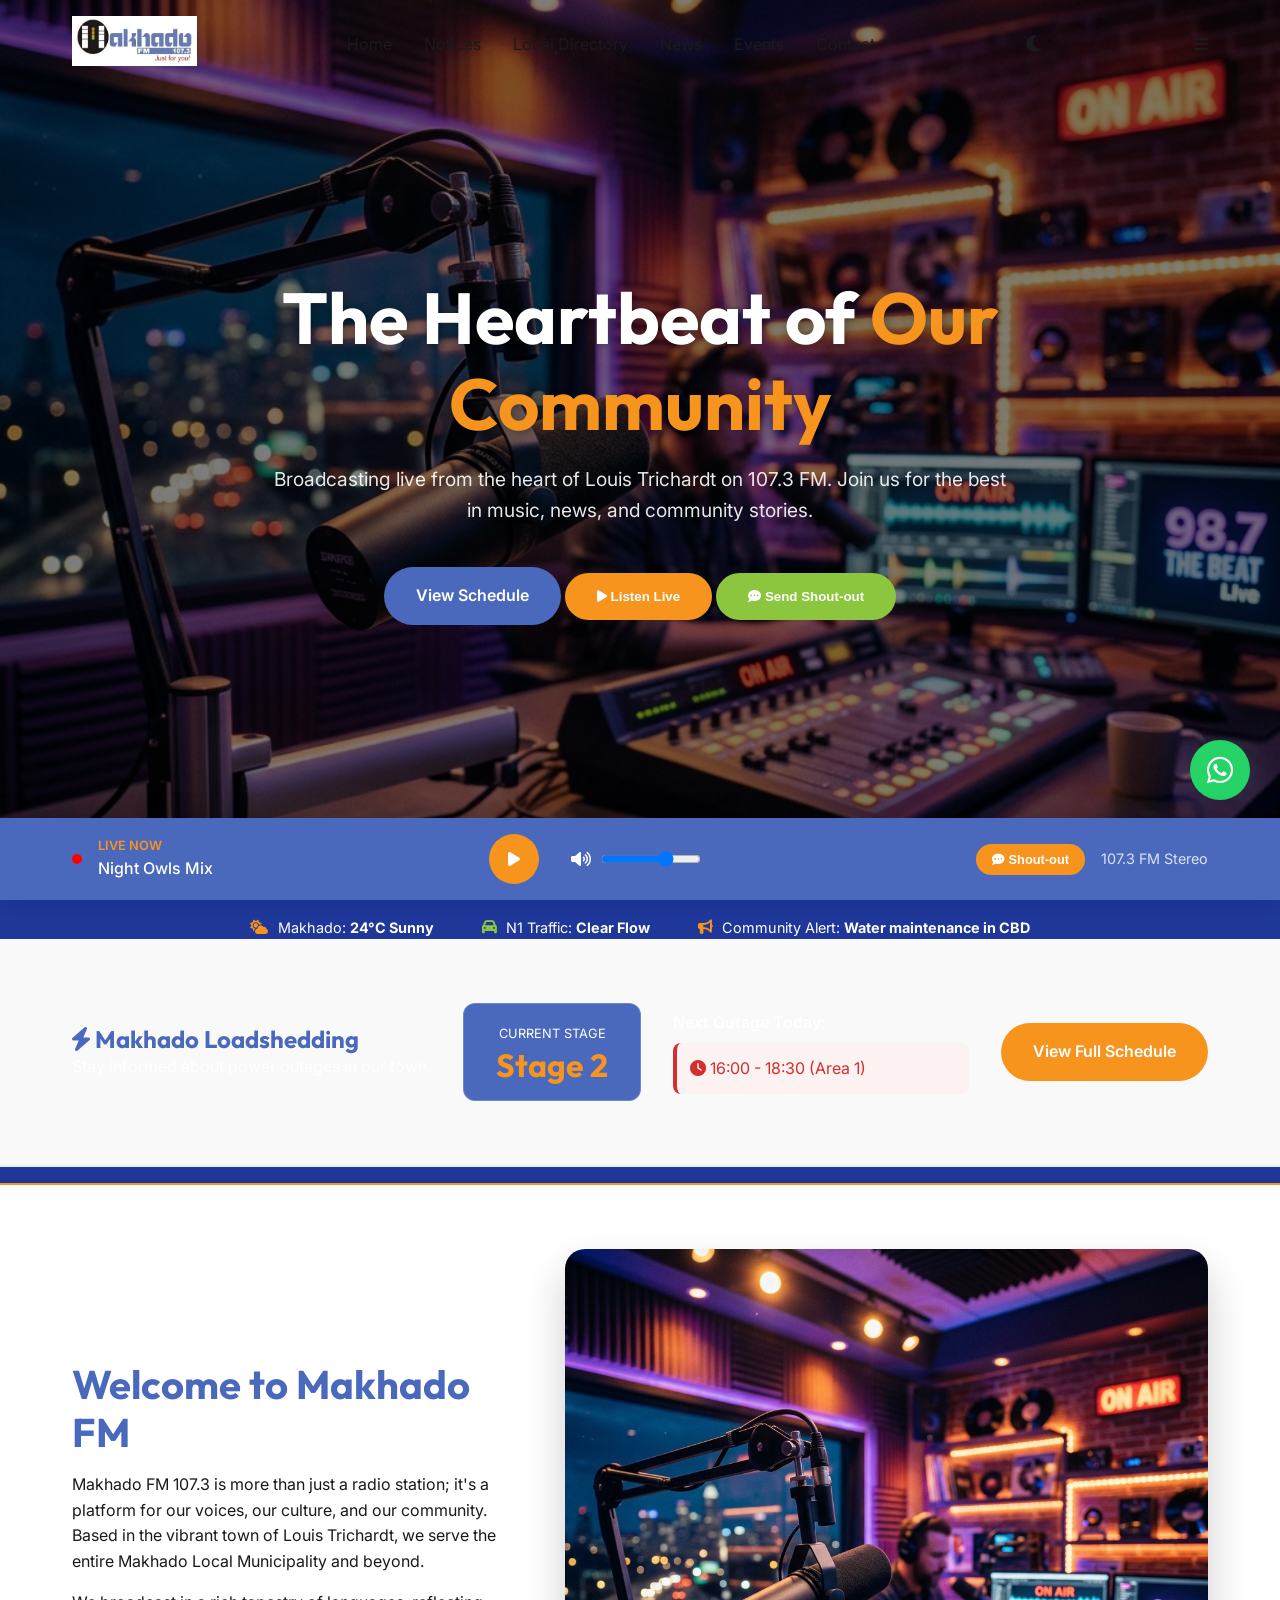
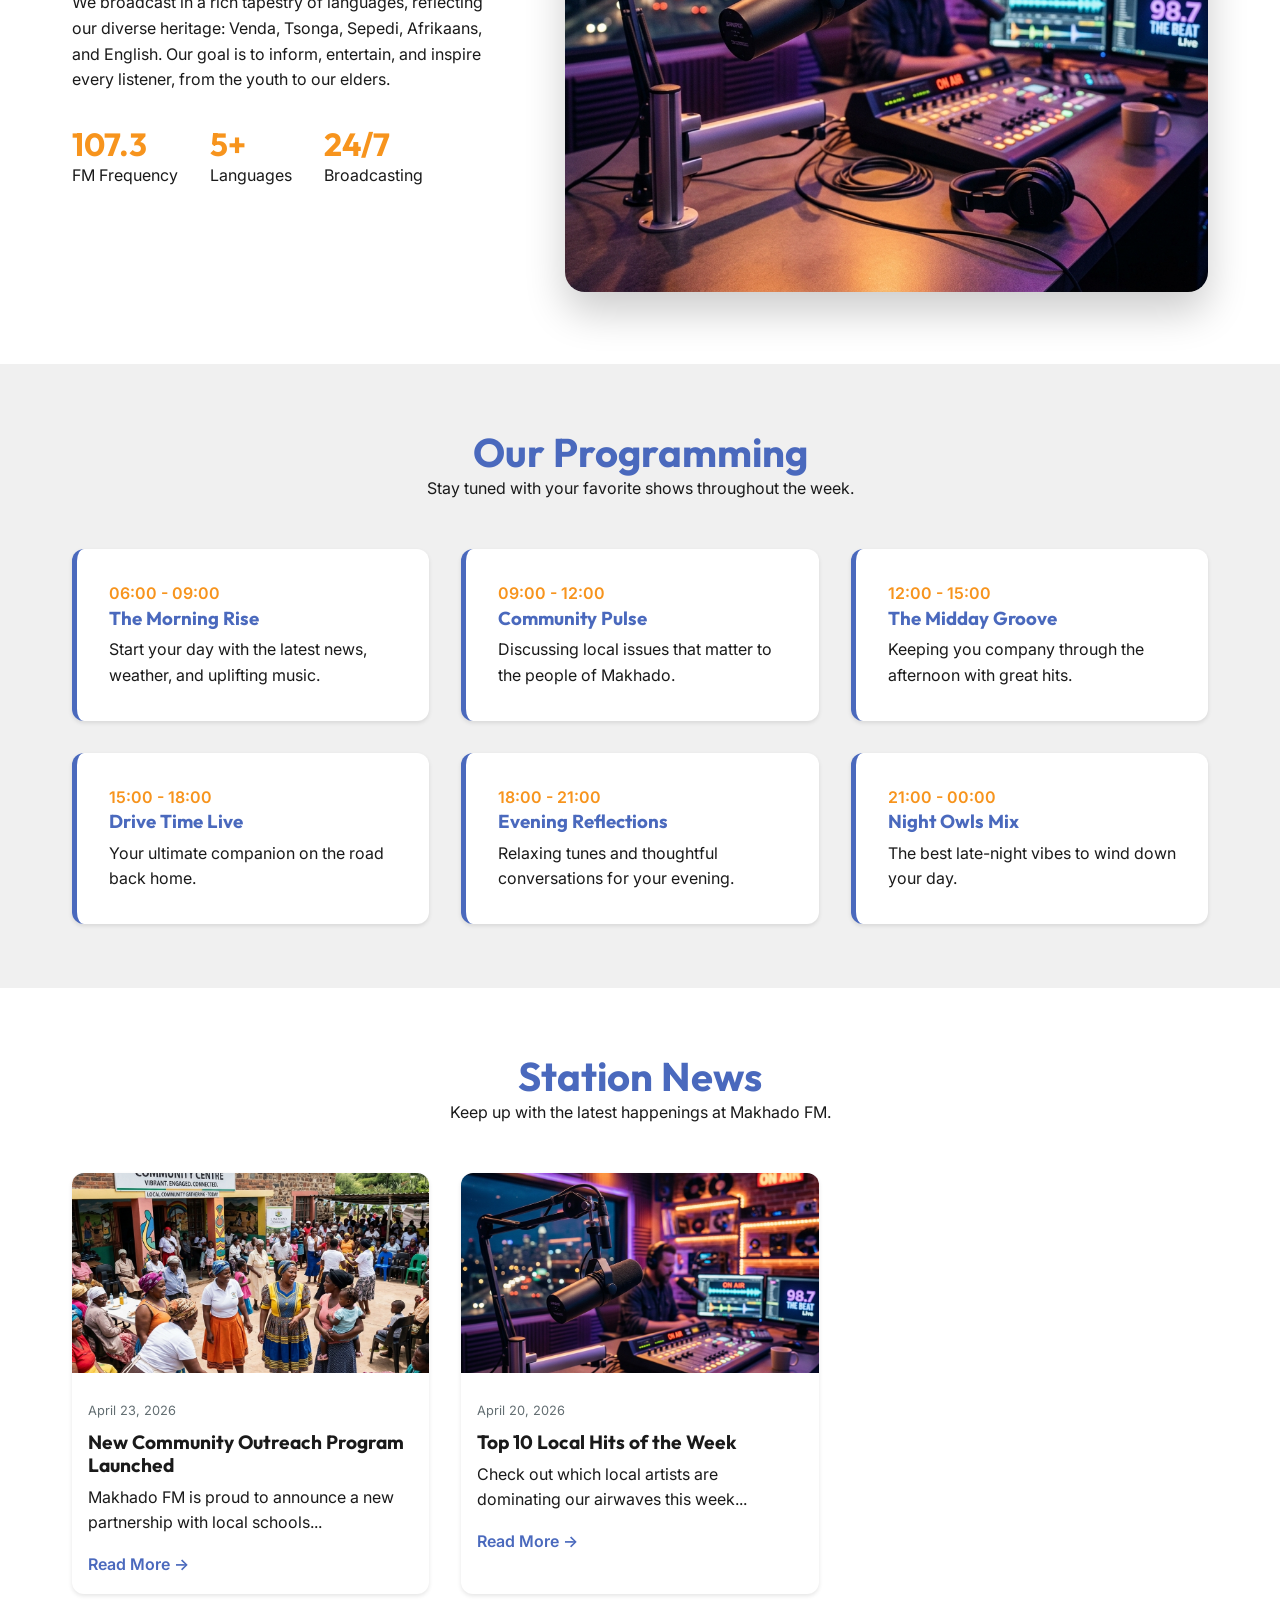
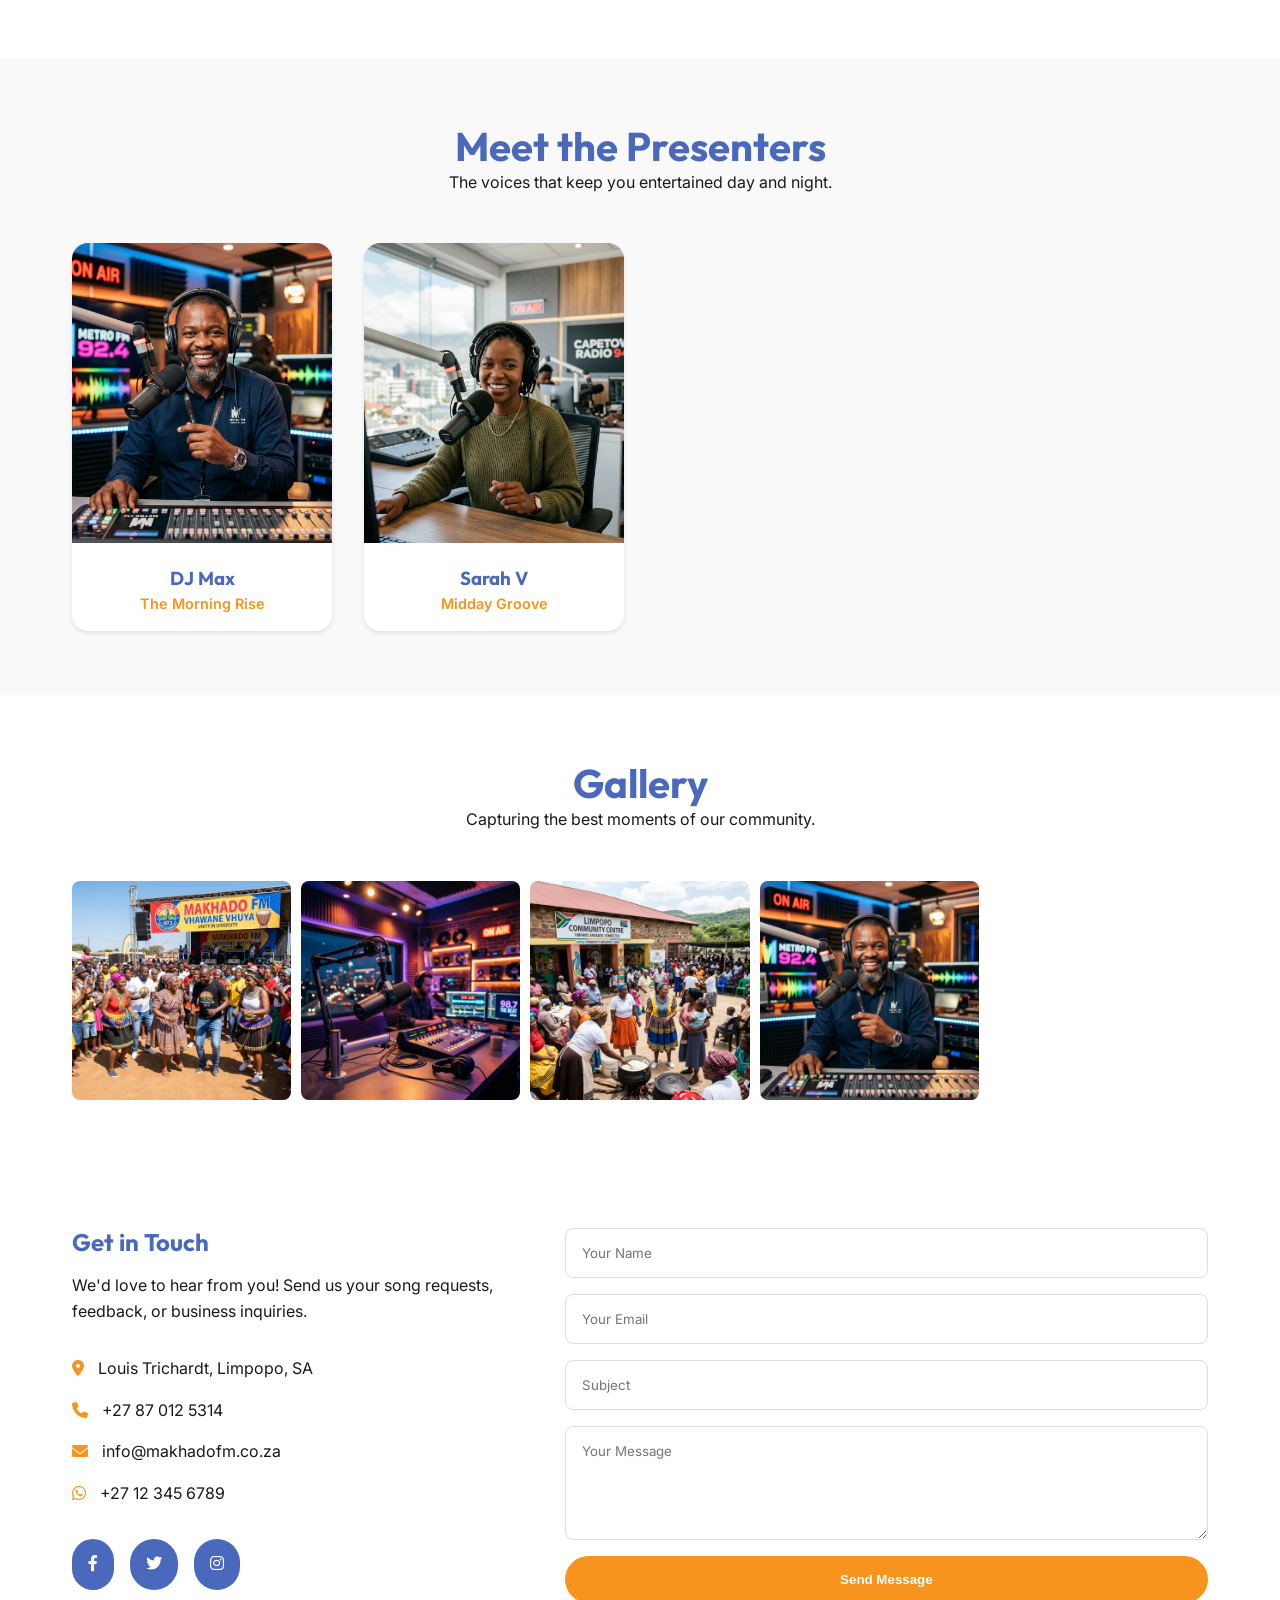
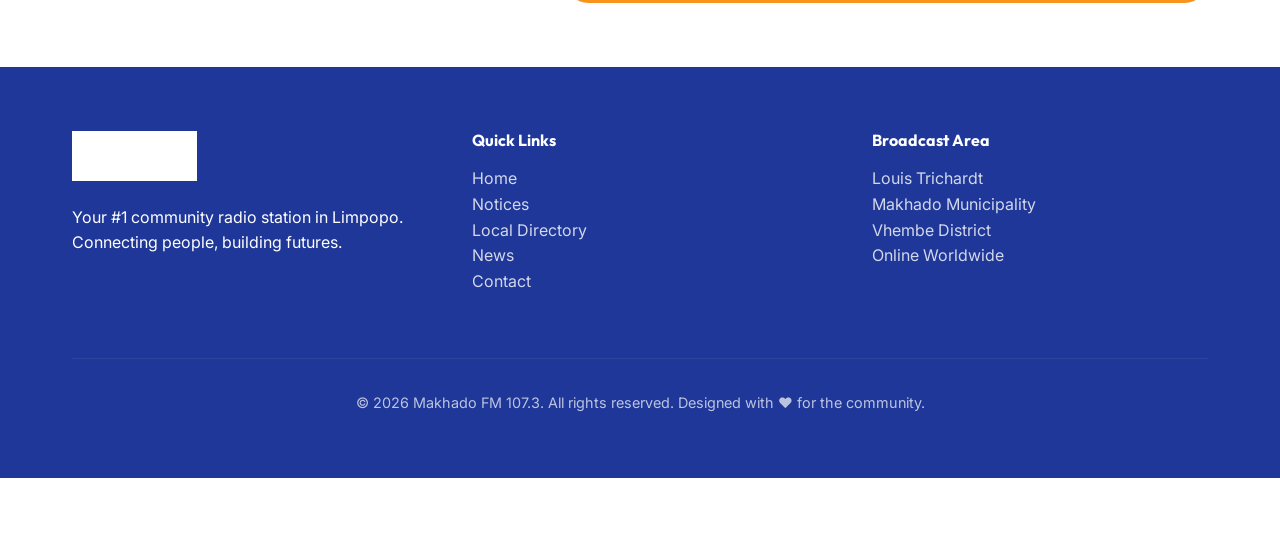
==== index.html @ f2c8e2b4 "Community First Update: Added Loadshedding Tracker, Digital Kgotla (Notices), and Local Business Dir" ====
<!DOCTYPE html>
<html lang="en">
<head>
    <meta charset="UTF-8">
    <meta name="viewport" content="width=device-width, initial-scale=1.0">
    <title>Makhado FM 107.3 | The Heartbeat of our Community</title>
    <meta name="description" content="Makhado FM 107.3 is a community radio station in Louis Trichardt, Limpopo, broadcasting in Venda, Tsonga, Sepedi, Afrikaans, and English.">
    
    <!-- Social Media Meta Tags -->
    <meta property="og:title" content="Makhado FM 107.3 | The Heartbeat of our Community">
    <meta property="og:description" content="Listen live to the best music, news, and community stories from Louis Trichardt, Limpopo.">
    <meta property="og:image" content="assets/logo.jpg">
    <meta property="og:url" content="https://makhadofm.co.za">
    <meta name="twitter:card" content="summary_large_image">

    <link rel="icon" type="image/jpeg" href="assets/favicon.jpg">
    <link rel="stylesheet" href="style.css">
    <!-- Font Awesome for icons -->
    <link rel="stylesheet" href="https://cdnjs.cloudflare.com/ajax/libs/font-awesome/6.0.0/css/all.min.css">
</head>
<body>

    <header id="header">
        <div class="container nav-container">
            <nav>
                <div class="logo">
                    <a href="#"><img src="assets/logo.jpg" alt="Makhado FM Logo"></a>
                </div>
                <ul class="nav-links">
                    <li><a href="index.html">Home</a></li>
                    <li><a href="notices.html">Notices</a></li>
                    <li><a href="directory.html">Local Directory</a></li>
                    <li><a href="news.html">News</a></li>
                    <li><a href="events.html">Events</a></li>
                    <li><a href="contact.html">Contact</a></li>
                </ul>
                <div class="theme-toggle" id="theme-toggle">
                    <i class="fas fa-moon"></i>
                </div>
                <div class="mobile-menu-btn">
                    <i class="fas fa-bars"></i>
                </div>
            </nav>
        </div>
    </header>

    <main>
        <!-- Hero Section -->
        <section id="home" class="hero">
            <div class="container hero-content">
                <h1>The Heartbeat of <span style="color: var(--secondary);">Our Community</span></h1>
                <p>Broadcasting live from the heart of Louis Trichardt on 107.3 FM. Join us for the best in music, news, and community stories.</p>
                <div class="hero-btns">
                    <a href="#schedule" class="btn btn-primary">View Schedule</a>
                    <button class="btn btn-secondary" onclick="togglePlayer()"><i class="fas fa-play"></i> Listen Live</button>
                    <button class="btn btn-primary" onclick="sendShoutout()" style="background: var(--accent); margin-top: 1rem;"><i class="fas fa-comment-dots"></i> Send Shout-out</button>
                </div>
            </div>
        </section>

        <!-- Local Updates Bar -->
        <div style="background: var(--primary-dark); color: white; padding: 1rem 0; border-bottom: 2px solid var(--secondary);">
            <div class="container" style="display: flex; justify-content: center; gap: 3rem; flex-wrap: wrap; font-size: 0.9rem;">
                <div style="display: flex; align-items: center; gap: 10px;">
                    <i class="fas fa-cloud-sun" style="color: var(--secondary);"></i>
                    <span>Makhado: <strong>24°C Sunny</strong></span>
                </div>
                <div style="display: flex; align-items: center; gap: 10px;">
                    <i class="fas fa-car" style="color: var(--accent);"></i>
                    <span>N1 Traffic: <strong>Clear Flow</strong></span>
                </div>
                <div style="display: flex; align-items: center; gap: 10px;">
                    <i class="fas fa-bullhorn" style="color: var(--secondary);"></i>
                    <span>Community Alert: <strong>Water maintenance in CBD</strong></span>
                </div>
            </div>

        <!-- Loadshedding Tracker -->
        <section class="section" style="background: var(--bg-card); border-bottom: 2px solid #eee;">
            <div class="container">
                <div style="display: flex; align-items: center; justify-content: space-between; flex-wrap: wrap; gap: var(--space-md);">
                    <div>
                        <h2 style="color: var(--primary);"><i class="fas fa-bolt"></i> Makhado Loadshedding</h2>
                        <p>Stay informed about power outages in our town.</p>
                    </div>
                    <div class="glass-card" style="padding: 1rem 2rem; background: var(--primary); color: white; text-align: center; border-radius: 12px;">
                        <span style="font-size: 0.8rem; text-transform: uppercase;">Current Stage</span>
                        <h3 style="font-size: 2rem; color: var(--secondary);">Stage 2</h3>
                    </div>
                    <div style="flex: 1; min-width: 250px;">
                        <p style="font-weight: 600; margin-bottom: 0.5rem;">Next Outage Today:</p>
                        <div style="background: #fdf2f2; color: #d32f2f; padding: 0.8rem; border-radius: 8px; border-left: 4px solid #d32f2f;">
                            <i class="fas fa-clock"></i> 16:00 - 18:30 (Area 1)
                        </div>
                    </div>
                    <a href="#" class="btn btn-primary" style="background: var(--secondary);">View Full Schedule</a>
                </div>
            </div>
        </section>
        </div>

        <!-- About Section -->
        <section id="about" class="section">
            <div class="container">
                <div class="contact-container" style="align-items: center;">
                    <div class="about-text">
                        <h2 style="color: var(--primary); font-size: 2.5rem; margin-bottom: 1rem;">Welcome to Makhado FM</h2>
                        <p>Makhado FM 107.3 is more than just a radio station; it's a platform for our voices, our culture, and our community. Based in the vibrant town of Louis Trichardt, we serve the entire Makhado Local Municipality and beyond.</p>
                        <p style="margin-top: 1rem;">We broadcast in a rich tapestry of languages, reflecting our diverse heritage: Venda, Tsonga, Sepedi, Afrikaans, and English. Our goal is to inform, entertain, and inspire every listener, from the youth to our elders.</p>
                        <div style="margin-top: 2rem; display: flex; gap: 2rem;">
                            <div class="stat">
                                <h3 style="color: var(--secondary); font-size: 2rem;">107.3</h3>
                                <p>FM Frequency</p>
                            </div>
                            <div class="stat">
                                <h3 style="color: var(--secondary); font-size: 2rem;">5+</h3>
                                <p>Languages</p>
                            </div>
                            <div class="stat">
                                <h3 style="color: var(--secondary); font-size: 2rem;">24/7</h3>
                                <p>Broadcasting</p>
                            </div>
                        </div>
                    </div>
                    <div class="about-img">
                        <img src="assets/hero-bg.png" alt="Radio Studio" style="width: 100%; border-radius: 20px; box-shadow: var(--shadow-lg);">
                    </div>
                </div>
            </div>
        </section>

        <!-- Programming Schedule -->
        <section id="schedule" class="section" style="background: #f0f0f0;">
            <div class="container">
                <div style="text-align: center; margin-bottom: 3rem;">
                    <h2 style="color: var(--primary); font-size: 2.5rem;">Our Programming</h2>
                    <p>Stay tuned with your favorite shows throughout the week.</p>
                </div>
                <div class="schedule-grid">
                    <div class="schedule-card">
                        <span class="time">06:00 - 09:00</span>
                        <h3>The Morning Rise</h3>
                        <p>Start your day with the latest news, weather, and uplifting music.</p>
                    </div>
                    <div class="schedule-card">
                        <span class="time">09:00 - 12:00</span>
                        <h3>Community Pulse</h3>
                        <p>Discussing local issues that matter to the people of Makhado.</p>
                    </div>
                    <div class="schedule-card">
                        <span class="time">12:00 - 15:00</span>
                        <h3>The Midday Groove</h3>
                        <p>Keeping you company through the afternoon with great hits.</p>
                    </div>
                    <div class="schedule-card">
                        <span class="time">15:00 - 18:00</span>
                        <h3>Drive Time Live</h3>
                        <p>Your ultimate companion on the road back home.</p>
                    </div>
                    <div class="schedule-card">
                        <span class="time">18:00 - 21:00</span>
                        <h3>Evening Reflections</h3>
                        <p>Relaxing tunes and thoughtful conversations for your evening.</p>
                    </div>
                    <div class="schedule-card">
                        <span class="time">21:00 - 00:00</span>
                        <h3>Night Owls Mix</h3>
                        <p>The best late-night vibes to wind down your day.</p>
                    </div>
                </div>
            </div>
        </section>

        <!-- News Section -->
        <section id="news" class="section">
            <div class="container">
                <div style="text-align: center; margin-bottom: 3rem;">
                    <h2 style="color: var(--primary); font-size: 2.5rem;">Station News</h2>
                    <p>Keep up with the latest happenings at Makhado FM.</p>
                </div>
                <div class="news-grid">
                    <div class="news-card">
                        <img src="assets/news1.png" alt="News" class="news-img">
                        <div class="news-content">
                            <span class="date">April 23, 2026</span>
                            <h3>New Community Outreach Program Launched</h3>
                            <p>Makhado FM is proud to announce a new partnership with local schools...</p>
                            <a href="#" style="color: var(--primary); font-weight: 600; margin-top: 1rem; display: block;">Read More →</a>
                        </div>
                    </div>
                    <div class="news-card">
                        <img src="assets/hero-bg.png" alt="News" class="news-img">
                        <div class="news-content">
                            <span class="date">April 20, 2026</span>
                            <h3>Top 10 Local Hits of the Week</h3>
                            <p>Check out which local artists are dominating our airwaves this week...</p>
                            <a href="#" style="color: var(--primary); font-weight: 600; margin-top: 1rem; display: block;">Read More →</a>
                        </div>
                    </div>
                </div>
            </div>
        </section>

        <!-- Presenters Section -->
        <section id="djs" class="section" style="background: var(--bg-card);">
            <div class="container">
                <div style="text-align: center; margin-bottom: 3rem;">
                    <h2 style="color: var(--primary); font-size: 2.5rem;">Meet the Presenters</h2>
                    <p>The voices that keep you entertained day and night.</p>
                </div>
                <div class="dj-grid">
                    <div class="dj-card">
                        <img src="assets/dj1.png" alt="DJ" class="dj-img">
                        <div class="dj-info">
                            <h3>DJ Max</h3>
                            <p>The Morning Rise</p>
                        </div>
                    </div>
                    <div class="dj-card">
                        <img src="assets/dj2.png" alt="DJ" class="dj-img">
                        <div class="dj-info">
                            <h3>Sarah V</h3>
                            <p>Midday Groove</p>
                        </div>
                    </div>
                </div>
            </div>
        </section>

        <!-- Gallery Section -->
        <section id="gallery" class="section">
            <div class="container">
                <div style="text-align: center; margin-bottom: 3rem;">
                    <h2 style="color: var(--primary); font-size: 2.5rem;">Gallery</h2>
                    <p>Capturing the best moments of our community.</p>
                </div>
                <div class="gallery-grid">
                    <div class="gallery-item"><img src="assets/gallery1.png" alt="Event"></div>
                    <div class="gallery-item"><img src="assets/hero-bg.png" alt="Studio"></div>
                    <div class="gallery-item"><img src="assets/news1.png" alt="News"></div>
                    <div class="gallery-item"><img src="assets/dj1.png" alt="Presenter"></div>
                </div>
            </div>
        </section>

        <!-- Contact Section -->
        <section id="contact" class="section">
            <div class="container">
                <div class="contact-container">
                    <div class="contact-info">
                        <h2 style="color: var(--primary);">Get in Touch</h2>
                        <p>We'd love to hear from you! Send us your song requests, feedback, or business inquiries.</p>
                        <ul style="margin-top: 2rem; display: flex; flex-direction: column; gap: 1rem;">
                            <li><i class="fas fa-map-marker-alt" style="color: var(--secondary); margin-right: 10px;"></i> Louis Trichardt, Limpopo, SA</li>
                            <li><i class="fas fa-phone" style="color: var(--secondary); margin-right: 10px;"></i> +27 87 012 5314</li>
                            <li><i class="fas fa-envelope" style="color: var(--secondary); margin-right: 10px;"></i> info@makhadofm.co.za</li>
                            <li><i class="fab fa-whatsapp" style="color: var(--secondary); margin-right: 10px;"></i> +27 12 345 6789</li>
                        </ul>
                        <div style="margin-top: 2rem; display: flex; gap: 1rem;">
                            <a href="#" class="btn btn-primary" style="padding: 0.8rem 1rem;"><i class="fab fa-facebook-f"></i></a>
                            <a href="#" class="btn btn-primary" style="padding: 0.8rem 1rem;"><i class="fab fa-twitter"></i></a>
                            <a href="#" class="btn btn-primary" style="padding: 0.8rem 1rem;"><i class="fab fa-instagram"></i></a>
                        </div>
                    </div>
                    <div class="contact-form">
                        <form id="contactForm">
                            <input type="text" placeholder="Your Name" required>
                            <input type="email" placeholder="Your Email" required>
                            <input type="text" placeholder="Subject">
                            <textarea rows="5" placeholder="Your Message" required></textarea>
                            <button type="submit" class="btn btn-secondary">Send Message</button>
                        </form>
                    </div>
                </div>
            </div>
        </section>
    </main>

    <footer>
        <div class="container">
            <div class="footer-grid">
                <div>
                    <img src="assets/logo.jpg" alt="Makhado FM" style="height: 50px; margin-bottom: 1rem; filter: brightness(0) invert(1);">
                    <p>Your #1 community radio station in Limpopo. Connecting people, building futures.</p>
                </div>
                <div>
                    <h4>Quick Links</h4>
                    <ul style="margin-top: 1rem; opacity: 0.8;">
                        <li><a href="index.html">Home</a></li>
                        <li><a href="notices.html">Notices</a></li>
                        <li><a href="directory.html">Local Directory</a></li>
                        <li><a href="news.html">News</a></li>
                        <li><a href="contact.html">Contact</a></li>
                    </ul>
                </div>
                <div>
                    <h4>Broadcast Area</h4>
                    <ul style="margin-top: 1rem; opacity: 0.8;">
                        <li>Louis Trichardt</li>
                        <li>Makhado Municipality</li>
                        <li>Vhembe District</li>
                        <li>Online Worldwide</li>
                    </ul>
                </div>
            </div>
            <div class="footer-bottom">
                <p>&copy; 2026 Makhado FM 107.3. All rights reserved. Designed with ❤️ for the community.</p>
            </div>
        </div>
    </footer>

    <!-- Sticky Player -->
    <div class="sticky-player">
        <div class="container player-container">
            <div class="now-playing">
                <div class="live-indicator"></div>
                <div>
                    <p style="font-size: 0.8rem; font-weight: 600; text-transform: uppercase; color: var(--secondary);">Live Now</p>
                    <p id="current-show" style="font-weight: 500;">Community Pulse</p>
                </div>
            </div>
            <div class="controls">
                <div class="play-btn" id="master-play" onclick="togglePlayer()">
                    <i class="fas fa-play" id="play-icon"></i>
                </div>
                <div class="volume-control" style="display: flex; align-items: center; gap: 10px;">
                    <i class="fas fa-volume-up"></i>
                    <input type="range" min="0" max="100" value="80" style="width: 100px; cursor: pointer;">
                </div>
            </div>
            <div class="listen-options" style="display: flex; align-items: center; gap: 1rem;">
                <button class="btn btn-secondary" onclick="sendShoutout()" style="padding: 0.5rem 1rem; font-size: 0.8rem;"><i class="fas fa-comment-dots"></i> Shout-out</button>
                <span style="font-size: 0.9rem; opacity: 0.8;">107.3 FM Stereo</span>
            </div>
        </div>
    </div>

    <!-- Audio Element (Placeholder Stream) -->
    <audio id="radio-stream" src="https://stream.zeno.fm/f97b6v4b4n0uv"></audio>

    <a href="https://wa.me/27123456789" class="whatsapp-float" target="_blank">
        <i class="fab fa-whatsapp"></i>
    </a>

    <script src="script.js"></script>
</body>
</html>
---- style.css ----
/* Makhado FM Design System */
@import url('https://fonts.googleapis.com/css2?family=Inter:wght@400;500;600&family=Outfit:wght@600;700;800&display=swap');

:root {
    /* Colors - Brand Aligned */
    --primary: #4a69bd; /* Logo Blue */
    --primary-light: #6a89cc;
    --primary-dark: #1e3799;
    --secondary: #f7941d; /* Logo Orange Accent */
    --secondary-light: #ffb142;
    --secondary-dark: #e67e22;
    --accent: #8cc63f; /* Logo Green Accent */
    --text-main: #1a1a1a;
    --text-muted: #636e72;
    --text-light: #ffffff;
    --bg-main: #ffffff;
    --bg-card: #f9f9f9;
    --glass: rgba(255, 255, 255, 0.1);
    --glass-border: rgba(255, 255, 255, 0.2);

    /* Spacing */
    --space-xs: 0.5rem;
    --space-sm: 1rem;
    --space-md: 2rem;
    --space-lg: 4rem;
    --space-xl: 8rem;

    /* Shadows */
    --shadow-sm: 0 2px 4px rgba(0,0,0,0.1);
    --shadow-md: 0 10px 20px rgba(0,0,0,0.1);
    --shadow-lg: 0 20px 40px rgba(0,0,0,0.2);

    /* Transitions */
    --transition-fast: 0.2s ease;
    --transition-slow: 0.5s cubic-bezier(0.4, 0, 0.2, 1);
}

body.dark-mode {
    --bg-main: #121212;
    --bg-card: #1e1e1e;
    --text-main: #f5f5f5;
    --text-muted: #b0b0b0;
    --glass: rgba(0, 0, 0, 0.3);
    --glass-border: rgba(255, 255, 255, 0.1);
}

* {
    margin: 0;
    padding: 0;
    box-sizing: border-box;
}

body {
    font-family: 'Inter', sans-serif;
    color: var(--text-main);
    background-color: var(--bg-main);
    line-height: 1.6;
    overflow-x: hidden;
}

h1, h2, h3, h4 {
    font-family: 'Outfit', sans-serif;
    font-weight: 700;
    line-height: 1.2;
}

a {
    text-decoration: none;
    color: inherit;
    transition: var(--transition-fast);
}

ul {
    list-style: none;
}

/* Layout Utilities */
.container {
    max-width: 1200px;
    margin: 0 auto;
    padding: 0 var(--space-md);
}

.section {
    padding: var(--space-lg) 0;
}

/* Glassmorphism */
.glass-card {
    background: var(--glass);
    backdrop-filter: blur(10px);
    -webkit-backdrop-filter: blur(10px);
    border: 1px solid var(--glass-border);
    border-radius: 16px;
}

/* Buttons */
.btn {
    display: inline-block;
    padding: 1rem 2rem;
    border-radius: 50px;
    font-weight: 600;
    cursor: pointer;
    border: none;
    transition: var(--transition-slow);
    text-align: center;
}

.btn-primary {
    background: var(--primary);
    color: white;
}

.btn-primary:hover {
    background: var(--primary-light);
    transform: translateY(-3px);
    box-shadow: var(--shadow-md);
}

.btn-secondary {
    background: var(--secondary);
    color: white;
}

.btn-secondary:hover {
    background: var(--secondary-light);
    transform: translateY(-3px);
    box-shadow: var(--shadow-md);
}

/* Header & Nav */
header {
    position: fixed;
    top: 0;
    left: 0;
    right: 0;
    z-index: 1000;
    padding: var(--space-sm) 0;
    transition: var(--transition-slow);
}

header.scrolled {
    background: rgba(255, 255, 255, 0.9);
    backdrop-filter: blur(10px);
    box-shadow: var(--shadow-sm);
    padding: 0.5rem 0;
}

nav {
    display: flex;
    justify-content: space-between;
    align-items: center;
}

.logo img {
    height: 50px;
}

.nav-links {
    display: flex;
    gap: var(--space-md);
}

.nav-links a:hover {
    color: var(--primary);
}

.theme-toggle {
    cursor: pointer;
    font-size: 1.2rem;
    color: var(--text-main);
    transition: var(--transition-fast);
}

.theme-toggle:hover {
    color: var(--primary);
}

body.dark-mode header.scrolled {
    background: rgba(18, 18, 18, 0.9);
}

body.dark-mode .schedule-card, 
body.dark-mode .news-card, 
body.dark-mode .dj-card {
    background: var(--bg-card);
    border-color: var(--primary);
}
.hero {
    height: 100vh;
    background: linear-gradient(rgba(0,0,0,0.5), rgba(0,0,0,0.5)), url('assets/hero-bg.png');
    background-size: cover;
    background-position: center;
    display: flex;
    align-items: center;
    color: white;
    text-align: center;
}

.hero-content {
    max-width: 800px;
    margin: 0 auto;
}

.hero h1 {
    font-size: clamp(2.5rem, 8vw, 4.5rem);
    margin-bottom: var(--space-sm);
    text-shadow: 2px 2px 10px rgba(0,0,0,0.3);
}

.hero p {
    font-size: 1.2rem;
    margin-bottom: var(--space-md);
    opacity: 0.9;
}

/* Player */
.sticky-player {
    position: fixed;
    bottom: 0;
    left: 0;
    right: 0;
    background: var(--primary);
    color: white;
    padding: 1rem 0;
    z-index: 1000;
    box-shadow: 0 -5px 20px rgba(0,0,0,0.2);
}

.player-container {
    display: flex;
    align-items: center;
    justify-content: space-between;
}

.now-playing {
    display: flex;
    align-items: center;
    gap: var(--space-sm);
}

.now-playing .live-indicator {
    width: 10px;
    height: 10px;
    background: #ff0000;
    border-radius: 50%;
    animation: blink 1s infinite;
}

@keyframes blink {
    0% { opacity: 1; }
    50% { opacity: 0.3; }
    100% { opacity: 1; }
}

.controls {
    display: flex;
    align-items: center;
    gap: var(--space-md);
}

.play-btn {
    width: 50px;
    height: 50px;
    background: var(--secondary);
    border-radius: 50%;
    display: flex;
    align-items: center;
    justify-content: center;
    cursor: pointer;
    transition: var(--transition-fast);
}

.play-btn:hover {
    transform: scale(1.1);
}

/* Schedule Section */
.schedule-grid {
    display: grid;
    grid-template-columns: repeat(auto-fill, minmax(280px, 1fr));
    gap: var(--space-md);
    margin-top: var(--space-md);
}

.schedule-card {
    background: white;
    padding: var(--space-md);
    border-radius: 12px;
    box-shadow: var(--shadow-sm);
    transition: var(--transition-slow);
    border-left: 5px solid var(--primary);
}

.schedule-card:hover {
    transform: translateY(-10px);
    box-shadow: var(--shadow-md);
}

.schedule-card h3 {
    color: var(--primary);
    margin-bottom: 0.5rem;
}

.schedule-card .time {
    font-weight: 600;
    color: var(--secondary);
}

/* Contact Form */
.contact-container {
    display: grid;
    grid-template-columns: 1fr 1.5fr;
    gap: var(--space-lg);
}

.contact-info h2 {
    margin-bottom: var(--space-sm);
}

form {
    display: flex;
    flex-direction: column;
    gap: var(--space-sm);
}

input, textarea {
    padding: 1rem;
    border: 1px solid #ddd;
    border-radius: 8px;
    font-family: inherit;
}

input:focus, textarea:focus {
    outline: none;
    border-color: var(--primary);
}

/* Footer */
footer {
    background: var(--primary-dark);
    color: white;
    padding: var(--space-lg) 0;
    margin-bottom: 80px; /* Space for sticky player */
}

.footer-grid {
    display: grid;
    grid-template-columns: repeat(auto-fit, minmax(200px, 1fr));
    gap: var(--space-lg);
}

.footer-bottom {
    margin-top: var(--space-lg);
    padding-top: var(--space-md);
    border-top: 1px solid rgba(255,255,255,0.1);
    text-align: center;
    font-size: 0.9rem;
    opacity: 0.7;
}

/* DJ / Presenters Section */
.dj-grid {
    display: grid;
    grid-template-columns: repeat(auto-fill, minmax(250px, 1fr));
    gap: var(--space-md);
    margin-top: var(--space-md);
}

.dj-card {
    background: white;
    border-radius: 16px;
    overflow: hidden;
    box-shadow: var(--shadow-sm);
    transition: var(--transition-slow);
    text-align: center;
}

.dj-card:hover {
    transform: translateY(-10px);
    box-shadow: var(--shadow-lg);
}

.dj-img {
    height: 300px;
    width: 100%;
    object-fit: cover;
}

.dj-info {
    padding: var(--space-sm);
}

.dj-info h3 {
    color: var(--primary);
    margin-bottom: 0.2rem;
}

.dj-info p {
    color: var(--secondary);
    font-weight: 600;
    font-size: 0.9rem;
}

/* News Section */
.news-grid {
    display: grid;
    grid-template-columns: repeat(auto-fill, minmax(300px, 1fr));
    gap: var(--space-md);
}

.news-card {
    background: white;
    border-radius: 12px;
    overflow: hidden;
    box-shadow: var(--shadow-sm);
}

.news-img {
    height: 200px;
    width: 100%;
    object-fit: cover;
}

.news-content {
    padding: var(--space-sm);
}

.news-content .date {
    font-size: 0.8rem;
    color: var(--text-muted);
}

.news-content h3 {
    margin: 0.5rem 0;
    font-size: 1.2rem;
}

/* Gallery */
.gallery-grid {
    display: grid;
    grid-template-columns: repeat(auto-fill, minmax(200px, 1fr));
    gap: 10px;
}

.gallery-item {
    aspect-ratio: 1;
    overflow: hidden;
    border-radius: 8px;
}

.gallery-item img {
    width: 100%;
    height: 100%;
    object-fit: cover;
    transition: var(--transition-slow);
}

.gallery-item:hover img {
    transform: scale(1.1);
}

/* WhatsApp Button */
.whatsapp-float {
    position: fixed;
    bottom: 100px;
    right: 30px;
    width: 60px;
    height: 60px;
    background: #25d366;
    color: white;
    border-radius: 50%;
    display: flex;
    align-items: center;
    justify-content: center;
    font-size: 30px;
    box-shadow: var(--shadow-lg);
    z-index: 999;
    transition: var(--transition-fast);
}

.whatsapp-float:hover {
    transform: scale(1.1) rotate(10deg);
}

/* Responsive */
@media (max-width: 768px) {
    .nav-links {
        display: none;
    }
    
    .contact-container {
        grid-template-columns: 1fr;
    }
    
    .hero h1 {
        font-size: 3rem;
    }
}
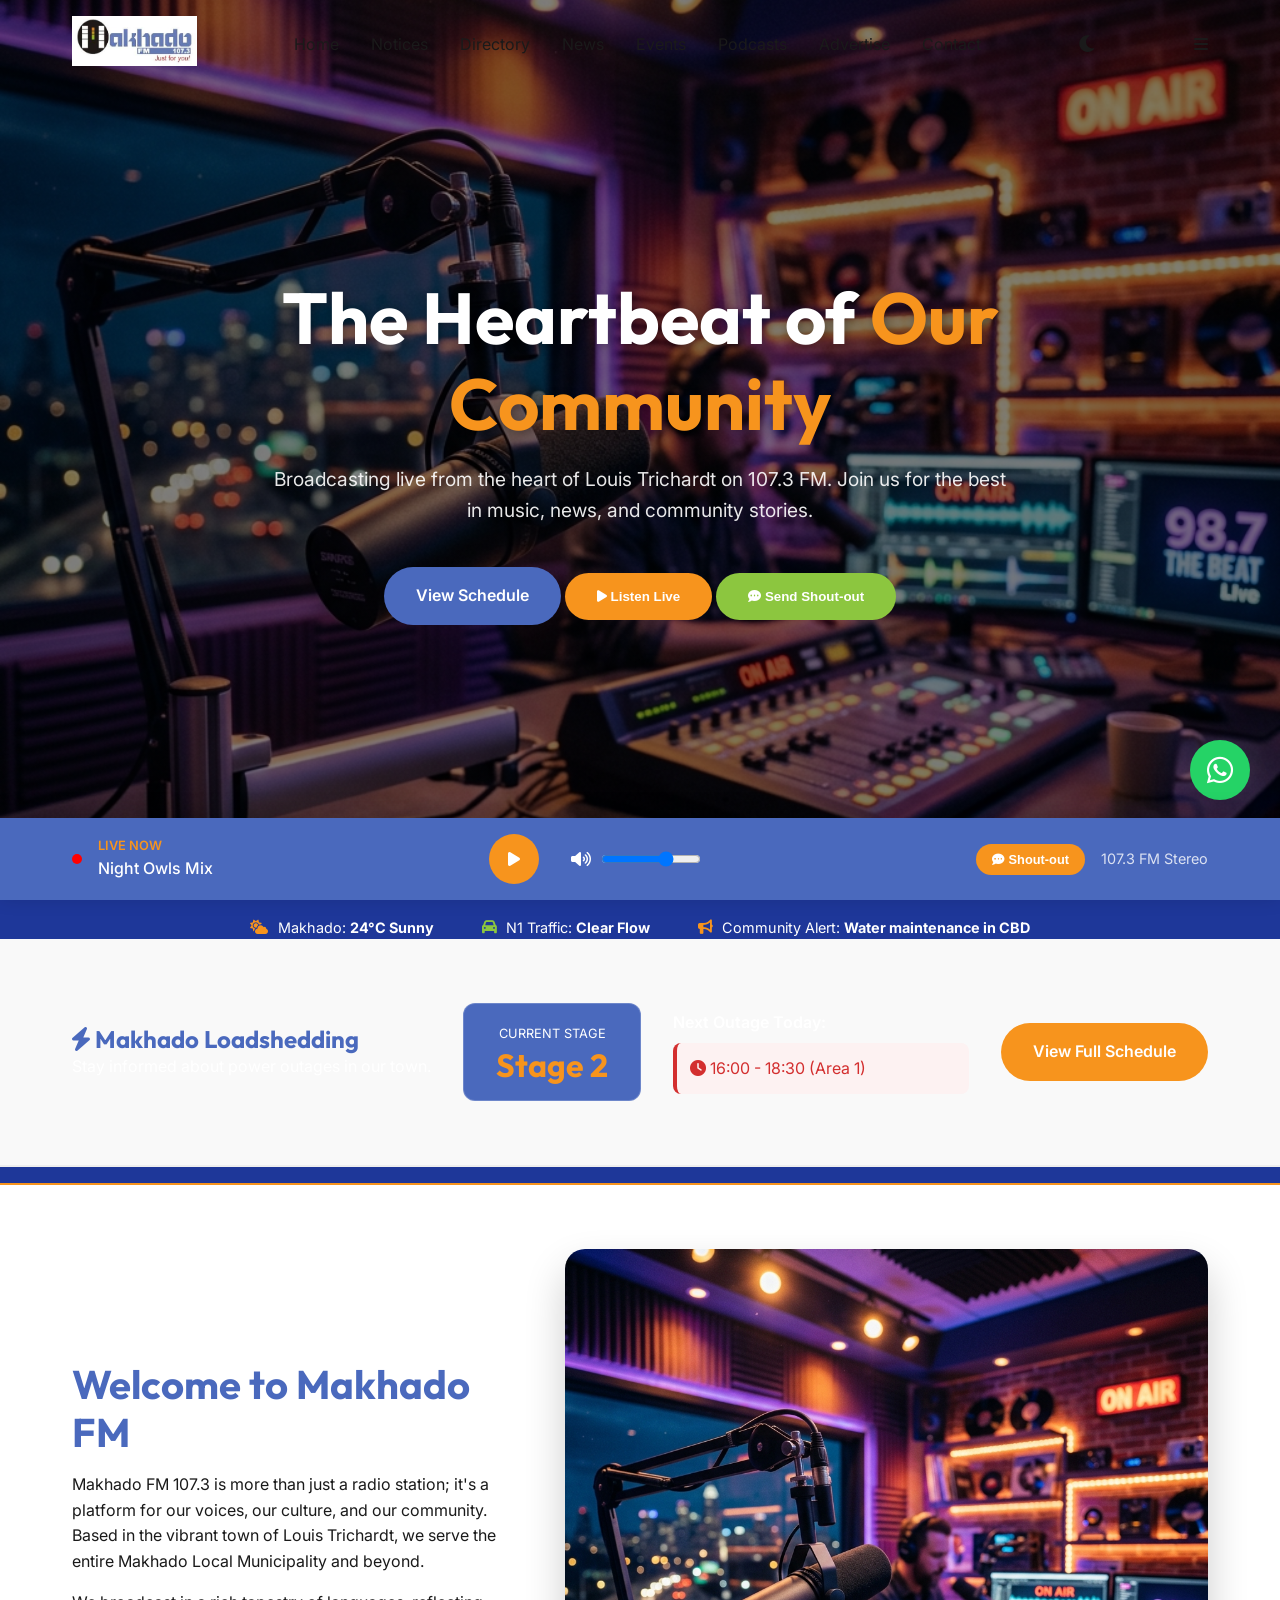
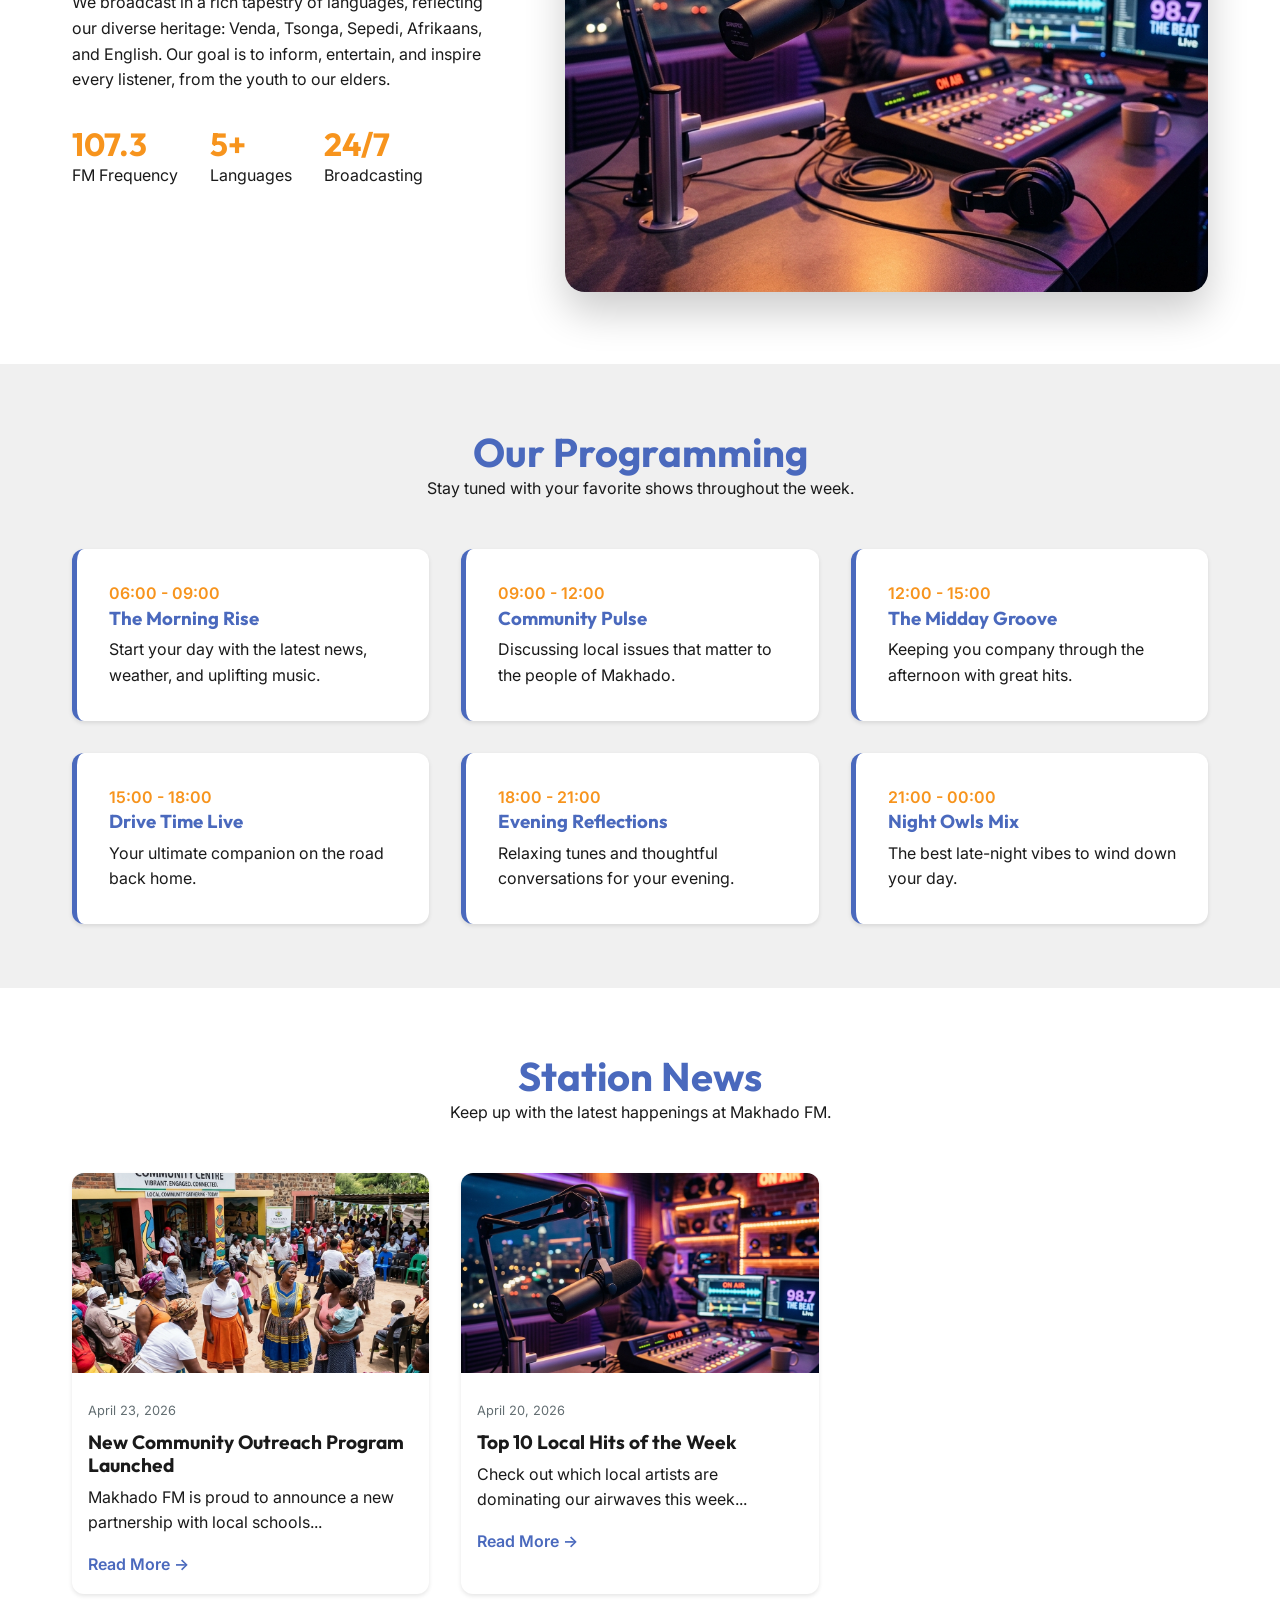
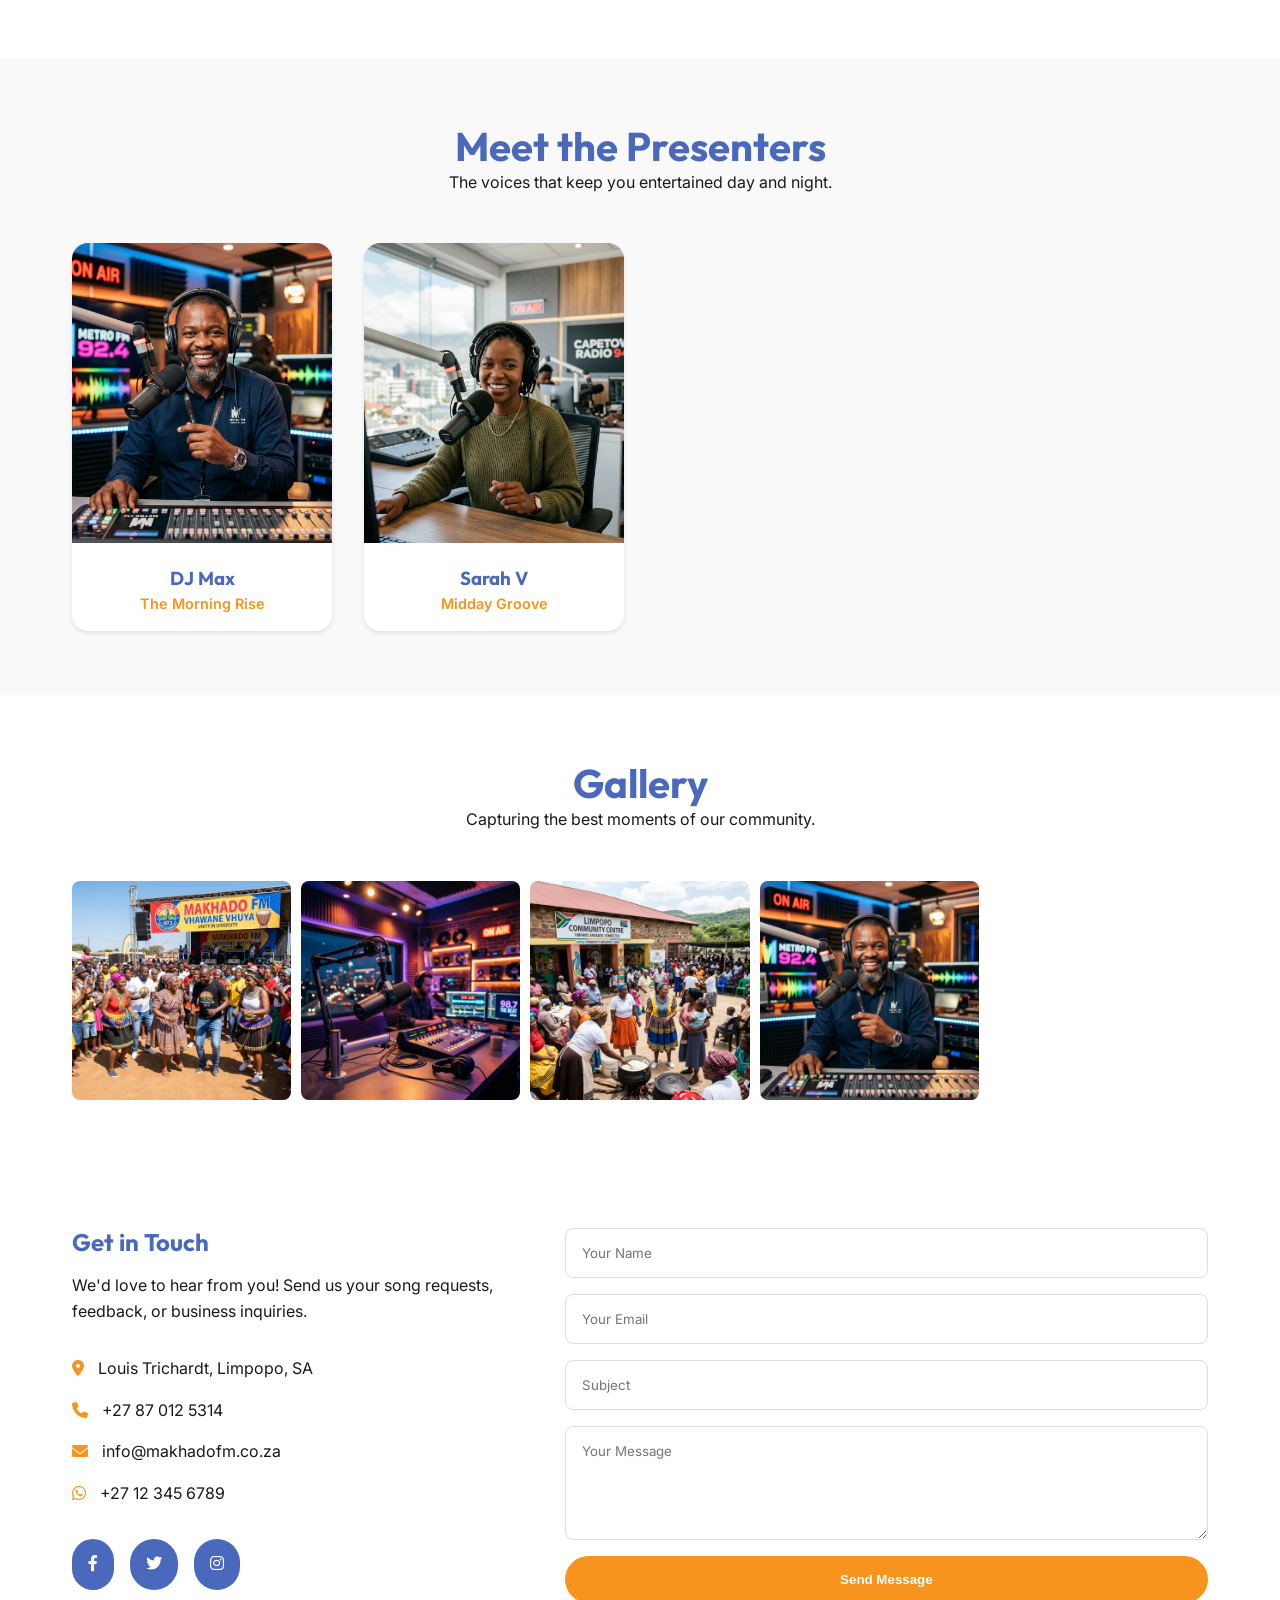
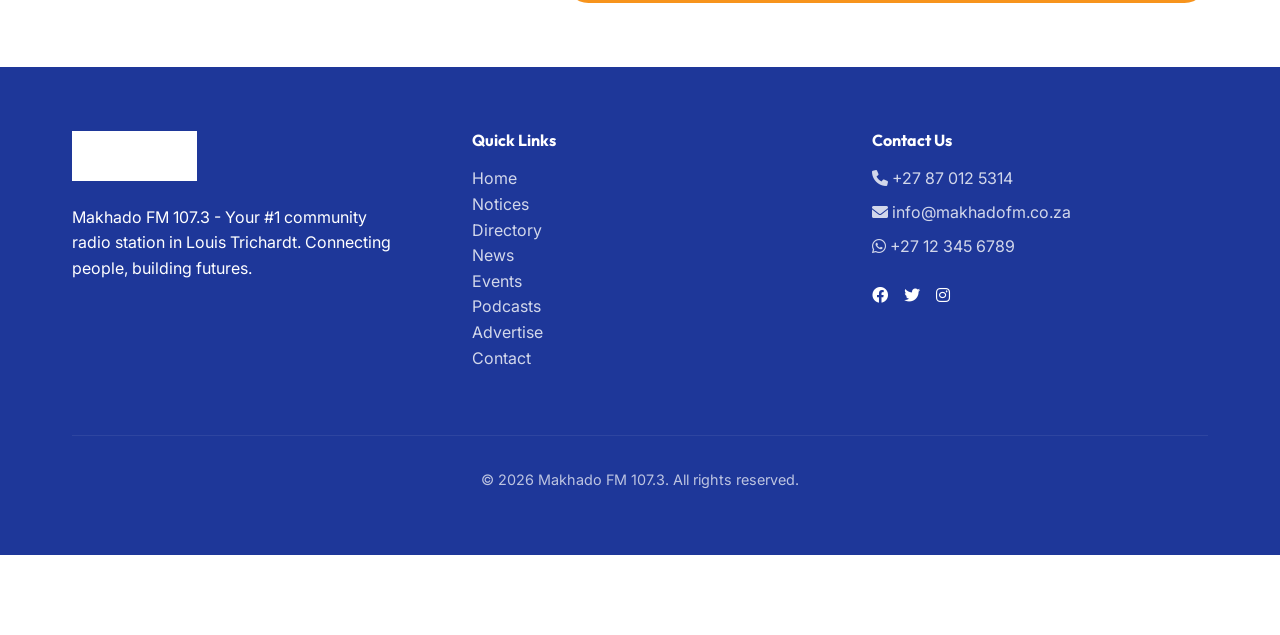
==== commit 2f641b3f: "Stability Update: Standardized navigation header and footer across all pages" ====
--- a/index.html
+++ b/index.html
@@ -29,9 +29,11 @@
                 <ul class="nav-links">
                     <li><a href="index.html">Home</a></li>
                     <li><a href="notices.html">Notices</a></li>
-                    <li><a href="directory.html">Local Directory</a></li>
+                    <li><a href="directory.html">Directory</a></li>
                     <li><a href="news.html">News</a></li>
                     <li><a href="events.html">Events</a></li>
+                    <li><a href="podcasts.html">Podcasts</a></li>
+                    <li><a href="advertise.html">Advertise</a></li>
                     <li><a href="contact.html">Contact</a></li>
                 </ul>
                 <div class="theme-toggle" id="theme-toggle">
@@ -281,30 +283,37 @@
             <div class="footer-grid">
                 <div>
                     <img src="assets/logo.jpg" alt="Makhado FM" style="height: 50px; margin-bottom: 1rem; filter: brightness(0) invert(1);">
-                    <p>Your #1 community radio station in Limpopo. Connecting people, building futures.</p>
+                    <p>Makhado FM 107.3 - Your #1 community radio station in Louis Trichardt. Connecting people, building futures.</p>
                 </div>
                 <div>
                     <h4>Quick Links</h4>
                     <ul style="margin-top: 1rem; opacity: 0.8;">
                         <li><a href="index.html">Home</a></li>
                         <li><a href="notices.html">Notices</a></li>
-                        <li><a href="directory.html">Local Directory</a></li>
+                        <li><a href="directory.html">Directory</a></li>
                         <li><a href="news.html">News</a></li>
+                        <li><a href="events.html">Events</a></li>
+                        <li><a href="podcasts.html">Podcasts</a></li>
+                        <li><a href="advertise.html">Advertise</a></li>
                         <li><a href="contact.html">Contact</a></li>
                     </ul>
                 </div>
                 <div>
-                    <h4>Broadcast Area</h4>
-                    <ul style="margin-top: 1rem; opacity: 0.8;">
-                        <li>Louis Trichardt</li>
-                        <li>Makhado Municipality</li>
-                        <li>Vhembe District</li>
-                        <li>Online Worldwide</li>
+                    <h4>Contact Us</h4>
+                    <ul style="margin-top: 1rem; opacity: 0.8; display: flex; flex-direction: column; gap: 0.5rem;">
+                        <li><i class="fas fa-phone"></i> +27 87 012 5314</li>
+                        <li><i class="fas fa-envelope"></i> info@makhadofm.co.za</li>
+                        <li><i class="fab fa-whatsapp"></i> +27 12 345 6789</li>
                     </ul>
+                    <div style="margin-top: 1.5rem; display: flex; gap: 1rem;">
+                        <a href="#"><i class="fab fa-facebook"></i></a>
+                        <a href="#"><i class="fab fa-twitter"></i></a>
+                        <a href="#"><i class="fab fa-instagram"></i></a>
+                    </div>
                 </div>
             </div>
             <div class="footer-bottom">
-                <p>&copy; 2026 Makhado FM 107.3. All rights reserved. Designed with ❤️ for the community.</p>
+                <p>&copy; 2026 Makhado FM 107.3. All rights reserved.</p>
             </div>
         </div>
     </footer>
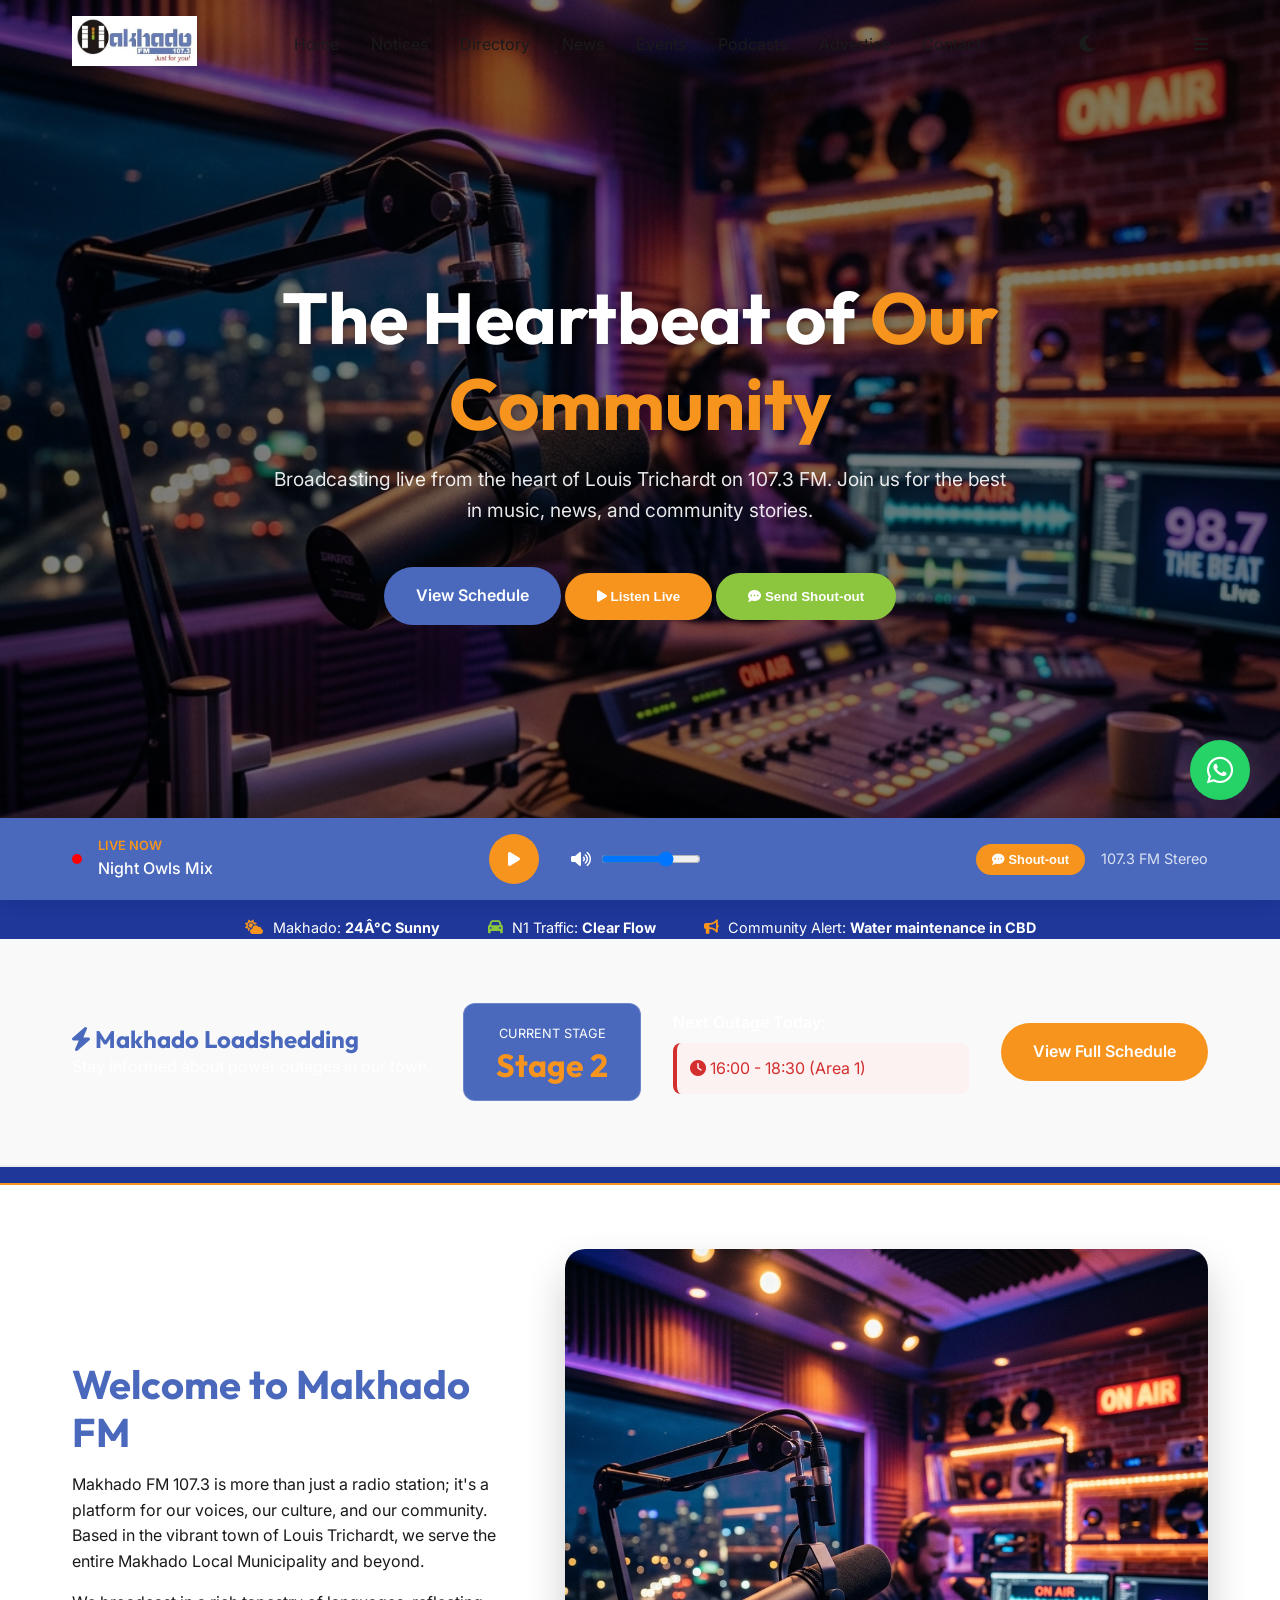
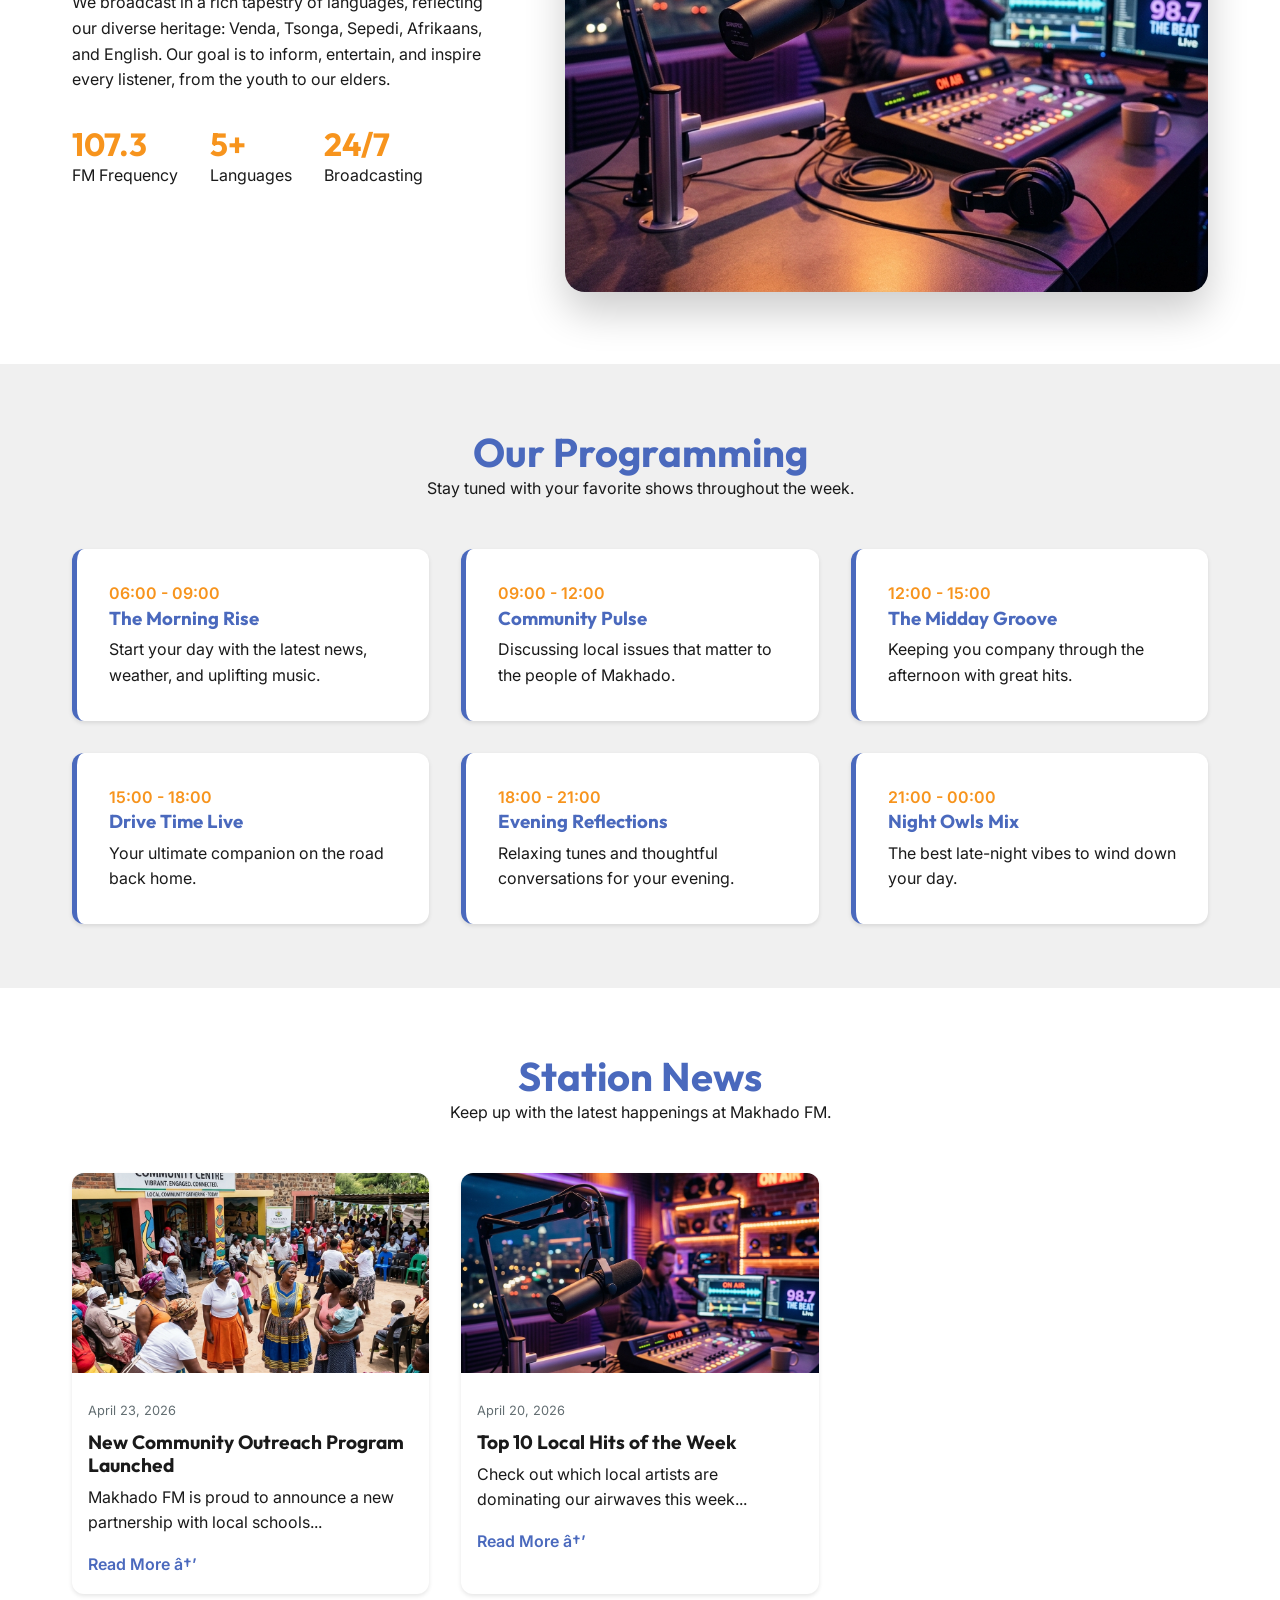
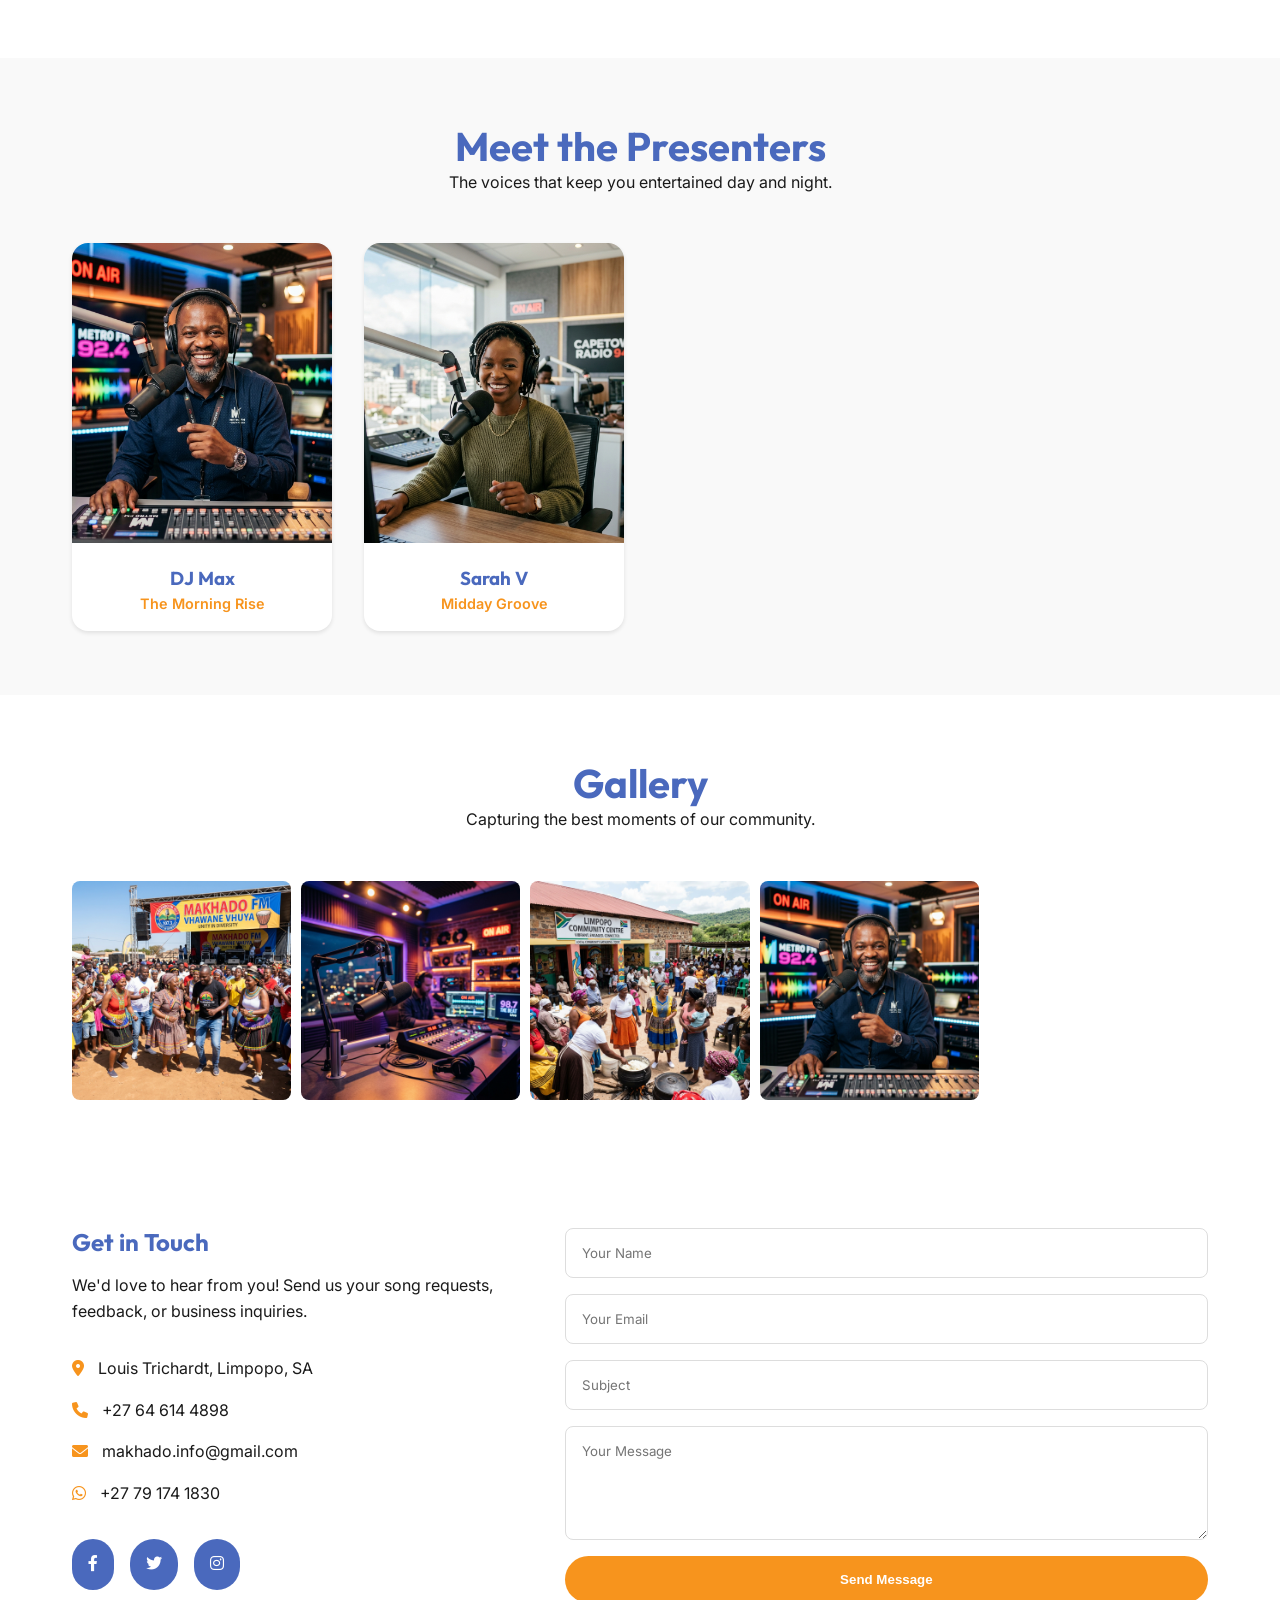
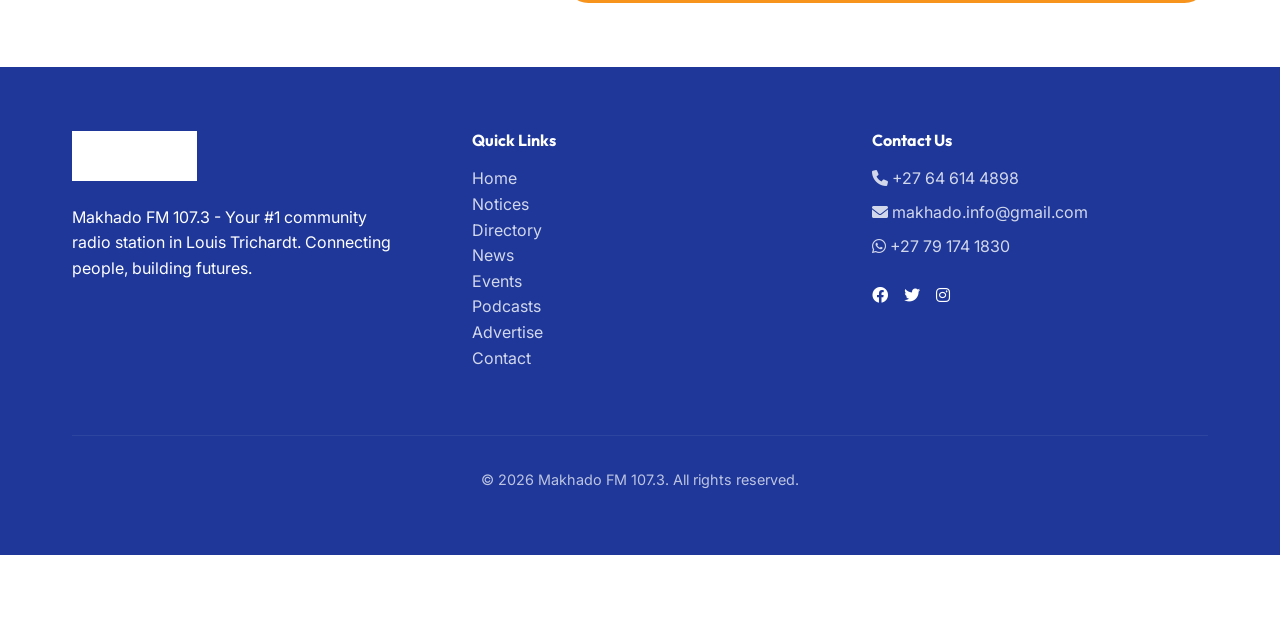
==== commit aacde3ff: "Update live stream URL and contact information from Famcast" ====
--- a/index.html
+++ b/index.html
@@ -1,4 +1,4 @@
-<!DOCTYPE html>
+﻿<!DOCTYPE html>
 <html lang="en">
 <head>
     <meta charset="UTF-8">
@@ -65,7 +65,7 @@
             <div class="container" style="display: flex; justify-content: center; gap: 3rem; flex-wrap: wrap; font-size: 0.9rem;">
                 <div style="display: flex; align-items: center; gap: 10px;">
                     <i class="fas fa-cloud-sun" style="color: var(--secondary);"></i>
-                    <span>Makhado: <strong>24°C Sunny</strong></span>
+                    <span>Makhado: <strong>24Â°C Sunny</strong></span>
                 </div>
                 <div style="display: flex; align-items: center; gap: 10px;">
                     <i class="fas fa-car" style="color: var(--accent);"></i>
@@ -187,7 +187,7 @@
                             <span class="date">April 23, 2026</span>
                             <h3>New Community Outreach Program Launched</h3>
                             <p>Makhado FM is proud to announce a new partnership with local schools...</p>
-                            <a href="#" style="color: var(--primary); font-weight: 600; margin-top: 1rem; display: block;">Read More →</a>
+                            <a href="#" style="color: var(--primary); font-weight: 600; margin-top: 1rem; display: block;">Read More â†’</a>
                         </div>
                     </div>
                     <div class="news-card">
@@ -196,7 +196,7 @@
                             <span class="date">April 20, 2026</span>
                             <h3>Top 10 Local Hits of the Week</h3>
                             <p>Check out which local artists are dominating our airwaves this week...</p>
-                            <a href="#" style="color: var(--primary); font-weight: 600; margin-top: 1rem; display: block;">Read More →</a>
+                            <a href="#" style="color: var(--primary); font-weight: 600; margin-top: 1rem; display: block;">Read More â†’</a>
                         </div>
                     </div>
                 </div>
@@ -254,12 +254,12 @@
                         <p>We'd love to hear from you! Send us your song requests, feedback, or business inquiries.</p>
                         <ul style="margin-top: 2rem; display: flex; flex-direction: column; gap: 1rem;">
                             <li><i class="fas fa-map-marker-alt" style="color: var(--secondary); margin-right: 10px;"></i> Louis Trichardt, Limpopo, SA</li>
-                            <li><i class="fas fa-phone" style="color: var(--secondary); margin-right: 10px;"></i> +27 87 012 5314</li>
-                            <li><i class="fas fa-envelope" style="color: var(--secondary); margin-right: 10px;"></i> info@makhadofm.co.za</li>
-                            <li><i class="fab fa-whatsapp" style="color: var(--secondary); margin-right: 10px;"></i> +27 12 345 6789</li>
+                            <li><i class="fas fa-phone" style="color: var(--secondary); margin-right: 10px;"></i> +27 64 614 4898</li>
+                            <li><i class="fas fa-envelope" style="color: var(--secondary); margin-right: 10px;"></i> makhado.info@gmail.com</li>
+                            <li><i class="fab fa-whatsapp" style="color: var(--secondary); margin-right: 10px;"></i> +27 79 174 1830</li>
                         </ul>
                         <div style="margin-top: 2rem; display: flex; gap: 1rem;">
-                            <a href="#" class="btn btn-primary" style="padding: 0.8rem 1rem;"><i class="fab fa-facebook-f"></i></a>
+                            <a href="https://www.facebook.com/MakhadofmRadio?mibextid=ZbWKwL" class="btn btn-primary" style="padding: 0.8rem 1rem;" target="_blank"><i class="fab fa-facebook-f"></i></a>
                             <a href="#" class="btn btn-primary" style="padding: 0.8rem 1rem;"><i class="fab fa-twitter"></i></a>
                             <a href="#" class="btn btn-primary" style="padding: 0.8rem 1rem;"><i class="fab fa-instagram"></i></a>
                         </div>
@@ -301,9 +301,9 @@
                 <div>
                     <h4>Contact Us</h4>
                     <ul style="margin-top: 1rem; opacity: 0.8; display: flex; flex-direction: column; gap: 0.5rem;">
-                        <li><i class="fas fa-phone"></i> +27 87 012 5314</li>
-                        <li><i class="fas fa-envelope"></i> info@makhadofm.co.za</li>
-                        <li><i class="fab fa-whatsapp"></i> +27 12 345 6789</li>
+                        <li><i class="fas fa-phone"></i> +27 64 614 4898</li>
+                        <li><i class="fas fa-envelope"></i> makhado.info@gmail.com</li>
+                        <li><i class="fab fa-whatsapp"></i> +27 79 174 1830</li>
                     </ul>
                     <div style="margin-top: 1.5rem; display: flex; gap: 1rem;">
                         <a href="#"><i class="fab fa-facebook"></i></a>
@@ -344,10 +344,10 @@
         </div>
     </div>
 
-    <!-- Audio Element (Placeholder Stream) -->
-    <audio id="radio-stream" src="https://stream.zeno.fm/f97b6v4b4n0uv"></audio>
-
-    <a href="https://wa.me/27123456789" class="whatsapp-float" target="_blank">
+    <!-- Audio Element (Live Stream) -->
+    <audio id="radio-stream" src="https://sv2.famcast.co.za/stream/makhado_fm"></audio>
+
+    <a href="https://wa.me/27791741830" class="whatsapp-float" target="_blank">
         <i class="fab fa-whatsapp"></i>
     </a>
 
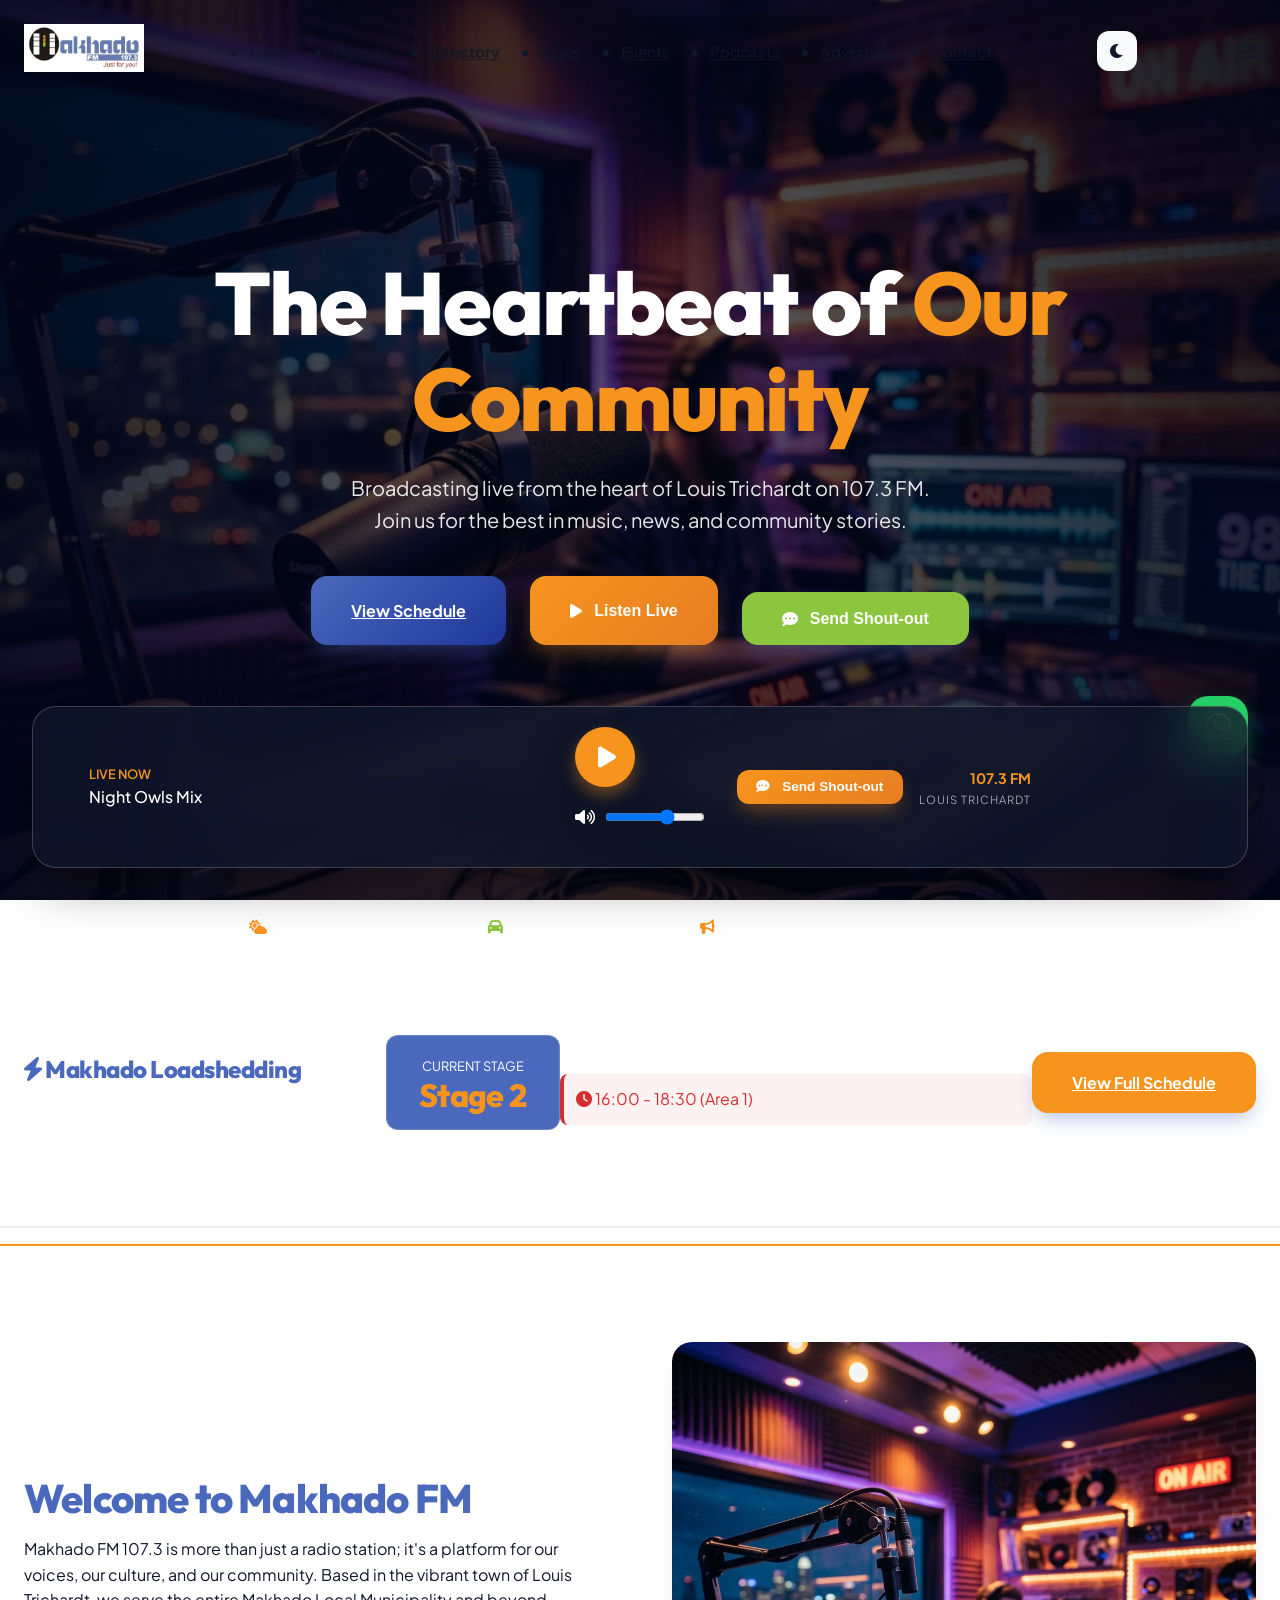
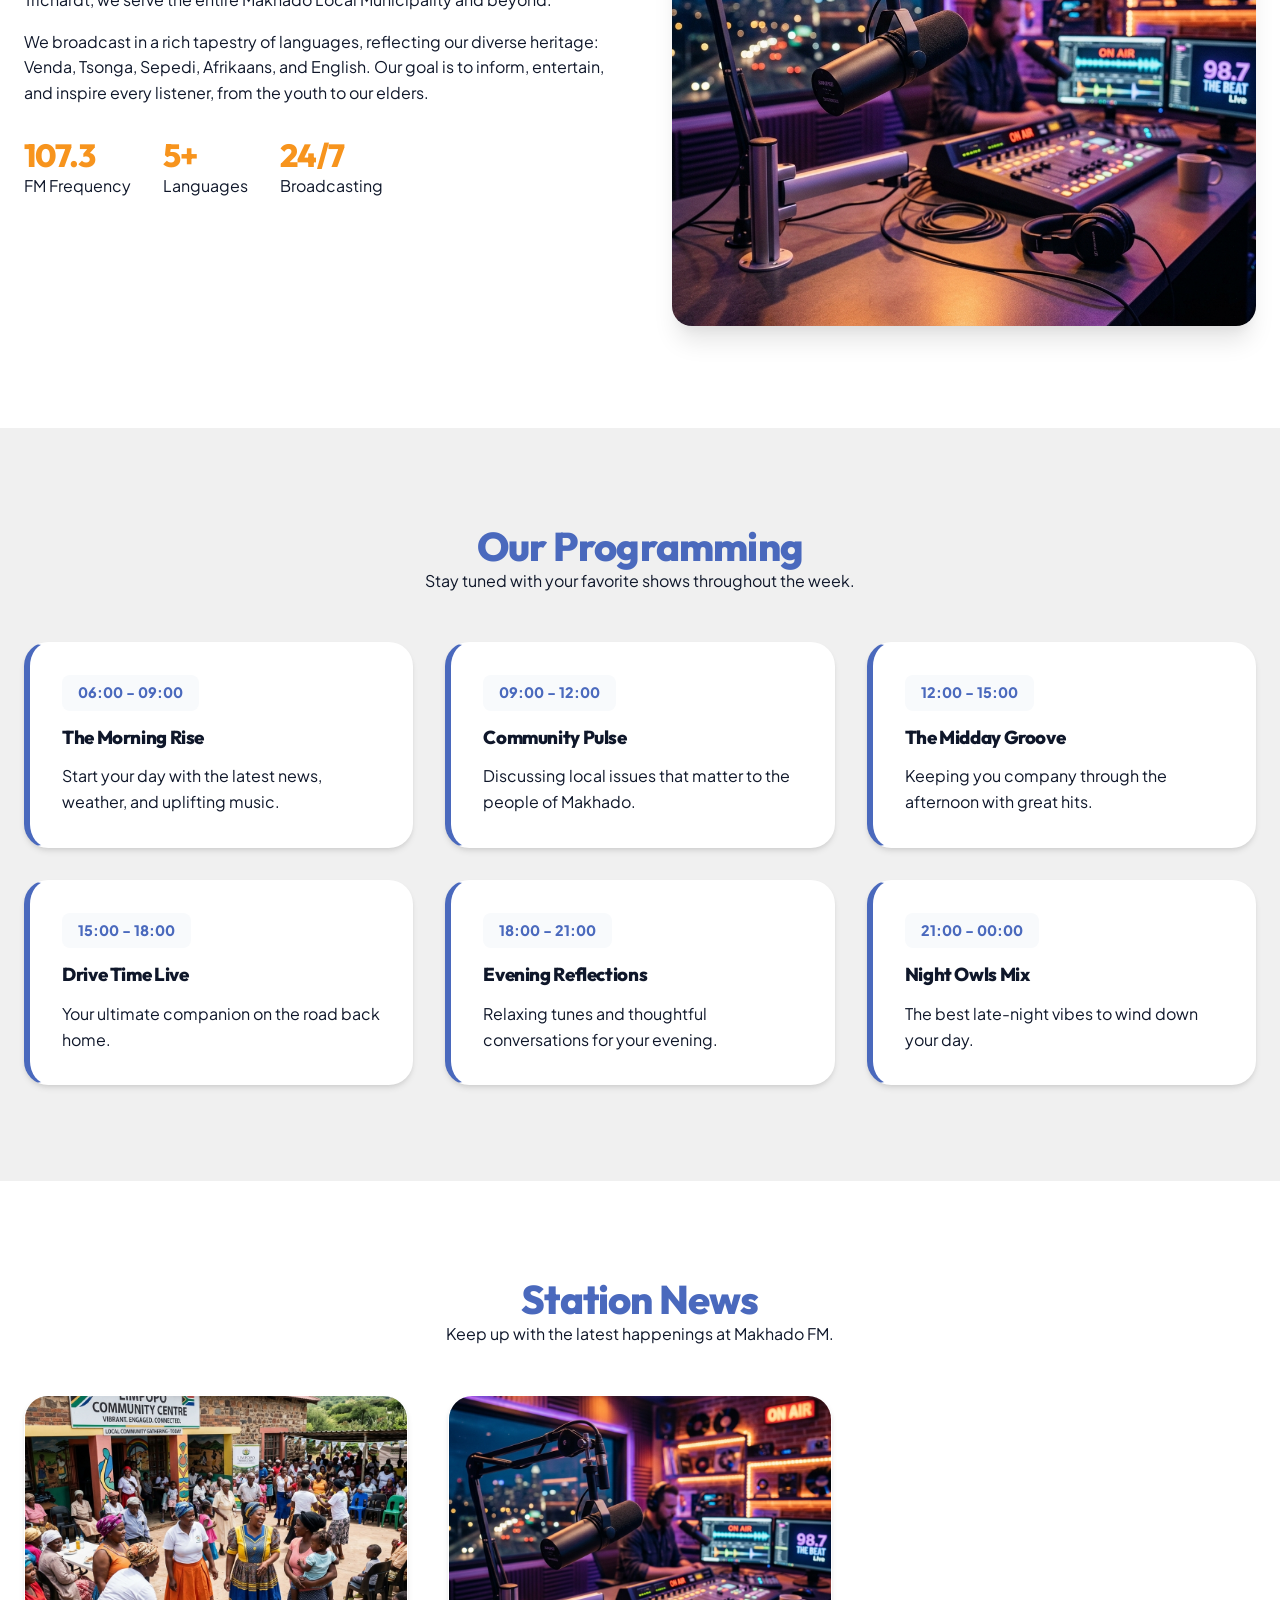
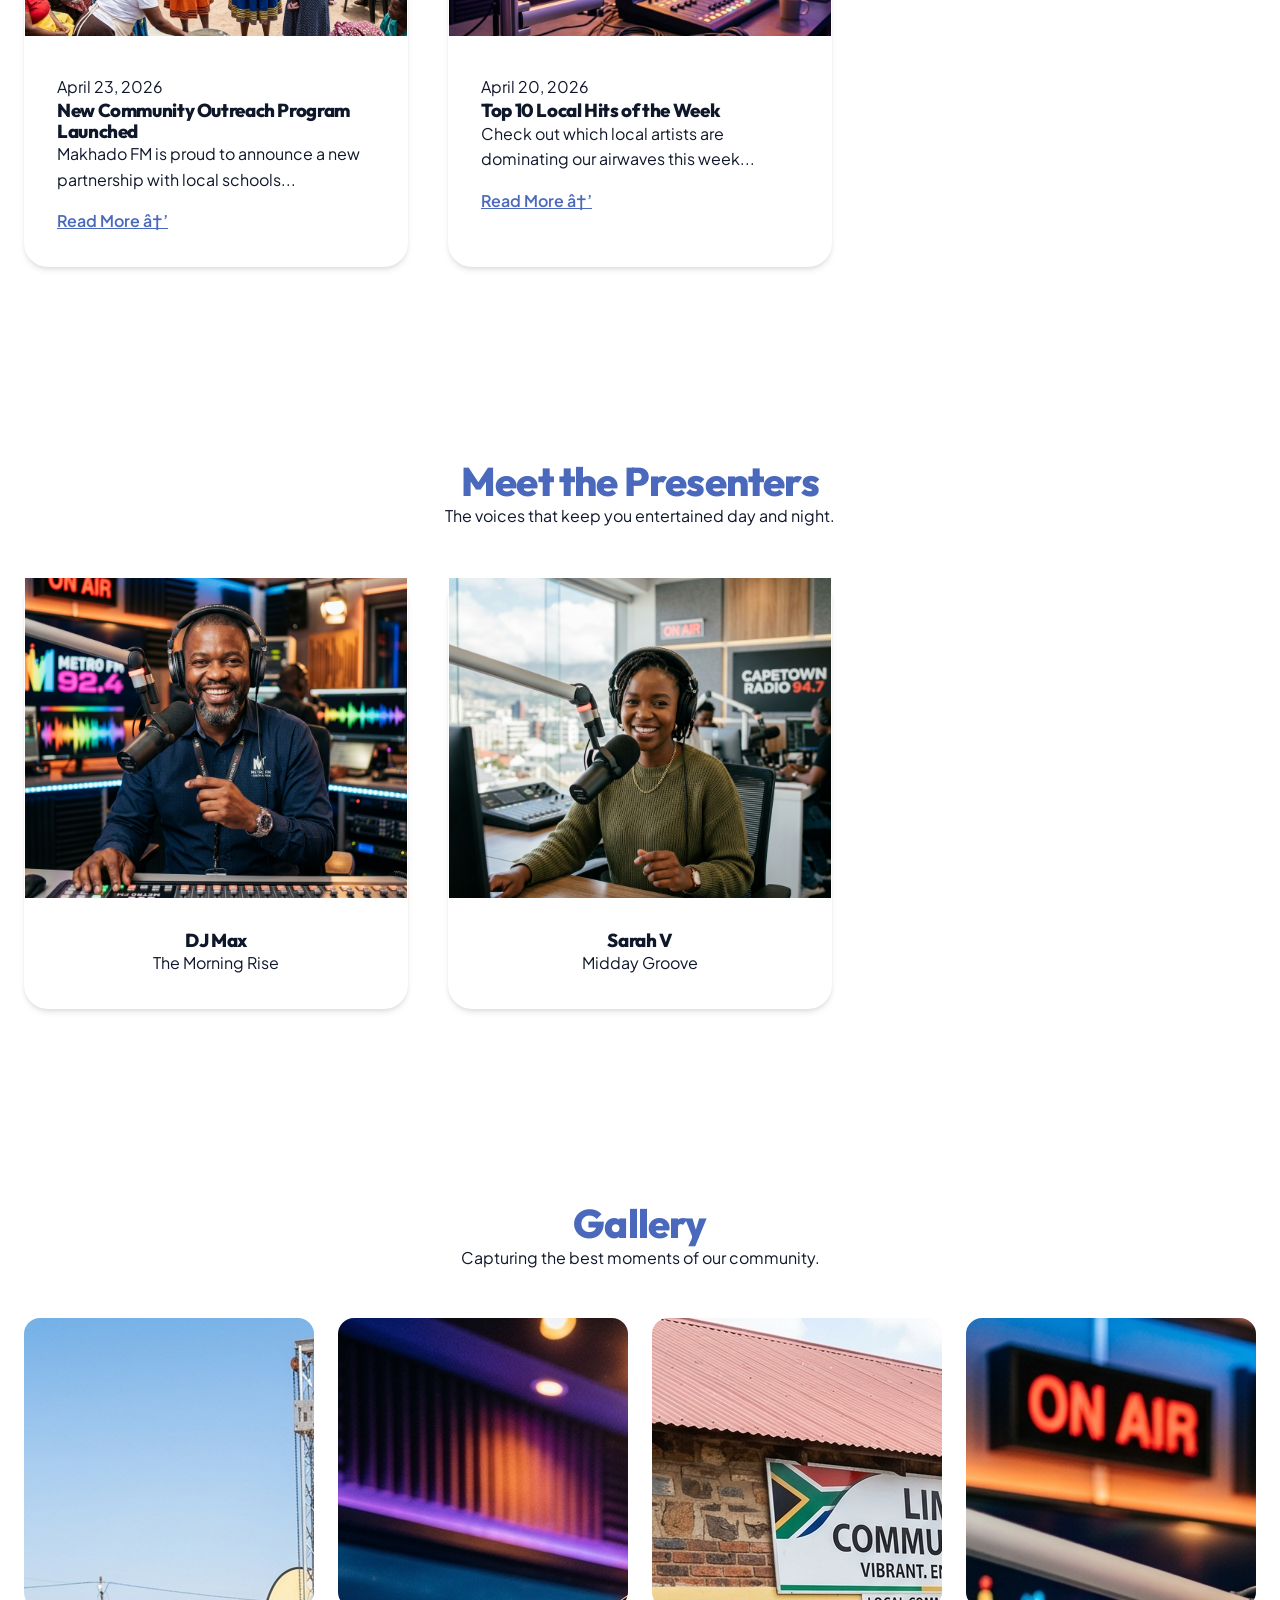
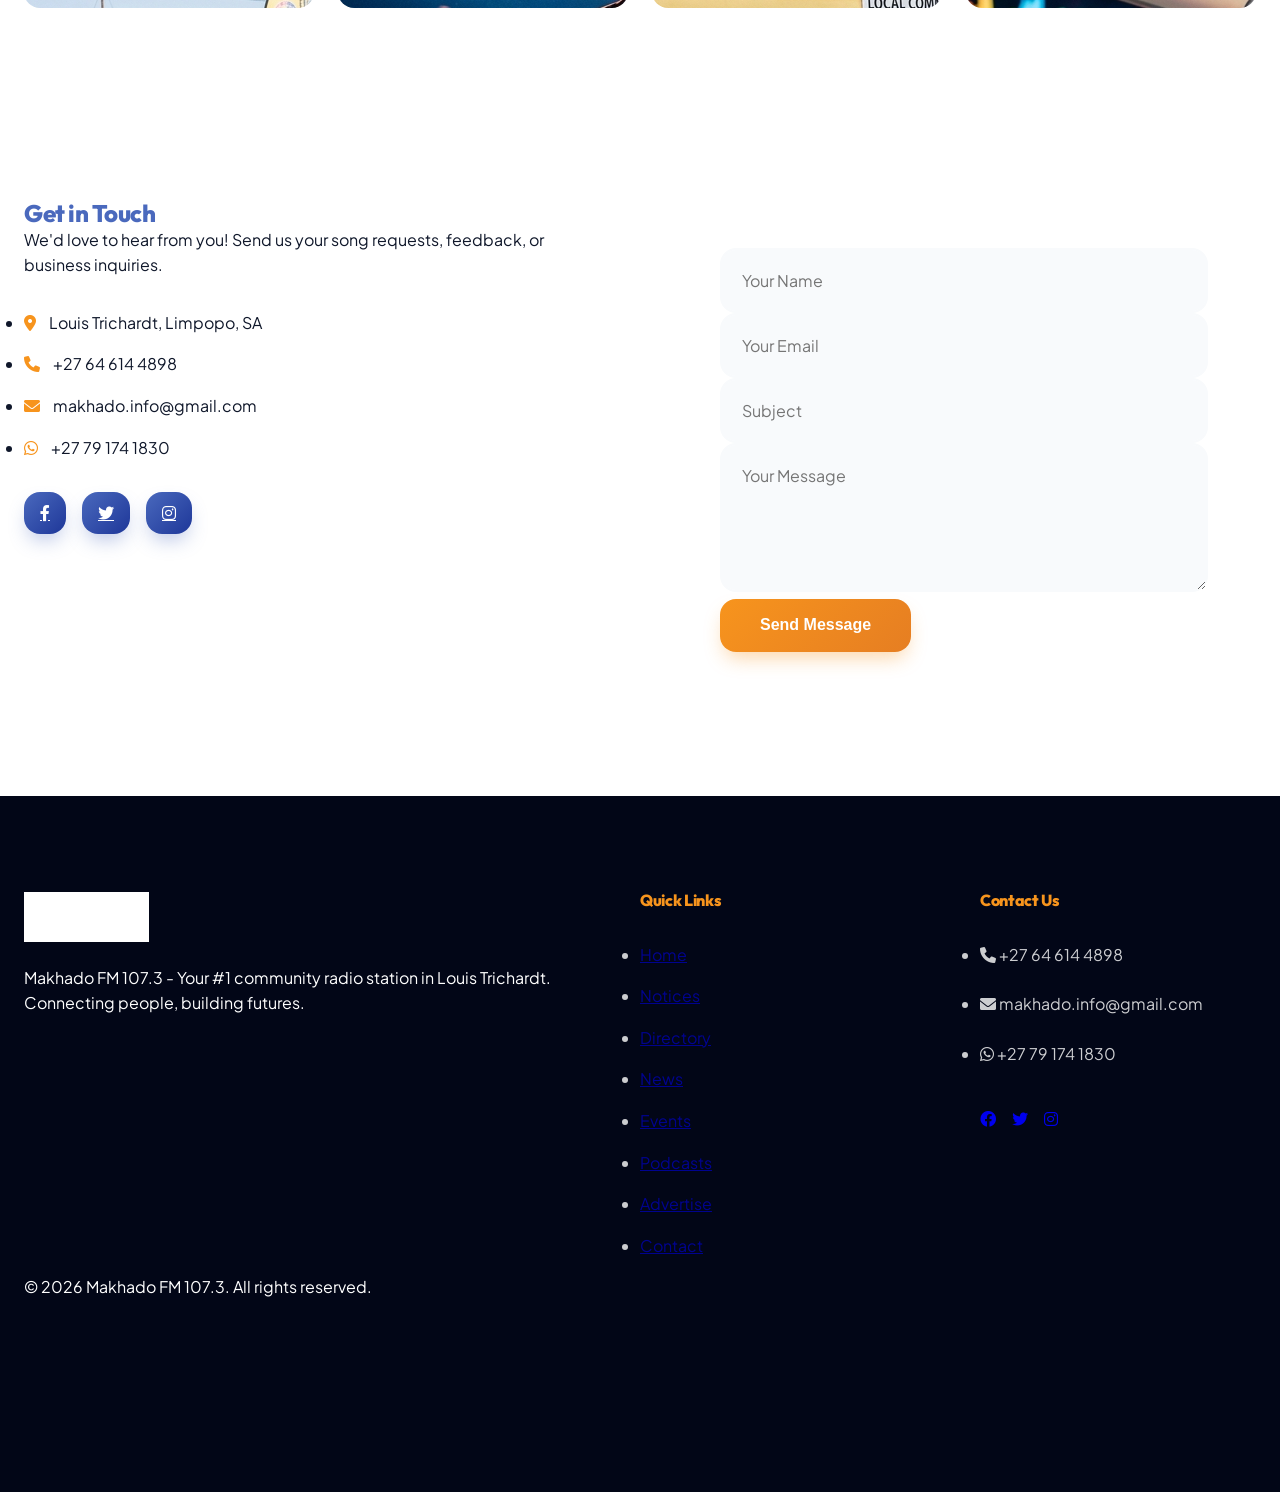
==== commit 8b330f04: "Implement Premium Edition design system with scroll animations and glassmorphism" ====
--- a/index.html
+++ b/index.html
@@ -1,4 +1,4 @@
-﻿<!DOCTYPE html>
+<!DOCTYPE html>
 <html lang="en">
 <head>
     <meta charset="UTF-8">
@@ -212,14 +212,18 @@
                 </div>
                 <div class="dj-grid">
                     <div class="dj-card">
-                        <img src="assets/dj1.png" alt="DJ" class="dj-img">
+                        <div class="dj-img-container">
+                            <img src="assets/dj1.png" alt="DJ" class="dj-img">
+                        </div>
                         <div class="dj-info">
                             <h3>DJ Max</h3>
                             <p>The Morning Rise</p>
                         </div>
                     </div>
                     <div class="dj-card">
-                        <img src="assets/dj2.png" alt="DJ" class="dj-img">
+                        <div class="dj-img-container">
+                            <img src="assets/dj2.png" alt="DJ" class="dj-img">
+                        </div>
                         <div class="dj-info">
                             <h3>Sarah V</h3>
                             <p>Midday Groove</p>
@@ -338,8 +342,11 @@
                 </div>
             </div>
             <div class="listen-options" style="display: flex; align-items: center; gap: 1rem;">
-                <button class="btn btn-secondary" onclick="sendShoutout()" style="padding: 0.5rem 1rem; font-size: 0.8rem;"><i class="fas fa-comment-dots"></i> Shout-out</button>
-                <span style="font-size: 0.9rem; opacity: 0.8;">107.3 FM Stereo</span>
+                <button class="btn btn-secondary" onclick="sendShoutout()" style="padding: 0.6rem 1.2rem; font-size: 0.85rem; border-radius: 12px;"><i class="fas fa-comment-dots"></i> Send Shout-out</button>
+                <div style="text-align: right;">
+                    <span style="font-size: 0.9rem; font-weight: 700; color: var(--secondary);">107.3 FM</span>
+                    <p style="font-size: 0.7rem; opacity: 0.6; text-transform: uppercase; letter-spacing: 1px;">Louis Trichardt</p>
+                </div>
             </div>
         </div>
     </div>
--- a/style.css
+++ b/style.css
@@ -1,499 +1,597 @@
-/* Makhado FM Design System */
-@import url('https://fonts.googleapis.com/css2?family=Inter:wght@400;500;600&family=Outfit:wght@600;700;800&display=swap');
+/* Makhado FM Design System - Premium Edition */
+@import url('https://fonts.googleapis.com/css2?family=Plus+Jakarta+Sans:wght@300;400;500;600;700;800&family=Outfit:wght@600;700;800;900&display=swap');
 
 :root {
-    /* Colors - Brand Aligned */
-    --primary: #4a69bd; /* Logo Blue */
-    --primary-light: #6a89cc;
-    --primary-dark: #1e3799;
-    --secondary: #f7941d; /* Logo Orange Accent */
-    --secondary-light: #ffb142;
-    --secondary-dark: #e67e22;
-    --accent: #8cc63f; /* Logo Green Accent */
-    --text-main: #1a1a1a;
-    --text-muted: #636e72;
+    /* Colors - Brand Aligned & Vibrant */
+    --primary: #4a69bd;
+    --primary-glow: rgba(74, 105, 189, 0.4);
+    --secondary: #f7941d;
+    --secondary-glow: rgba(247, 148, 29, 0.4);
+    --accent: #8cc63f;
+    --accent-glow: rgba(140, 198, 63, 0.4);
+    
+    --text-main: #0f172a;
+    --text-muted: #64748b;
     --text-light: #ffffff;
+    
     --bg-main: #ffffff;
-    --bg-card: #f9f9f9;
-    --glass: rgba(255, 255, 255, 0.1);
+    --bg-alt: #f8fafc;
+    --bg-card: #ffffff;
+    
+    --glass: rgba(255, 255, 255, 0.7);
+    --glass-dark: rgba(15, 23, 42, 0.8);
     --glass-border: rgba(255, 255, 255, 0.2);
-
-    /* Spacing */
-    --space-xs: 0.5rem;
-    --space-sm: 1rem;
-    --space-md: 2rem;
-    --space-lg: 4rem;
-    --space-xl: 8rem;
-
-    /* Shadows */
-    --shadow-sm: 0 2px 4px rgba(0,0,0,0.1);
-    --shadow-md: 0 10px 20px rgba(0,0,0,0.1);
-    --shadow-lg: 0 20px 40px rgba(0,0,0,0.2);
-
-    /* Transitions */
-    --transition-fast: 0.2s ease;
-    --transition-slow: 0.5s cubic-bezier(0.4, 0, 0.2, 1);
+    
+    --gradient-primary: linear-gradient(135deg, #4a69bd 0%, #1e3799 100%);
+    --gradient-secondary: linear-gradient(135deg, #f7941d 0%, #e67e22 100%);
+    --gradient-surface: linear-gradient(180deg, rgba(255,255,255,1) 0%, rgba(248,250,252,1) 100%);
+
+    /* System Tokens */
+    --radius-sm: 8px;
+    --radius-md: 16px;
+    --radius-lg: 24px;
+    --radius-full: 9999px;
+    
+    --shadow-sm: 0 1px 2px rgba(0,0,0,0.05);
+    --shadow-md: 0 4px 6px -1px rgba(0,0,0,0.1), 0 2px 4px -1px rgba(0,0,0,0.06);
+    --shadow-lg: 0 20px 25px -5px rgba(0,0,0,0.1), 0 10px 10px -5px rgba(0,0,0,0.04);
+    --shadow-premium: 0 25px 50px -12px rgba(0,0,0,0.15);
+    
+    --transition-base: 0.3s cubic-bezier(0.4, 0, 0.2, 1);
+    --transition-smooth: 0.5s cubic-bezier(0.4, 0, 0.2, 1);
 }
 
 body.dark-mode {
-    --bg-main: #121212;
-    --bg-card: #1e1e1e;
-    --text-main: #f5f5f5;
-    --text-muted: #b0b0b0;
-    --glass: rgba(0, 0, 0, 0.3);
-    --glass-border: rgba(255, 255, 255, 0.1);
+    --bg-main: #020617;
+    --bg-alt: #0f172a;
+    --bg-card: #1e293b;
+    --text-main: #f8fafc;
+    --text-muted: #94a3b8;
+    --glass: rgba(15, 23, 42, 0.7);
+    --glass-border: rgba(255, 255, 255, 0.05);
+    --gradient-surface: linear-gradient(180deg, #1e293b 0%, #0f172a 100%);
 }
 
 * {
     margin: 0;
     padding: 0;
     box-sizing: border-box;
+    -webkit-font-smoothing: antialiased;
+}
+
+html {
+    scroll-behavior: smooth;
 }
 
 body {
-    font-family: 'Inter', sans-serif;
+    font-family: 'Plus Jakarta Sans', sans-serif;
     color: var(--text-main);
     background-color: var(--bg-main);
     line-height: 1.6;
     overflow-x: hidden;
+    transition: background-color var(--transition-base);
 }
 
 h1, h2, h3, h4 {
     font-family: 'Outfit', sans-serif;
-    font-weight: 700;
-    line-height: 1.2;
-}
-
-a {
-    text-decoration: none;
-    color: inherit;
-    transition: var(--transition-fast);
-}
-
-ul {
-    list-style: none;
-}
-
-/* Layout Utilities */
+    font-weight: 800;
+    line-height: 1.1;
+    letter-spacing: -0.02em;
+}
+
+/* Custom Scrollbar */
+::-webkit-scrollbar {
+    width: 8px;
+}
+::-webkit-scrollbar-track {
+    background: var(--bg-alt);
+}
+::-webkit-scrollbar-thumb {
+    background: var(--primary);
+    border-radius: var(--radius-full);
+}
+
+/* Layout */
 .container {
-    max-width: 1200px;
+    max-width: 1280px;
     margin: 0 auto;
-    padding: 0 var(--space-md);
+    padding: 0 1.5rem;
 }
 
 .section {
-    padding: var(--space-lg) 0;
-}
-
-/* Glassmorphism */
-.glass-card {
-    background: var(--glass);
-    backdrop-filter: blur(10px);
-    -webkit-backdrop-filter: blur(10px);
-    border: 1px solid var(--glass-border);
-    border-radius: 16px;
-}
-
-/* Buttons */
-.btn {
-    display: inline-block;
-    padding: 1rem 2rem;
-    border-radius: 50px;
-    font-weight: 600;
-    cursor: pointer;
-    border: none;
-    transition: var(--transition-slow);
-    text-align: center;
-}
-
-.btn-primary {
-    background: var(--primary);
-    color: white;
-}
-
-.btn-primary:hover {
-    background: var(--primary-light);
-    transform: translateY(-3px);
-    box-shadow: var(--shadow-md);
-}
-
-.btn-secondary {
-    background: var(--secondary);
-    color: white;
-}
-
-.btn-secondary:hover {
-    background: var(--secondary-light);
-    transform: translateY(-3px);
-    box-shadow: var(--shadow-md);
-}
-
-/* Header & Nav */
+    padding: 6rem 0;
+}
+
+/* Header */
 header {
     position: fixed;
     top: 0;
     left: 0;
     right: 0;
     z-index: 1000;
-    padding: var(--space-sm) 0;
-    transition: var(--transition-slow);
+    padding: 1.5rem 0;
+    transition: all var(--transition-smooth);
 }
 
 header.scrolled {
-    background: rgba(255, 255, 255, 0.9);
-    backdrop-filter: blur(10px);
-    box-shadow: var(--shadow-sm);
-    padding: 0.5rem 0;
-}
-
-nav {
+    padding: 0.75rem 0;
+    background: var(--glass);
+    backdrop-filter: blur(16px);
+    -webkit-backdrop-filter: blur(16px);
+    border-bottom: 1px solid var(--glass-border);
+    box-shadow: var(--shadow-lg);
+}
+
+.nav-container nav {
     display: flex;
     justify-content: space-between;
     align-items: center;
 }
 
 .logo img {
-    height: 50px;
+    height: 48px;
+    transition: transform var(--transition-base);
+}
+
+.logo:hover img {
+    transform: scale(1.05);
 }
 
 .nav-links {
     display: flex;
-    gap: var(--space-md);
+    gap: 2.5rem;
+    align-items: center;
+}
+
+.nav-links a {
+    font-weight: 600;
+    font-size: 0.95rem;
+    color: var(--text-main);
+    opacity: 0.8;
+    position: relative;
+}
+
+.nav-links a::after {
+    content: '';
+    position: absolute;
+    bottom: -4px;
+    left: 0;
+    width: 0;
+    height: 2px;
+    background: var(--secondary);
+    transition: width var(--transition-base);
 }
 
 .nav-links a:hover {
+    opacity: 1;
     color: var(--primary);
 }
 
+.nav-links a:hover::after {
+    width: 100%;
+}
+
 .theme-toggle {
+    width: 40px;
+    height: 40px;
+    display: flex;
+    align-items: center;
+    justify-content: center;
+    border-radius: 12px;
+    background: var(--bg-alt);
     cursor: pointer;
-    font-size: 1.2rem;
-    color: var(--text-main);
-    transition: var(--transition-fast);
+    transition: all var(--transition-base);
+    border: 1px solid var(--glass-border);
 }
 
 .theme-toggle:hover {
+    background: var(--primary);
+    color: white;
+    transform: rotate(15deg);
+}
+
+/* Hero Section */
+.hero {
+    position: relative;
+    height: 100vh;
+    min-height: 700px;
+    display: flex;
+    align-items: center;
+    justify-content: center;
+    color: white;
+    overflow: hidden;
+    background: #020617;
+}
+
+.hero::before {
+    content: '';
+    position: absolute;
+    inset: 0;
+    background: url('assets/hero-bg.png') center/cover no-repeat;
+    opacity: 0.4;
+    transform: scale(1.1);
+    animation: slowZoom 20s infinite alternate;
+}
+
+@keyframes slowZoom {
+    from { transform: scale(1); }
+    to { transform: scale(1.1); }
+}
+
+.hero::after {
+    content: '';
+    position: absolute;
+    inset: 0;
+    background: radial-gradient(circle at center, transparent 0%, rgba(2,6,23,0.8) 100%);
+}
+
+.hero-content {
+    position: relative;
+    z-index: 10;
+    text-align: center;
+    max-width: 900px;
+}
+
+.hero h1 {
+    font-size: clamp(3rem, 10vw, 5.5rem);
+    margin-bottom: 1.5rem;
+    animation: fadeInUp 1s cubic-bezier(0.2, 0.8, 0.2, 1);
+}
+
+.hero p {
+    font-size: 1.25rem;
+    margin-bottom: 2.5rem;
+    opacity: 0.9;
+    max-width: 600px;
+    margin-inline: auto;
+    animation: fadeInUp 1s cubic-bezier(0.2, 0.8, 0.2, 1) 0.2s backwards;
+}
+
+.hero-btns {
+    display: flex;
+    gap: 1.5rem;
+    justify-content: center;
+    flex-wrap: wrap;
+    animation: fadeInUp 1s cubic-bezier(0.2, 0.8, 0.2, 1) 0.4s backwards;
+}
+
+@keyframes fadeInUp {
+    from { opacity: 0; transform: translateY(30px); }
+    to { opacity: 1; transform: translateY(0); }
+}
+
+/* Buttons */
+.btn {
+    padding: 1.1rem 2.5rem;
+    border-radius: var(--radius-md);
+    font-weight: 700;
+    font-size: 1rem;
+    transition: all var(--transition-base);
+    display: inline-flex;
+    align-items: center;
+    gap: 0.75rem;
+    border: none;
+    cursor: pointer;
+}
+
+.btn-primary {
+    background: var(--gradient-primary);
+    color: white;
+    box-shadow: 0 10px 20px -5px var(--primary-glow);
+}
+
+.btn-primary:hover {
+    transform: translateY(-4px);
+    box-shadow: 0 15px 30px -5px var(--primary-glow);
+}
+
+.btn-secondary {
+    background: var(--gradient-secondary);
+    color: white;
+    box-shadow: 0 10px 20px -5px var(--secondary-glow);
+}
+
+.btn-secondary:hover {
+    transform: translateY(-4px);
+    box-shadow: 0 15px 30px -5px var(--secondary-glow);
+}
+
+/* Cards & Sections */
+.glass-card {
+    background: var(--glass);
+    backdrop-filter: blur(20px);
+    -webkit-backdrop-filter: blur(20px);
+    border: 1px solid var(--glass-border);
+    border-radius: var(--radius-lg);
+    transition: all var(--transition-base);
+}
+
+.schedule-card, .news-card, .dj-card {
+    background: var(--bg-card);
+    border-radius: var(--radius-lg);
+    padding: 2rem;
+    border: 1px solid var(--glass-border);
+    box-shadow: var(--shadow-md);
+    transition: all var(--transition-smooth);
+}
+
+.schedule-card:hover, .news-card:hover, .dj-card:hover {
+    transform: translateY(-12px);
+    box-shadow: var(--shadow-premium);
+    border-color: var(--primary);
+}
+
+/* Programming Schedule */
+.schedule-grid {
+    display: grid;
+    grid-template-columns: repeat(auto-fill, minmax(320px, 1fr));
+    gap: 2rem;
+}
+
+.schedule-card {
+    display: flex;
+    flex-direction: column;
+    gap: 1rem;
+    border-left: 6px solid var(--primary);
+}
+
+.schedule-card .time {
+    display: inline-block;
+    padding: 0.4rem 1rem;
+    background: var(--bg-alt);
+    border-radius: var(--radius-sm);
     color: var(--primary);
-}
-
-body.dark-mode header.scrolled {
-    background: rgba(18, 18, 18, 0.9);
-}
-
-body.dark-mode .schedule-card, 
-body.dark-mode .news-card, 
-body.dark-mode .dj-card {
-    background: var(--bg-card);
-    border-color: var(--primary);
-}
-.hero {
-    height: 100vh;
-    background: linear-gradient(rgba(0,0,0,0.5), rgba(0,0,0,0.5)), url('assets/hero-bg.png');
-    background-size: cover;
-    background-position: center;
-    display: flex;
-    align-items: center;
-    color: white;
+    font-weight: 800;
+    font-size: 0.9rem;
+    align-self: flex-start;
+}
+
+/* News Cards */
+.news-grid {
+    display: grid;
+    grid-template-columns: repeat(auto-fill, minmax(350px, 1fr));
+    gap: 2.5rem;
+}
+
+.news-card {
+    padding: 0;
+    overflow: hidden;
+}
+
+.news-img {
+    width: 100%;
+    height: 240px;
+    object-fit: cover;
+    transition: transform 0.8s cubic-bezier(0.2, 0.8, 0.2, 1);
+}
+
+.news-card:hover .news-img {
+    transform: scale(1.1);
+}
+
+.news-content {
+    padding: 2rem;
+}
+
+/* DJ Cards */
+.dj-grid {
+    display: grid;
+    grid-template-columns: repeat(auto-fill, minmax(280px, 1fr));
+    gap: 2.5rem;
+}
+
+.dj-card {
+    padding: 0;
     text-align: center;
 }
 
-.hero-content {
-    max-width: 800px;
-    margin: 0 auto;
-}
-
-.hero h1 {
-    font-size: clamp(2.5rem, 8vw, 4.5rem);
-    margin-bottom: var(--space-sm);
-    text-shadow: 2px 2px 10px rgba(0,0,0,0.3);
-}
-
-.hero p {
-    font-size: 1.2rem;
-    margin-bottom: var(--space-md);
-    opacity: 0.9;
-}
-
-/* Player */
+.dj-img-container {
+    width: 100%;
+    height: 320px;
+    overflow: hidden;
+}
+
+.dj-img {
+    width: 100%;
+    height: 100%;
+    object-fit: cover;
+    transition: transform 0.8s cubic-bezier(0.2, 0.8, 0.2, 1);
+}
+
+.dj-card:hover .dj-img {
+    transform: scale(1.15) translateY(-10px);
+}
+
+.dj-info {
+    padding: 2rem;
+}
+
+/* Sticky Player - Premium Overhaul */
 .sticky-player {
     position: fixed;
-    bottom: 0;
-    left: 0;
-    right: 0;
-    background: var(--primary);
-    color: white;
-    padding: 1rem 0;
+    bottom: 2rem;
+    left: 2rem;
+    right: 2rem;
+    background: var(--glass-dark);
+    backdrop-filter: blur(24px);
+    -webkit-backdrop-filter: blur(24px);
+    border: 1px solid var(--glass-border);
+    padding: 1.25rem 2rem;
+    border-radius: var(--radius-lg);
+    color: white;
     z-index: 1000;
-    box-shadow: 0 -5px 20px rgba(0,0,0,0.2);
+    box-shadow: 0 25px 50px -12px rgba(0,0,0,0.5);
+    transition: all var(--transition-smooth);
 }
 
 .player-container {
-    display: flex;
-    align-items: center;
-    justify-content: space-between;
-}
-
-.now-playing {
-    display: flex;
-    align-items: center;
-    gap: var(--space-sm);
-}
-
-.now-playing .live-indicator {
-    width: 10px;
-    height: 10px;
-    background: #ff0000;
-    border-radius: 50%;
-    animation: blink 1s infinite;
-}
-
-@keyframes blink {
-    0% { opacity: 1; }
-    50% { opacity: 0.3; }
-    100% { opacity: 1; }
-}
-
-.controls {
-    display: flex;
-    align-items: center;
-    gap: var(--space-md);
+    display: grid;
+    grid-template-columns: 1fr auto 1fr;
+    align-items: center;
+    gap: 2rem;
 }
 
 .play-btn {
-    width: 50px;
-    height: 50px;
+    width: 60px;
+    height: 60px;
     background: var(--secondary);
     border-radius: 50%;
     display: flex;
     align-items: center;
     justify-content: center;
     cursor: pointer;
-    transition: var(--transition-fast);
+    box-shadow: 0 8px 16px var(--secondary-glow);
+    transition: all var(--transition-base);
 }
 
 .play-btn:hover {
-    transform: scale(1.1);
-}
-
-/* Schedule Section */
-.schedule-grid {
-    display: grid;
-    grid-template-columns: repeat(auto-fill, minmax(280px, 1fr));
-    gap: var(--space-md);
-    margin-top: var(--space-md);
-}
-
-.schedule-card {
-    background: white;
-    padding: var(--space-md);
-    border-radius: 12px;
-    box-shadow: var(--shadow-sm);
-    transition: var(--transition-slow);
-    border-left: 5px solid var(--primary);
-}
-
-.schedule-card:hover {
-    transform: translateY(-10px);
-    box-shadow: var(--shadow-md);
-}
-
-.schedule-card h3 {
-    color: var(--primary);
-    margin-bottom: 0.5rem;
-}
-
-.schedule-card .time {
-    font-weight: 600;
-    color: var(--secondary);
-}
-
-/* Contact Form */
+    transform: scale(1.1) rotate(5deg);
+    box-shadow: 0 12px 24px var(--secondary-glow);
+}
+
+.play-btn i {
+    font-size: 1.5rem;
+    margin-left: 4px;
+}
+
+/* Contact Section */
 .contact-container {
     display: grid;
-    grid-template-columns: 1fr 1.5fr;
-    gap: var(--space-lg);
-}
-
-.contact-info h2 {
-    margin-bottom: var(--space-sm);
-}
-
-form {
-    display: flex;
-    flex-direction: column;
-    gap: var(--space-sm);
+    grid-template-columns: 1fr 1fr;
+    gap: 4rem;
+}
+
+.contact-form {
+    padding: 3rem;
 }
 
 input, textarea {
-    padding: 1rem;
-    border: 1px solid #ddd;
-    border-radius: 8px;
+    width: 100%;
+    padding: 1.25rem;
+    border: 2px solid var(--bg-alt);
+    border-radius: var(--radius-md);
+    background: var(--bg-alt);
     font-family: inherit;
+    font-size: 1rem;
+    color: var(--text-main);
+    transition: all var(--transition-base);
 }
 
 input:focus, textarea:focus {
     outline: none;
     border-color: var(--primary);
-}
-
-/* Footer */
-footer {
-    background: var(--primary-dark);
-    color: white;
-    padding: var(--space-lg) 0;
-    margin-bottom: 80px; /* Space for sticky player */
-}
-
-.footer-grid {
-    display: grid;
-    grid-template-columns: repeat(auto-fit, minmax(200px, 1fr));
-    gap: var(--space-lg);
-}
-
-.footer-bottom {
-    margin-top: var(--space-lg);
-    padding-top: var(--space-md);
-    border-top: 1px solid rgba(255,255,255,0.1);
-    text-align: center;
-    font-size: 0.9rem;
-    opacity: 0.7;
-}
-
-/* DJ / Presenters Section */
-.dj-grid {
-    display: grid;
-    grid-template-columns: repeat(auto-fill, minmax(250px, 1fr));
-    gap: var(--space-md);
-    margin-top: var(--space-md);
-}
-
-.dj-card {
-    background: white;
-    border-radius: 16px;
-    overflow: hidden;
-    box-shadow: var(--shadow-sm);
-    transition: var(--transition-slow);
-    text-align: center;
-}
-
-.dj-card:hover {
-    transform: translateY(-10px);
-    box-shadow: var(--shadow-lg);
-}
-
-.dj-img {
-    height: 300px;
-    width: 100%;
-    object-fit: cover;
-}
-
-.dj-info {
-    padding: var(--space-sm);
-}
-
-.dj-info h3 {
-    color: var(--primary);
-    margin-bottom: 0.2rem;
-}
-
-.dj-info p {
-    color: var(--secondary);
-    font-weight: 600;
-    font-size: 0.9rem;
-}
-
-/* News Section */
-.news-grid {
-    display: grid;
-    grid-template-columns: repeat(auto-fill, minmax(300px, 1fr));
-    gap: var(--space-md);
-}
-
-.news-card {
-    background: white;
-    border-radius: 12px;
-    overflow: hidden;
-    box-shadow: var(--shadow-sm);
-}
-
-.news-img {
-    height: 200px;
-    width: 100%;
-    object-fit: cover;
-}
-
-.news-content {
-    padding: var(--space-sm);
-}
-
-.news-content .date {
-    font-size: 0.8rem;
-    color: var(--text-muted);
-}
-
-.news-content h3 {
-    margin: 0.5rem 0;
-    font-size: 1.2rem;
-}
-
-/* Gallery */
-.gallery-grid {
-    display: grid;
-    grid-template-columns: repeat(auto-fill, minmax(200px, 1fr));
-    gap: 10px;
-}
-
-.gallery-item {
-    aspect-ratio: 1;
-    overflow: hidden;
-    border-radius: 8px;
-}
-
-.gallery-item img {
-    width: 100%;
-    height: 100%;
-    object-fit: cover;
-    transition: var(--transition-slow);
-}
-
-.gallery-item:hover img {
-    transform: scale(1.1);
-}
-
-/* WhatsApp Button */
+    background: var(--bg-main);
+    box-shadow: 0 0 0 4px var(--primary-glow);
+}
+
+/* WhatsApp Float */
 .whatsapp-float {
     position: fixed;
-    bottom: 100px;
-    right: 30px;
+    bottom: 9rem;
+    right: 2rem;
     width: 60px;
     height: 60px;
     background: #25d366;
     color: white;
-    border-radius: 50%;
+    border-radius: 20px;
     display: flex;
     align-items: center;
     justify-content: center;
-    font-size: 30px;
-    box-shadow: var(--shadow-lg);
+    font-size: 1.8rem;
+    box-shadow: 0 10px 20px rgba(37, 211, 102, 0.4);
     z-index: 999;
-    transition: var(--transition-fast);
+    transition: all var(--transition-base);
 }
 
 .whatsapp-float:hover {
-    transform: scale(1.1) rotate(10deg);
-}
-
-/* Responsive */
+    transform: translateY(-8px) scale(1.1);
+    box-shadow: 0 15px 30px rgba(37, 211, 102, 0.6);
+}
+
+/* Footer */
+footer {
+    background: #020617;
+    color: white;
+    padding: 6rem 0 12rem 0; /* Extra padding for sticky player */
+}
+
+.footer-grid {
+    display: grid;
+    grid-template-columns: 2fr 1fr 1fr;
+    gap: 4rem;
+}
+
+.footer-grid h4 {
+    margin-bottom: 2rem;
+    color: var(--secondary);
+}
+
+.footer-grid ul li {
+    margin-bottom: 1rem;
+}
+
+.footer-grid ul li a {
+    opacity: 0.7;
+}
+
+.footer-grid ul li a:hover {
+    opacity: 1;
+    padding-left: 8px;
+}
+
+/* Gallery */
+.gallery-grid {
+    display: grid;
+    grid-template-columns: repeat(auto-fill, minmax(250px, 1fr));
+    gap: 1.5rem;
+}
+
+.gallery-item {
+    position: relative;
+    border-radius: var(--radius-md);
+    overflow: hidden;
+    aspect-ratio: 1;
+}
+
+.gallery-item::after {
+    content: '';
+    position: absolute;
+    inset: 0;
+    background: linear-gradient(to top, rgba(0,0,0,0.6), transparent);
+    opacity: 0;
+    transition: opacity var(--transition-base);
+}
+
+.gallery-item:hover::after {
+    opacity: 1;
+}
+
+/* Mobile Adjustments */
+@media (max-width: 1024px) {
+    .player-container {
+        grid-template-columns: 1fr auto;
+    }
+    .listen-options {
+        display: none !important;
+    }
+}
+
 @media (max-width: 768px) {
-    .nav-links {
-        display: none;
+    .section { padding: 4rem 0; }
+    .nav-links { display: none; }
+    .contact-container { grid-template-columns: 1fr; }
+    .footer-grid { grid-template-columns: 1fr; gap: 3rem; }
+    
+    .sticky-player {
+        bottom: 1rem;
+        left: 1rem;
+        right: 1rem;
+        padding: 1rem;
     }
     
-    .contact-container {
-        grid-template-columns: 1fr;
+    .player-container {
+        gap: 1rem;
     }
     
-    .hero h1 {
-        font-size: 3rem;
-    }
-}
+    .now-playing p { font-size: 0.8rem; }
+}
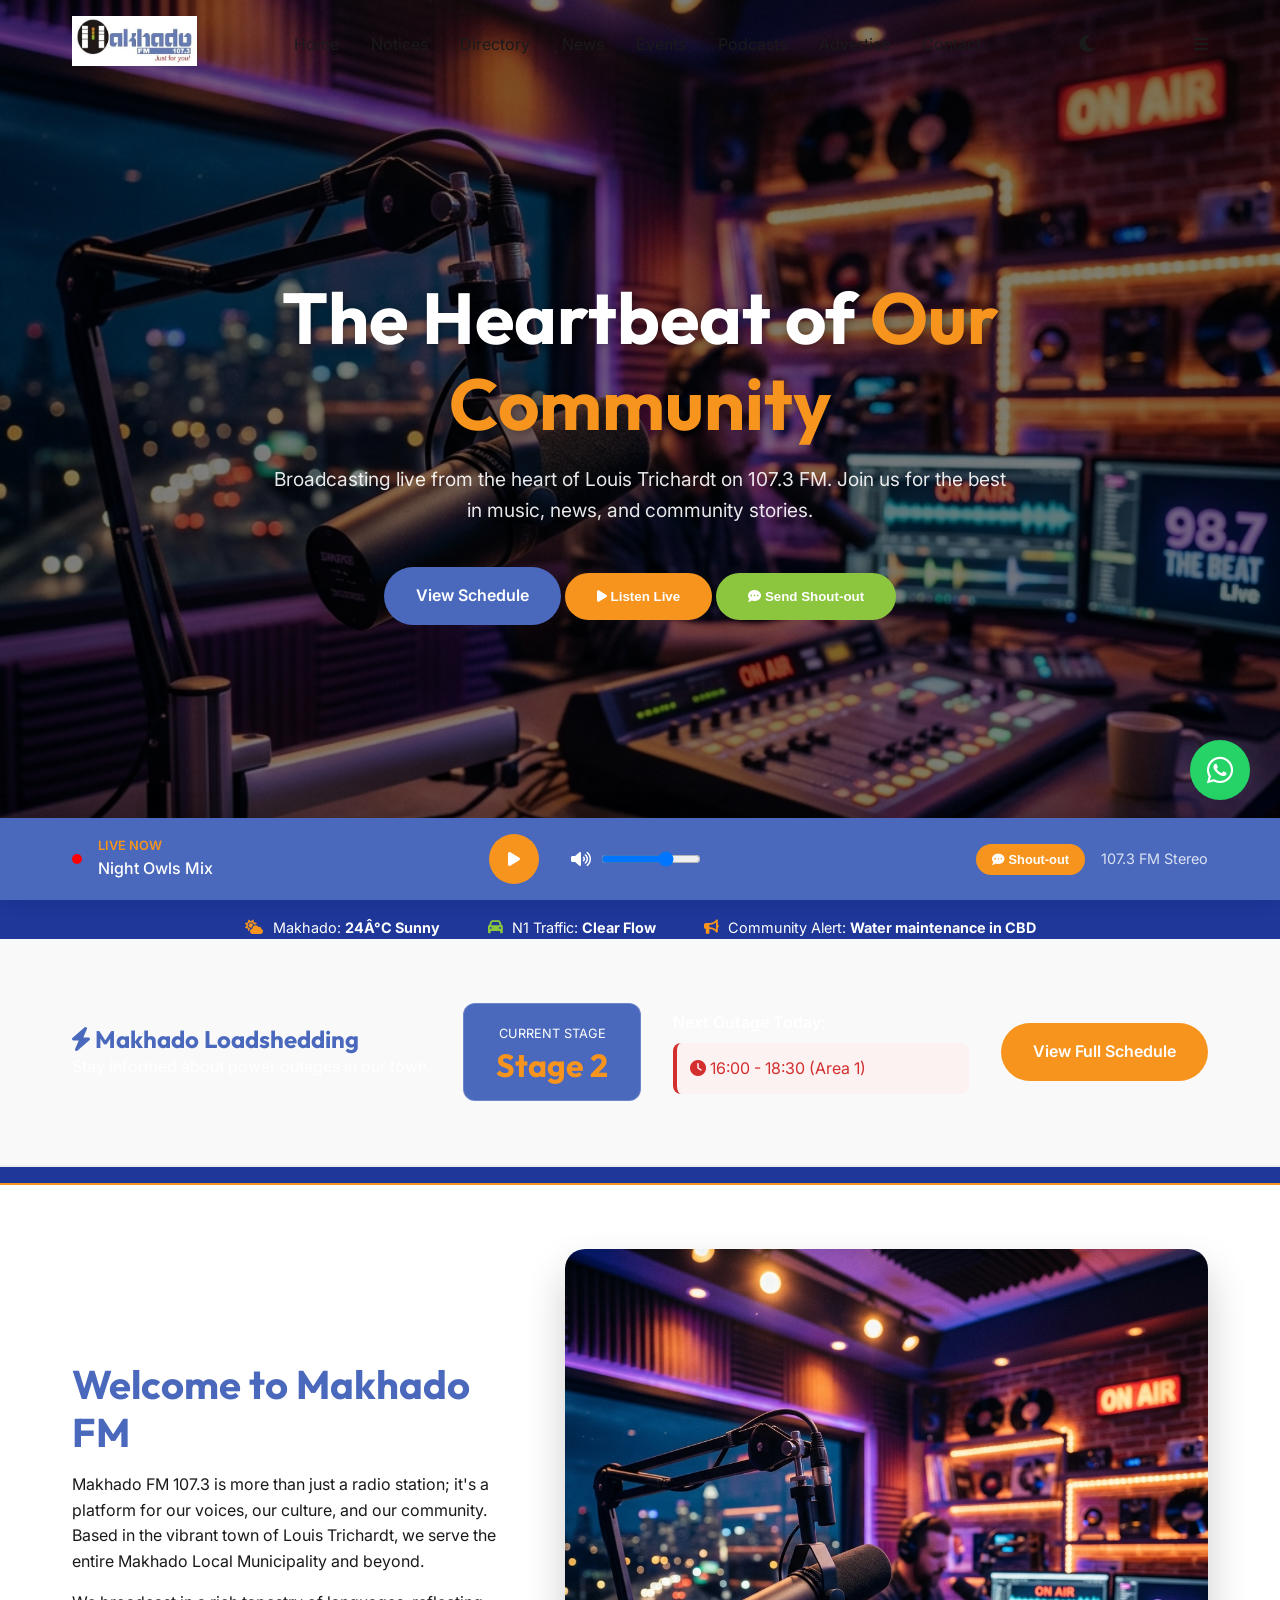
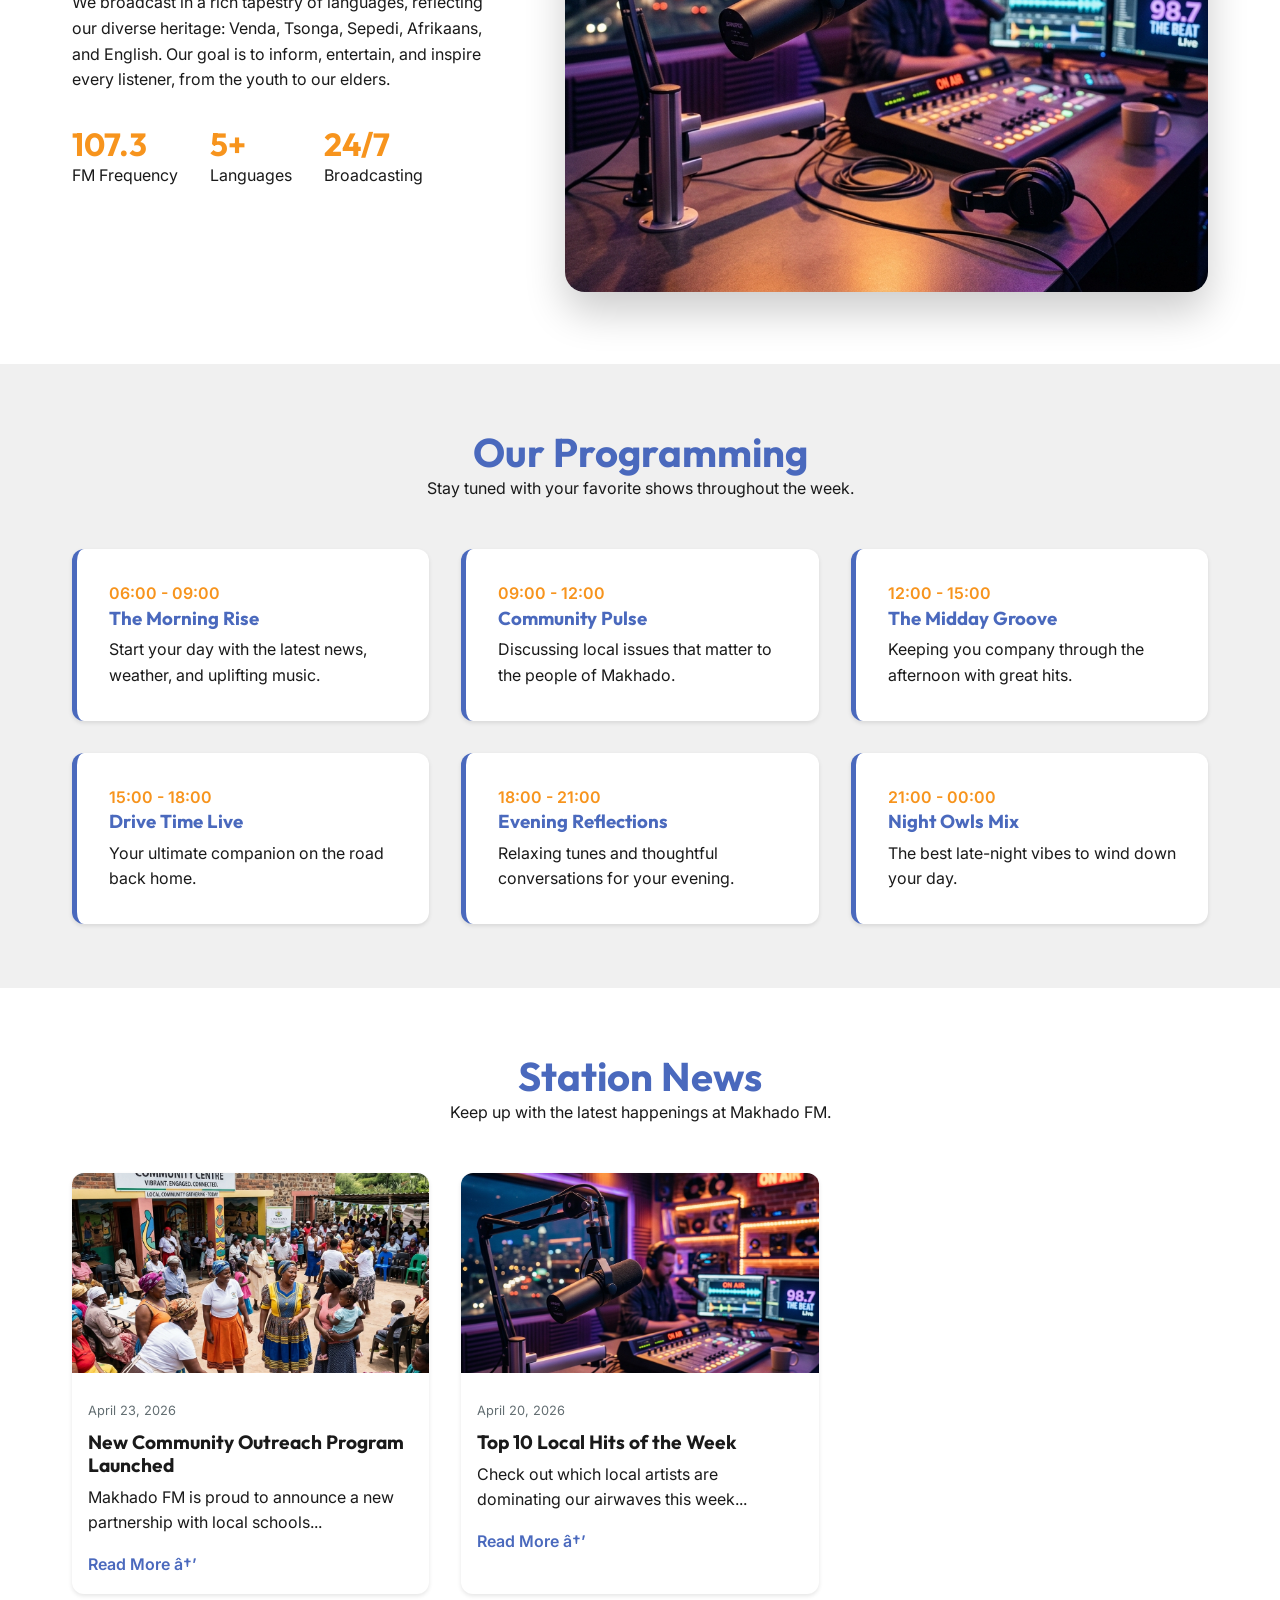
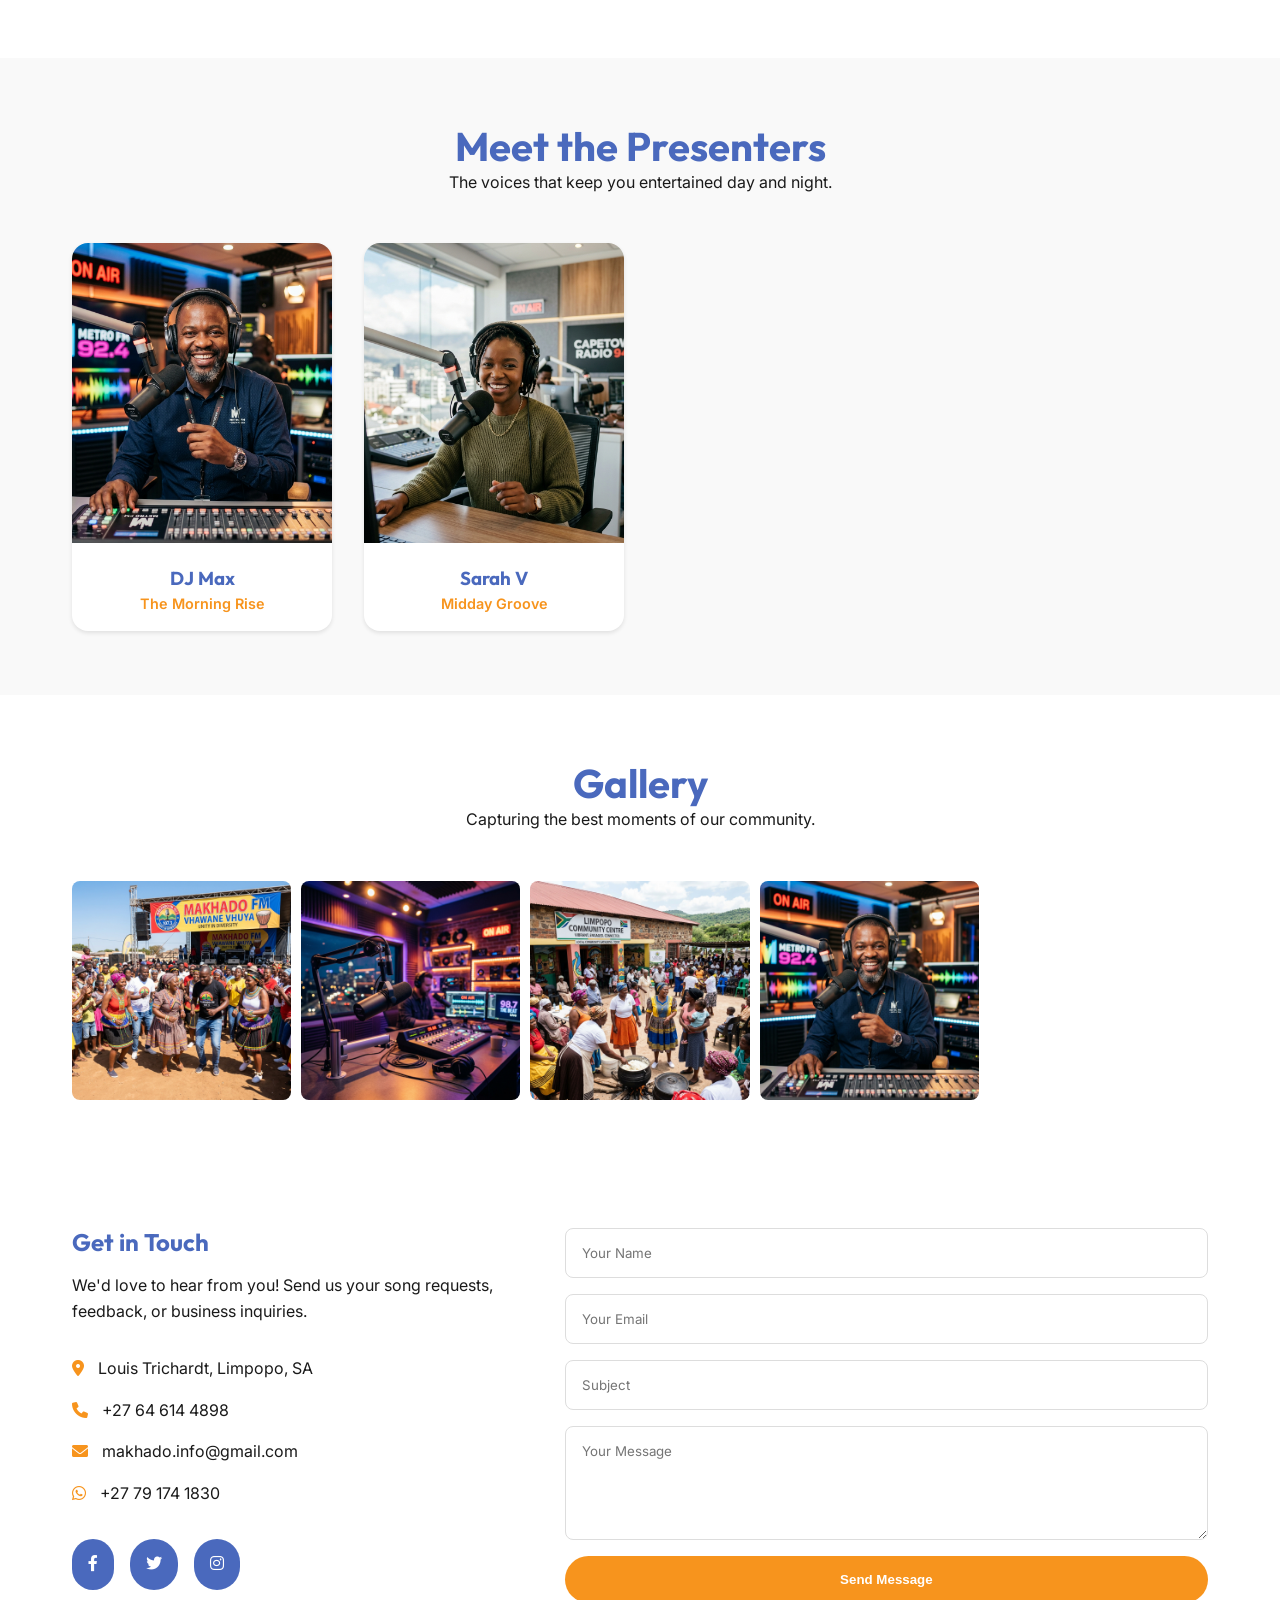
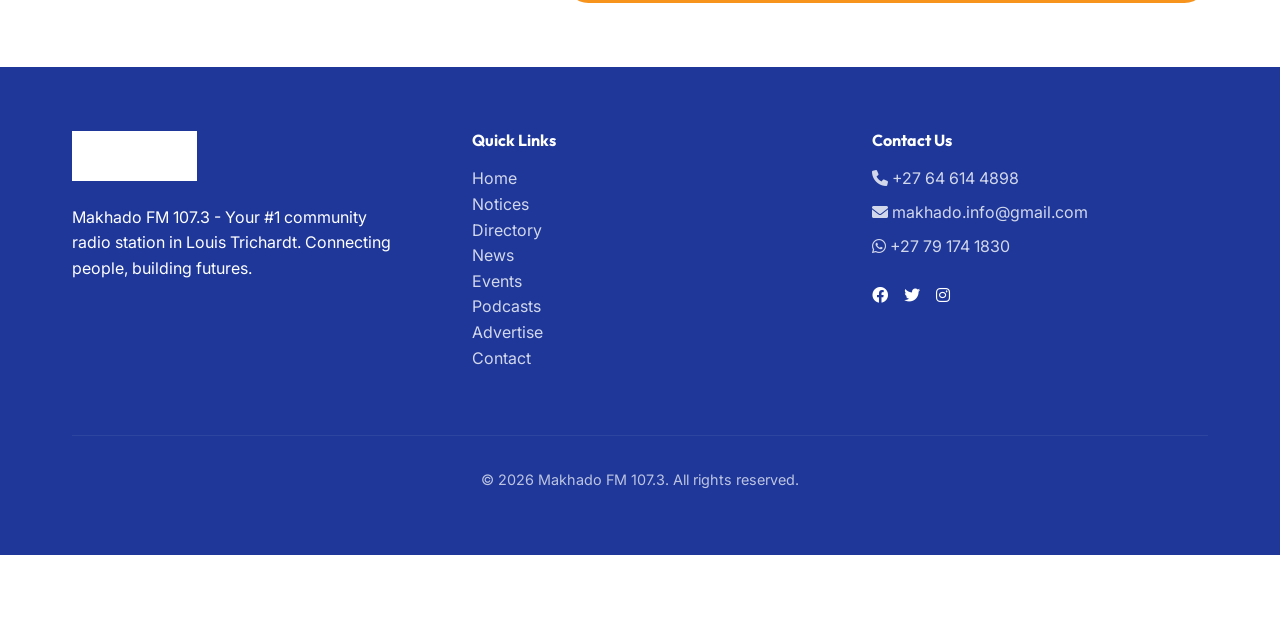
==== commit b2c7cfd8: "Revert "Implement Premium Edition design system with scroll animations and glassmorphism" This rever" ====
--- a/index.html
+++ b/index.html
@@ -1,4 +1,4 @@
-<!DOCTYPE html>
+﻿<!DOCTYPE html>
 <html lang="en">
 <head>
     <meta charset="UTF-8">
@@ -212,18 +212,14 @@
                 </div>
                 <div class="dj-grid">
                     <div class="dj-card">
-                        <div class="dj-img-container">
-                            <img src="assets/dj1.png" alt="DJ" class="dj-img">
-                        </div>
+                        <img src="assets/dj1.png" alt="DJ" class="dj-img">
                         <div class="dj-info">
                             <h3>DJ Max</h3>
                             <p>The Morning Rise</p>
                         </div>
                     </div>
                     <div class="dj-card">
-                        <div class="dj-img-container">
-                            <img src="assets/dj2.png" alt="DJ" class="dj-img">
-                        </div>
+                        <img src="assets/dj2.png" alt="DJ" class="dj-img">
                         <div class="dj-info">
                             <h3>Sarah V</h3>
                             <p>Midday Groove</p>
@@ -342,11 +338,8 @@
                 </div>
             </div>
             <div class="listen-options" style="display: flex; align-items: center; gap: 1rem;">
-                <button class="btn btn-secondary" onclick="sendShoutout()" style="padding: 0.6rem 1.2rem; font-size: 0.85rem; border-radius: 12px;"><i class="fas fa-comment-dots"></i> Send Shout-out</button>
-                <div style="text-align: right;">
-                    <span style="font-size: 0.9rem; font-weight: 700; color: var(--secondary);">107.3 FM</span>
-                    <p style="font-size: 0.7rem; opacity: 0.6; text-transform: uppercase; letter-spacing: 1px;">Louis Trichardt</p>
-                </div>
+                <button class="btn btn-secondary" onclick="sendShoutout()" style="padding: 0.5rem 1rem; font-size: 0.8rem;"><i class="fas fa-comment-dots"></i> Shout-out</button>
+                <span style="font-size: 0.9rem; opacity: 0.8;">107.3 FM Stereo</span>
             </div>
         </div>
     </div>
--- a/style.css
+++ b/style.css
@@ -1,597 +1,499 @@
-/* Makhado FM Design System - Premium Edition */
-@import url('https://fonts.googleapis.com/css2?family=Plus+Jakarta+Sans:wght@300;400;500;600;700;800&family=Outfit:wght@600;700;800;900&display=swap');
+/* Makhado FM Design System */
+@import url('https://fonts.googleapis.com/css2?family=Inter:wght@400;500;600&family=Outfit:wght@600;700;800&display=swap');
 
 :root {
-    /* Colors - Brand Aligned & Vibrant */
-    --primary: #4a69bd;
-    --primary-glow: rgba(74, 105, 189, 0.4);
-    --secondary: #f7941d;
-    --secondary-glow: rgba(247, 148, 29, 0.4);
-    --accent: #8cc63f;
-    --accent-glow: rgba(140, 198, 63, 0.4);
-    
-    --text-main: #0f172a;
-    --text-muted: #64748b;
+    /* Colors - Brand Aligned */
+    --primary: #4a69bd; /* Logo Blue */
+    --primary-light: #6a89cc;
+    --primary-dark: #1e3799;
+    --secondary: #f7941d; /* Logo Orange Accent */
+    --secondary-light: #ffb142;
+    --secondary-dark: #e67e22;
+    --accent: #8cc63f; /* Logo Green Accent */
+    --text-main: #1a1a1a;
+    --text-muted: #636e72;
     --text-light: #ffffff;
-    
     --bg-main: #ffffff;
-    --bg-alt: #f8fafc;
-    --bg-card: #ffffff;
-    
-    --glass: rgba(255, 255, 255, 0.7);
-    --glass-dark: rgba(15, 23, 42, 0.8);
+    --bg-card: #f9f9f9;
+    --glass: rgba(255, 255, 255, 0.1);
     --glass-border: rgba(255, 255, 255, 0.2);
-    
-    --gradient-primary: linear-gradient(135deg, #4a69bd 0%, #1e3799 100%);
-    --gradient-secondary: linear-gradient(135deg, #f7941d 0%, #e67e22 100%);
-    --gradient-surface: linear-gradient(180deg, rgba(255,255,255,1) 0%, rgba(248,250,252,1) 100%);
-
-    /* System Tokens */
-    --radius-sm: 8px;
-    --radius-md: 16px;
-    --radius-lg: 24px;
-    --radius-full: 9999px;
-    
-    --shadow-sm: 0 1px 2px rgba(0,0,0,0.05);
-    --shadow-md: 0 4px 6px -1px rgba(0,0,0,0.1), 0 2px 4px -1px rgba(0,0,0,0.06);
-    --shadow-lg: 0 20px 25px -5px rgba(0,0,0,0.1), 0 10px 10px -5px rgba(0,0,0,0.04);
-    --shadow-premium: 0 25px 50px -12px rgba(0,0,0,0.15);
-    
-    --transition-base: 0.3s cubic-bezier(0.4, 0, 0.2, 1);
-    --transition-smooth: 0.5s cubic-bezier(0.4, 0, 0.2, 1);
+
+    /* Spacing */
+    --space-xs: 0.5rem;
+    --space-sm: 1rem;
+    --space-md: 2rem;
+    --space-lg: 4rem;
+    --space-xl: 8rem;
+
+    /* Shadows */
+    --shadow-sm: 0 2px 4px rgba(0,0,0,0.1);
+    --shadow-md: 0 10px 20px rgba(0,0,0,0.1);
+    --shadow-lg: 0 20px 40px rgba(0,0,0,0.2);
+
+    /* Transitions */
+    --transition-fast: 0.2s ease;
+    --transition-slow: 0.5s cubic-bezier(0.4, 0, 0.2, 1);
 }
 
 body.dark-mode {
-    --bg-main: #020617;
-    --bg-alt: #0f172a;
-    --bg-card: #1e293b;
-    --text-main: #f8fafc;
-    --text-muted: #94a3b8;
-    --glass: rgba(15, 23, 42, 0.7);
-    --glass-border: rgba(255, 255, 255, 0.05);
-    --gradient-surface: linear-gradient(180deg, #1e293b 0%, #0f172a 100%);
+    --bg-main: #121212;
+    --bg-card: #1e1e1e;
+    --text-main: #f5f5f5;
+    --text-muted: #b0b0b0;
+    --glass: rgba(0, 0, 0, 0.3);
+    --glass-border: rgba(255, 255, 255, 0.1);
 }
 
 * {
     margin: 0;
     padding: 0;
     box-sizing: border-box;
-    -webkit-font-smoothing: antialiased;
-}
-
-html {
-    scroll-behavior: smooth;
 }
 
 body {
-    font-family: 'Plus Jakarta Sans', sans-serif;
+    font-family: 'Inter', sans-serif;
     color: var(--text-main);
     background-color: var(--bg-main);
     line-height: 1.6;
     overflow-x: hidden;
-    transition: background-color var(--transition-base);
 }
 
 h1, h2, h3, h4 {
     font-family: 'Outfit', sans-serif;
-    font-weight: 800;
-    line-height: 1.1;
-    letter-spacing: -0.02em;
-}
-
-/* Custom Scrollbar */
-::-webkit-scrollbar {
-    width: 8px;
-}
-::-webkit-scrollbar-track {
-    background: var(--bg-alt);
-}
-::-webkit-scrollbar-thumb {
+    font-weight: 700;
+    line-height: 1.2;
+}
+
+a {
+    text-decoration: none;
+    color: inherit;
+    transition: var(--transition-fast);
+}
+
+ul {
+    list-style: none;
+}
+
+/* Layout Utilities */
+.container {
+    max-width: 1200px;
+    margin: 0 auto;
+    padding: 0 var(--space-md);
+}
+
+.section {
+    padding: var(--space-lg) 0;
+}
+
+/* Glassmorphism */
+.glass-card {
+    background: var(--glass);
+    backdrop-filter: blur(10px);
+    -webkit-backdrop-filter: blur(10px);
+    border: 1px solid var(--glass-border);
+    border-radius: 16px;
+}
+
+/* Buttons */
+.btn {
+    display: inline-block;
+    padding: 1rem 2rem;
+    border-radius: 50px;
+    font-weight: 600;
+    cursor: pointer;
+    border: none;
+    transition: var(--transition-slow);
+    text-align: center;
+}
+
+.btn-primary {
     background: var(--primary);
-    border-radius: var(--radius-full);
-}
-
-/* Layout */
-.container {
-    max-width: 1280px;
-    margin: 0 auto;
-    padding: 0 1.5rem;
-}
-
-.section {
-    padding: 6rem 0;
-}
-
-/* Header */
+    color: white;
+}
+
+.btn-primary:hover {
+    background: var(--primary-light);
+    transform: translateY(-3px);
+    box-shadow: var(--shadow-md);
+}
+
+.btn-secondary {
+    background: var(--secondary);
+    color: white;
+}
+
+.btn-secondary:hover {
+    background: var(--secondary-light);
+    transform: translateY(-3px);
+    box-shadow: var(--shadow-md);
+}
+
+/* Header & Nav */
 header {
     position: fixed;
     top: 0;
     left: 0;
     right: 0;
     z-index: 1000;
-    padding: 1.5rem 0;
-    transition: all var(--transition-smooth);
+    padding: var(--space-sm) 0;
+    transition: var(--transition-slow);
 }
 
 header.scrolled {
-    padding: 0.75rem 0;
-    background: var(--glass);
-    backdrop-filter: blur(16px);
-    -webkit-backdrop-filter: blur(16px);
-    border-bottom: 1px solid var(--glass-border);
+    background: rgba(255, 255, 255, 0.9);
+    backdrop-filter: blur(10px);
+    box-shadow: var(--shadow-sm);
+    padding: 0.5rem 0;
+}
+
+nav {
+    display: flex;
+    justify-content: space-between;
+    align-items: center;
+}
+
+.logo img {
+    height: 50px;
+}
+
+.nav-links {
+    display: flex;
+    gap: var(--space-md);
+}
+
+.nav-links a:hover {
+    color: var(--primary);
+}
+
+.theme-toggle {
+    cursor: pointer;
+    font-size: 1.2rem;
+    color: var(--text-main);
+    transition: var(--transition-fast);
+}
+
+.theme-toggle:hover {
+    color: var(--primary);
+}
+
+body.dark-mode header.scrolled {
+    background: rgba(18, 18, 18, 0.9);
+}
+
+body.dark-mode .schedule-card, 
+body.dark-mode .news-card, 
+body.dark-mode .dj-card {
+    background: var(--bg-card);
+    border-color: var(--primary);
+}
+.hero {
+    height: 100vh;
+    background: linear-gradient(rgba(0,0,0,0.5), rgba(0,0,0,0.5)), url('assets/hero-bg.png');
+    background-size: cover;
+    background-position: center;
+    display: flex;
+    align-items: center;
+    color: white;
+    text-align: center;
+}
+
+.hero-content {
+    max-width: 800px;
+    margin: 0 auto;
+}
+
+.hero h1 {
+    font-size: clamp(2.5rem, 8vw, 4.5rem);
+    margin-bottom: var(--space-sm);
+    text-shadow: 2px 2px 10px rgba(0,0,0,0.3);
+}
+
+.hero p {
+    font-size: 1.2rem;
+    margin-bottom: var(--space-md);
+    opacity: 0.9;
+}
+
+/* Player */
+.sticky-player {
+    position: fixed;
+    bottom: 0;
+    left: 0;
+    right: 0;
+    background: var(--primary);
+    color: white;
+    padding: 1rem 0;
+    z-index: 1000;
+    box-shadow: 0 -5px 20px rgba(0,0,0,0.2);
+}
+
+.player-container {
+    display: flex;
+    align-items: center;
+    justify-content: space-between;
+}
+
+.now-playing {
+    display: flex;
+    align-items: center;
+    gap: var(--space-sm);
+}
+
+.now-playing .live-indicator {
+    width: 10px;
+    height: 10px;
+    background: #ff0000;
+    border-radius: 50%;
+    animation: blink 1s infinite;
+}
+
+@keyframes blink {
+    0% { opacity: 1; }
+    50% { opacity: 0.3; }
+    100% { opacity: 1; }
+}
+
+.controls {
+    display: flex;
+    align-items: center;
+    gap: var(--space-md);
+}
+
+.play-btn {
+    width: 50px;
+    height: 50px;
+    background: var(--secondary);
+    border-radius: 50%;
+    display: flex;
+    align-items: center;
+    justify-content: center;
+    cursor: pointer;
+    transition: var(--transition-fast);
+}
+
+.play-btn:hover {
+    transform: scale(1.1);
+}
+
+/* Schedule Section */
+.schedule-grid {
+    display: grid;
+    grid-template-columns: repeat(auto-fill, minmax(280px, 1fr));
+    gap: var(--space-md);
+    margin-top: var(--space-md);
+}
+
+.schedule-card {
+    background: white;
+    padding: var(--space-md);
+    border-radius: 12px;
+    box-shadow: var(--shadow-sm);
+    transition: var(--transition-slow);
+    border-left: 5px solid var(--primary);
+}
+
+.schedule-card:hover {
+    transform: translateY(-10px);
+    box-shadow: var(--shadow-md);
+}
+
+.schedule-card h3 {
+    color: var(--primary);
+    margin-bottom: 0.5rem;
+}
+
+.schedule-card .time {
+    font-weight: 600;
+    color: var(--secondary);
+}
+
+/* Contact Form */
+.contact-container {
+    display: grid;
+    grid-template-columns: 1fr 1.5fr;
+    gap: var(--space-lg);
+}
+
+.contact-info h2 {
+    margin-bottom: var(--space-sm);
+}
+
+form {
+    display: flex;
+    flex-direction: column;
+    gap: var(--space-sm);
+}
+
+input, textarea {
+    padding: 1rem;
+    border: 1px solid #ddd;
+    border-radius: 8px;
+    font-family: inherit;
+}
+
+input:focus, textarea:focus {
+    outline: none;
+    border-color: var(--primary);
+}
+
+/* Footer */
+footer {
+    background: var(--primary-dark);
+    color: white;
+    padding: var(--space-lg) 0;
+    margin-bottom: 80px; /* Space for sticky player */
+}
+
+.footer-grid {
+    display: grid;
+    grid-template-columns: repeat(auto-fit, minmax(200px, 1fr));
+    gap: var(--space-lg);
+}
+
+.footer-bottom {
+    margin-top: var(--space-lg);
+    padding-top: var(--space-md);
+    border-top: 1px solid rgba(255,255,255,0.1);
+    text-align: center;
+    font-size: 0.9rem;
+    opacity: 0.7;
+}
+
+/* DJ / Presenters Section */
+.dj-grid {
+    display: grid;
+    grid-template-columns: repeat(auto-fill, minmax(250px, 1fr));
+    gap: var(--space-md);
+    margin-top: var(--space-md);
+}
+
+.dj-card {
+    background: white;
+    border-radius: 16px;
+    overflow: hidden;
+    box-shadow: var(--shadow-sm);
+    transition: var(--transition-slow);
+    text-align: center;
+}
+
+.dj-card:hover {
+    transform: translateY(-10px);
     box-shadow: var(--shadow-lg);
 }
 
-.nav-container nav {
-    display: flex;
-    justify-content: space-between;
-    align-items: center;
-}
-
-.logo img {
-    height: 48px;
-    transition: transform var(--transition-base);
-}
-
-.logo:hover img {
-    transform: scale(1.05);
-}
-
-.nav-links {
-    display: flex;
-    gap: 2.5rem;
-    align-items: center;
-}
-
-.nav-links a {
+.dj-img {
+    height: 300px;
+    width: 100%;
+    object-fit: cover;
+}
+
+.dj-info {
+    padding: var(--space-sm);
+}
+
+.dj-info h3 {
+    color: var(--primary);
+    margin-bottom: 0.2rem;
+}
+
+.dj-info p {
+    color: var(--secondary);
     font-weight: 600;
-    font-size: 0.95rem;
-    color: var(--text-main);
-    opacity: 0.8;
-    position: relative;
-}
-
-.nav-links a::after {
-    content: '';
-    position: absolute;
-    bottom: -4px;
-    left: 0;
-    width: 0;
-    height: 2px;
-    background: var(--secondary);
-    transition: width var(--transition-base);
-}
-
-.nav-links a:hover {
-    opacity: 1;
-    color: var(--primary);
-}
-
-.nav-links a:hover::after {
+    font-size: 0.9rem;
+}
+
+/* News Section */
+.news-grid {
+    display: grid;
+    grid-template-columns: repeat(auto-fill, minmax(300px, 1fr));
+    gap: var(--space-md);
+}
+
+.news-card {
+    background: white;
+    border-radius: 12px;
+    overflow: hidden;
+    box-shadow: var(--shadow-sm);
+}
+
+.news-img {
+    height: 200px;
     width: 100%;
-}
-
-.theme-toggle {
-    width: 40px;
-    height: 40px;
-    display: flex;
-    align-items: center;
-    justify-content: center;
-    border-radius: 12px;
-    background: var(--bg-alt);
-    cursor: pointer;
-    transition: all var(--transition-base);
-    border: 1px solid var(--glass-border);
-}
-
-.theme-toggle:hover {
-    background: var(--primary);
-    color: white;
-    transform: rotate(15deg);
-}
-
-/* Hero Section */
-.hero {
-    position: relative;
-    height: 100vh;
-    min-height: 700px;
-    display: flex;
-    align-items: center;
-    justify-content: center;
-    color: white;
+    object-fit: cover;
+}
+
+.news-content {
+    padding: var(--space-sm);
+}
+
+.news-content .date {
+    font-size: 0.8rem;
+    color: var(--text-muted);
+}
+
+.news-content h3 {
+    margin: 0.5rem 0;
+    font-size: 1.2rem;
+}
+
+/* Gallery */
+.gallery-grid {
+    display: grid;
+    grid-template-columns: repeat(auto-fill, minmax(200px, 1fr));
+    gap: 10px;
+}
+
+.gallery-item {
+    aspect-ratio: 1;
     overflow: hidden;
-    background: #020617;
-}
-
-.hero::before {
-    content: '';
-    position: absolute;
-    inset: 0;
-    background: url('assets/hero-bg.png') center/cover no-repeat;
-    opacity: 0.4;
-    transform: scale(1.1);
-    animation: slowZoom 20s infinite alternate;
-}
-
-@keyframes slowZoom {
-    from { transform: scale(1); }
-    to { transform: scale(1.1); }
-}
-
-.hero::after {
-    content: '';
-    position: absolute;
-    inset: 0;
-    background: radial-gradient(circle at center, transparent 0%, rgba(2,6,23,0.8) 100%);
-}
-
-.hero-content {
-    position: relative;
-    z-index: 10;
-    text-align: center;
-    max-width: 900px;
-}
-
-.hero h1 {
-    font-size: clamp(3rem, 10vw, 5.5rem);
-    margin-bottom: 1.5rem;
-    animation: fadeInUp 1s cubic-bezier(0.2, 0.8, 0.2, 1);
-}
-
-.hero p {
-    font-size: 1.25rem;
-    margin-bottom: 2.5rem;
-    opacity: 0.9;
-    max-width: 600px;
-    margin-inline: auto;
-    animation: fadeInUp 1s cubic-bezier(0.2, 0.8, 0.2, 1) 0.2s backwards;
-}
-
-.hero-btns {
-    display: flex;
-    gap: 1.5rem;
-    justify-content: center;
-    flex-wrap: wrap;
-    animation: fadeInUp 1s cubic-bezier(0.2, 0.8, 0.2, 1) 0.4s backwards;
-}
-
-@keyframes fadeInUp {
-    from { opacity: 0; transform: translateY(30px); }
-    to { opacity: 1; transform: translateY(0); }
-}
-
-/* Buttons */
-.btn {
-    padding: 1.1rem 2.5rem;
-    border-radius: var(--radius-md);
-    font-weight: 700;
-    font-size: 1rem;
-    transition: all var(--transition-base);
-    display: inline-flex;
-    align-items: center;
-    gap: 0.75rem;
-    border: none;
-    cursor: pointer;
-}
-
-.btn-primary {
-    background: var(--gradient-primary);
-    color: white;
-    box-shadow: 0 10px 20px -5px var(--primary-glow);
-}
-
-.btn-primary:hover {
-    transform: translateY(-4px);
-    box-shadow: 0 15px 30px -5px var(--primary-glow);
-}
-
-.btn-secondary {
-    background: var(--gradient-secondary);
-    color: white;
-    box-shadow: 0 10px 20px -5px var(--secondary-glow);
-}
-
-.btn-secondary:hover {
-    transform: translateY(-4px);
-    box-shadow: 0 15px 30px -5px var(--secondary-glow);
-}
-
-/* Cards & Sections */
-.glass-card {
-    background: var(--glass);
-    backdrop-filter: blur(20px);
-    -webkit-backdrop-filter: blur(20px);
-    border: 1px solid var(--glass-border);
-    border-radius: var(--radius-lg);
-    transition: all var(--transition-base);
-}
-
-.schedule-card, .news-card, .dj-card {
-    background: var(--bg-card);
-    border-radius: var(--radius-lg);
-    padding: 2rem;
-    border: 1px solid var(--glass-border);
-    box-shadow: var(--shadow-md);
-    transition: all var(--transition-smooth);
-}
-
-.schedule-card:hover, .news-card:hover, .dj-card:hover {
-    transform: translateY(-12px);
-    box-shadow: var(--shadow-premium);
-    border-color: var(--primary);
-}
-
-/* Programming Schedule */
-.schedule-grid {
-    display: grid;
-    grid-template-columns: repeat(auto-fill, minmax(320px, 1fr));
-    gap: 2rem;
-}
-
-.schedule-card {
-    display: flex;
-    flex-direction: column;
-    gap: 1rem;
-    border-left: 6px solid var(--primary);
-}
-
-.schedule-card .time {
-    display: inline-block;
-    padding: 0.4rem 1rem;
-    background: var(--bg-alt);
-    border-radius: var(--radius-sm);
-    color: var(--primary);
-    font-weight: 800;
-    font-size: 0.9rem;
-    align-self: flex-start;
-}
-
-/* News Cards */
-.news-grid {
-    display: grid;
-    grid-template-columns: repeat(auto-fill, minmax(350px, 1fr));
-    gap: 2.5rem;
-}
-
-.news-card {
-    padding: 0;
-    overflow: hidden;
-}
-
-.news-img {
-    width: 100%;
-    height: 240px;
-    object-fit: cover;
-    transition: transform 0.8s cubic-bezier(0.2, 0.8, 0.2, 1);
-}
-
-.news-card:hover .news-img {
-    transform: scale(1.1);
-}
-
-.news-content {
-    padding: 2rem;
-}
-
-/* DJ Cards */
-.dj-grid {
-    display: grid;
-    grid-template-columns: repeat(auto-fill, minmax(280px, 1fr));
-    gap: 2.5rem;
-}
-
-.dj-card {
-    padding: 0;
-    text-align: center;
-}
-
-.dj-img-container {
-    width: 100%;
-    height: 320px;
-    overflow: hidden;
-}
-
-.dj-img {
+    border-radius: 8px;
+}
+
+.gallery-item img {
     width: 100%;
     height: 100%;
     object-fit: cover;
-    transition: transform 0.8s cubic-bezier(0.2, 0.8, 0.2, 1);
-}
-
-.dj-card:hover .dj-img {
-    transform: scale(1.15) translateY(-10px);
-}
-
-.dj-info {
-    padding: 2rem;
-}
-
-/* Sticky Player - Premium Overhaul */
-.sticky-player {
-    position: fixed;
-    bottom: 2rem;
-    left: 2rem;
-    right: 2rem;
-    background: var(--glass-dark);
-    backdrop-filter: blur(24px);
-    -webkit-backdrop-filter: blur(24px);
-    border: 1px solid var(--glass-border);
-    padding: 1.25rem 2rem;
-    border-radius: var(--radius-lg);
-    color: white;
-    z-index: 1000;
-    box-shadow: 0 25px 50px -12px rgba(0,0,0,0.5);
-    transition: all var(--transition-smooth);
-}
-
-.player-container {
-    display: grid;
-    grid-template-columns: 1fr auto 1fr;
-    align-items: center;
-    gap: 2rem;
-}
-
-.play-btn {
-    width: 60px;
-    height: 60px;
-    background: var(--secondary);
-    border-radius: 50%;
-    display: flex;
-    align-items: center;
-    justify-content: center;
-    cursor: pointer;
-    box-shadow: 0 8px 16px var(--secondary-glow);
-    transition: all var(--transition-base);
-}
-
-.play-btn:hover {
-    transform: scale(1.1) rotate(5deg);
-    box-shadow: 0 12px 24px var(--secondary-glow);
-}
-
-.play-btn i {
-    font-size: 1.5rem;
-    margin-left: 4px;
-}
-
-/* Contact Section */
-.contact-container {
-    display: grid;
-    grid-template-columns: 1fr 1fr;
-    gap: 4rem;
-}
-
-.contact-form {
-    padding: 3rem;
-}
-
-input, textarea {
-    width: 100%;
-    padding: 1.25rem;
-    border: 2px solid var(--bg-alt);
-    border-radius: var(--radius-md);
-    background: var(--bg-alt);
-    font-family: inherit;
-    font-size: 1rem;
-    color: var(--text-main);
-    transition: all var(--transition-base);
-}
-
-input:focus, textarea:focus {
-    outline: none;
-    border-color: var(--primary);
-    background: var(--bg-main);
-    box-shadow: 0 0 0 4px var(--primary-glow);
-}
-
-/* WhatsApp Float */
+    transition: var(--transition-slow);
+}
+
+.gallery-item:hover img {
+    transform: scale(1.1);
+}
+
+/* WhatsApp Button */
 .whatsapp-float {
     position: fixed;
-    bottom: 9rem;
-    right: 2rem;
+    bottom: 100px;
+    right: 30px;
     width: 60px;
     height: 60px;
     background: #25d366;
     color: white;
-    border-radius: 20px;
+    border-radius: 50%;
     display: flex;
     align-items: center;
     justify-content: center;
-    font-size: 1.8rem;
-    box-shadow: 0 10px 20px rgba(37, 211, 102, 0.4);
+    font-size: 30px;
+    box-shadow: var(--shadow-lg);
     z-index: 999;
-    transition: all var(--transition-base);
+    transition: var(--transition-fast);
 }
 
 .whatsapp-float:hover {
-    transform: translateY(-8px) scale(1.1);
-    box-shadow: 0 15px 30px rgba(37, 211, 102, 0.6);
-}
-
-/* Footer */
-footer {
-    background: #020617;
-    color: white;
-    padding: 6rem 0 12rem 0; /* Extra padding for sticky player */
-}
-
-.footer-grid {
-    display: grid;
-    grid-template-columns: 2fr 1fr 1fr;
-    gap: 4rem;
-}
-
-.footer-grid h4 {
-    margin-bottom: 2rem;
-    color: var(--secondary);
-}
-
-.footer-grid ul li {
-    margin-bottom: 1rem;
-}
-
-.footer-grid ul li a {
-    opacity: 0.7;
-}
-
-.footer-grid ul li a:hover {
-    opacity: 1;
-    padding-left: 8px;
-}
-
-/* Gallery */
-.gallery-grid {
-    display: grid;
-    grid-template-columns: repeat(auto-fill, minmax(250px, 1fr));
-    gap: 1.5rem;
-}
-
-.gallery-item {
-    position: relative;
-    border-radius: var(--radius-md);
-    overflow: hidden;
-    aspect-ratio: 1;
-}
-
-.gallery-item::after {
-    content: '';
-    position: absolute;
-    inset: 0;
-    background: linear-gradient(to top, rgba(0,0,0,0.6), transparent);
-    opacity: 0;
-    transition: opacity var(--transition-base);
-}
-
-.gallery-item:hover::after {
-    opacity: 1;
-}
-
-/* Mobile Adjustments */
-@media (max-width: 1024px) {
-    .player-container {
-        grid-template-columns: 1fr auto;
-    }
-    .listen-options {
-        display: none !important;
-    }
-}
-
+    transform: scale(1.1) rotate(10deg);
+}
+
+/* Responsive */
 @media (max-width: 768px) {
-    .section { padding: 4rem 0; }
-    .nav-links { display: none; }
-    .contact-container { grid-template-columns: 1fr; }
-    .footer-grid { grid-template-columns: 1fr; gap: 3rem; }
-    
-    .sticky-player {
-        bottom: 1rem;
-        left: 1rem;
-        right: 1rem;
-        padding: 1rem;
+    .nav-links {
+        display: none;
     }
     
-    .player-container {
-        gap: 1rem;
+    .contact-container {
+        grid-template-columns: 1fr;
     }
     
-    .now-playing p { font-size: 0.8rem; }
-}
+    .hero h1 {
+        font-size: 3rem;
+    }
+}
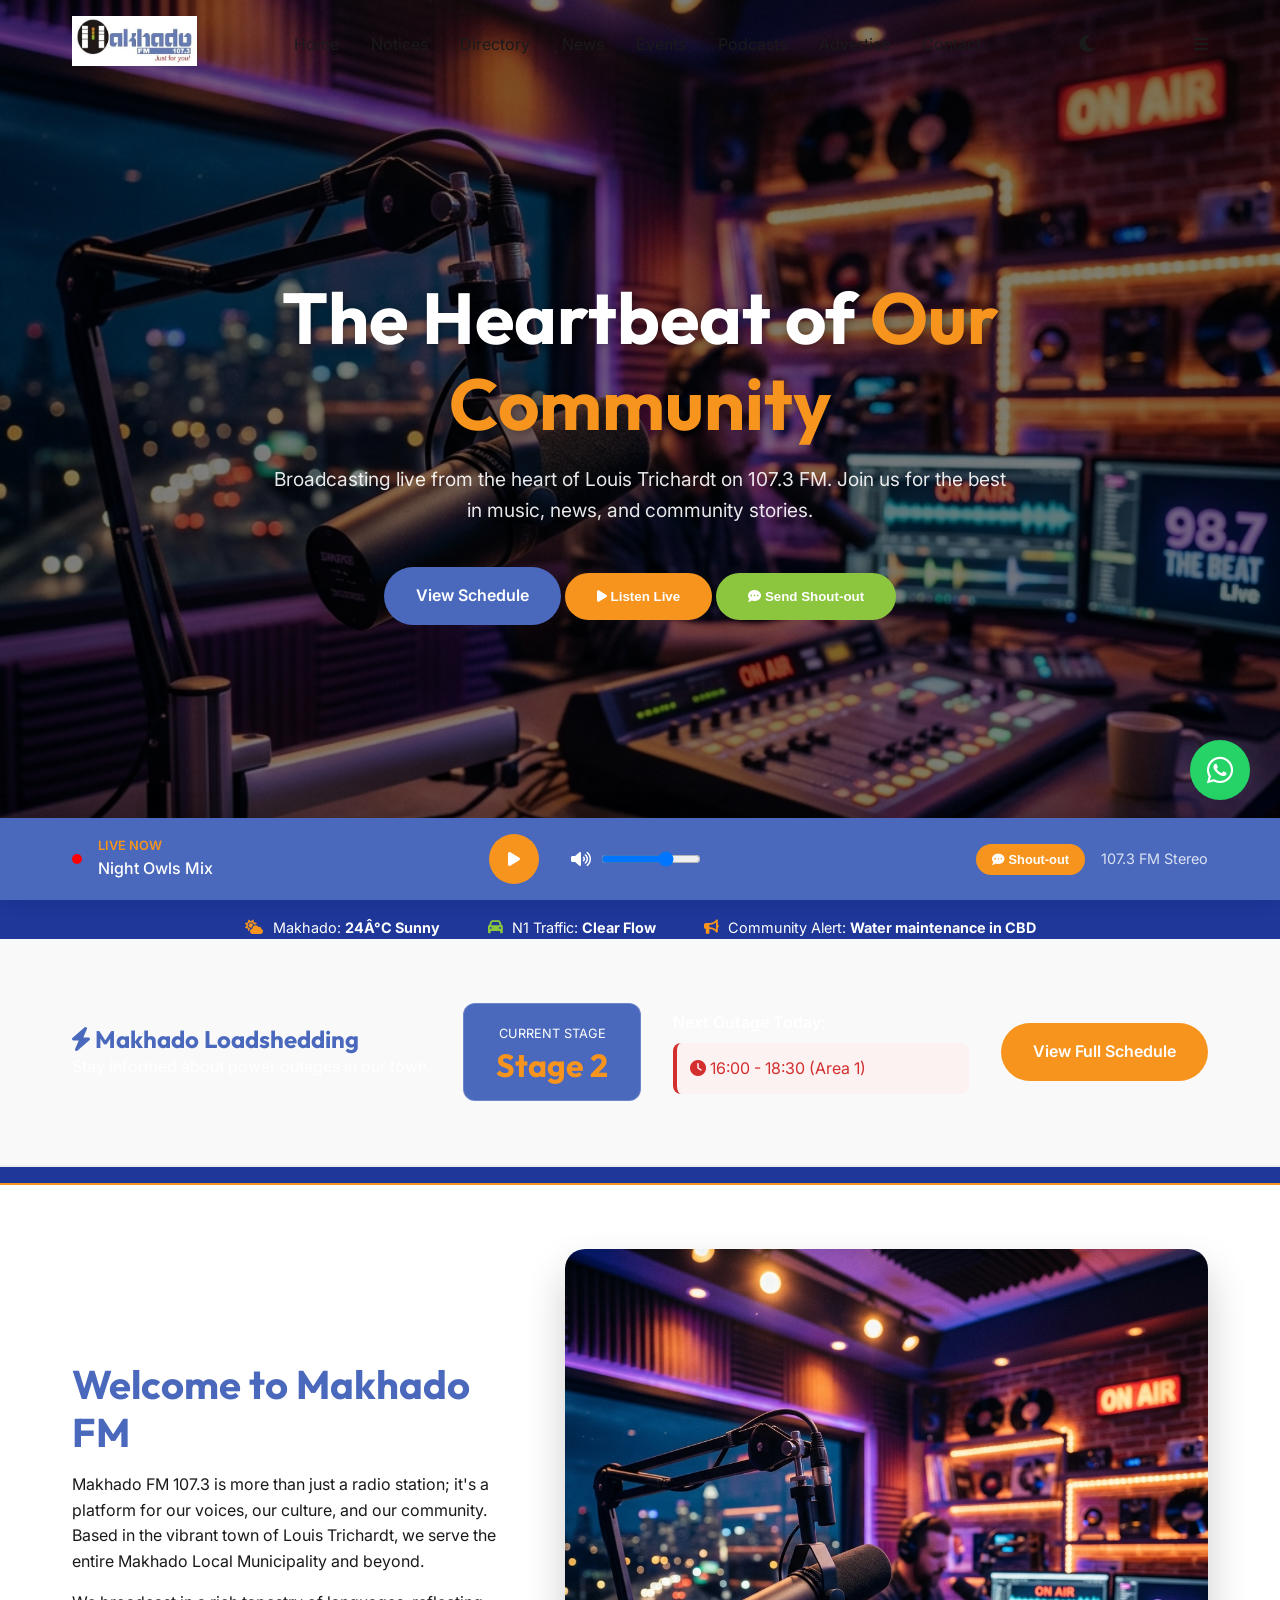
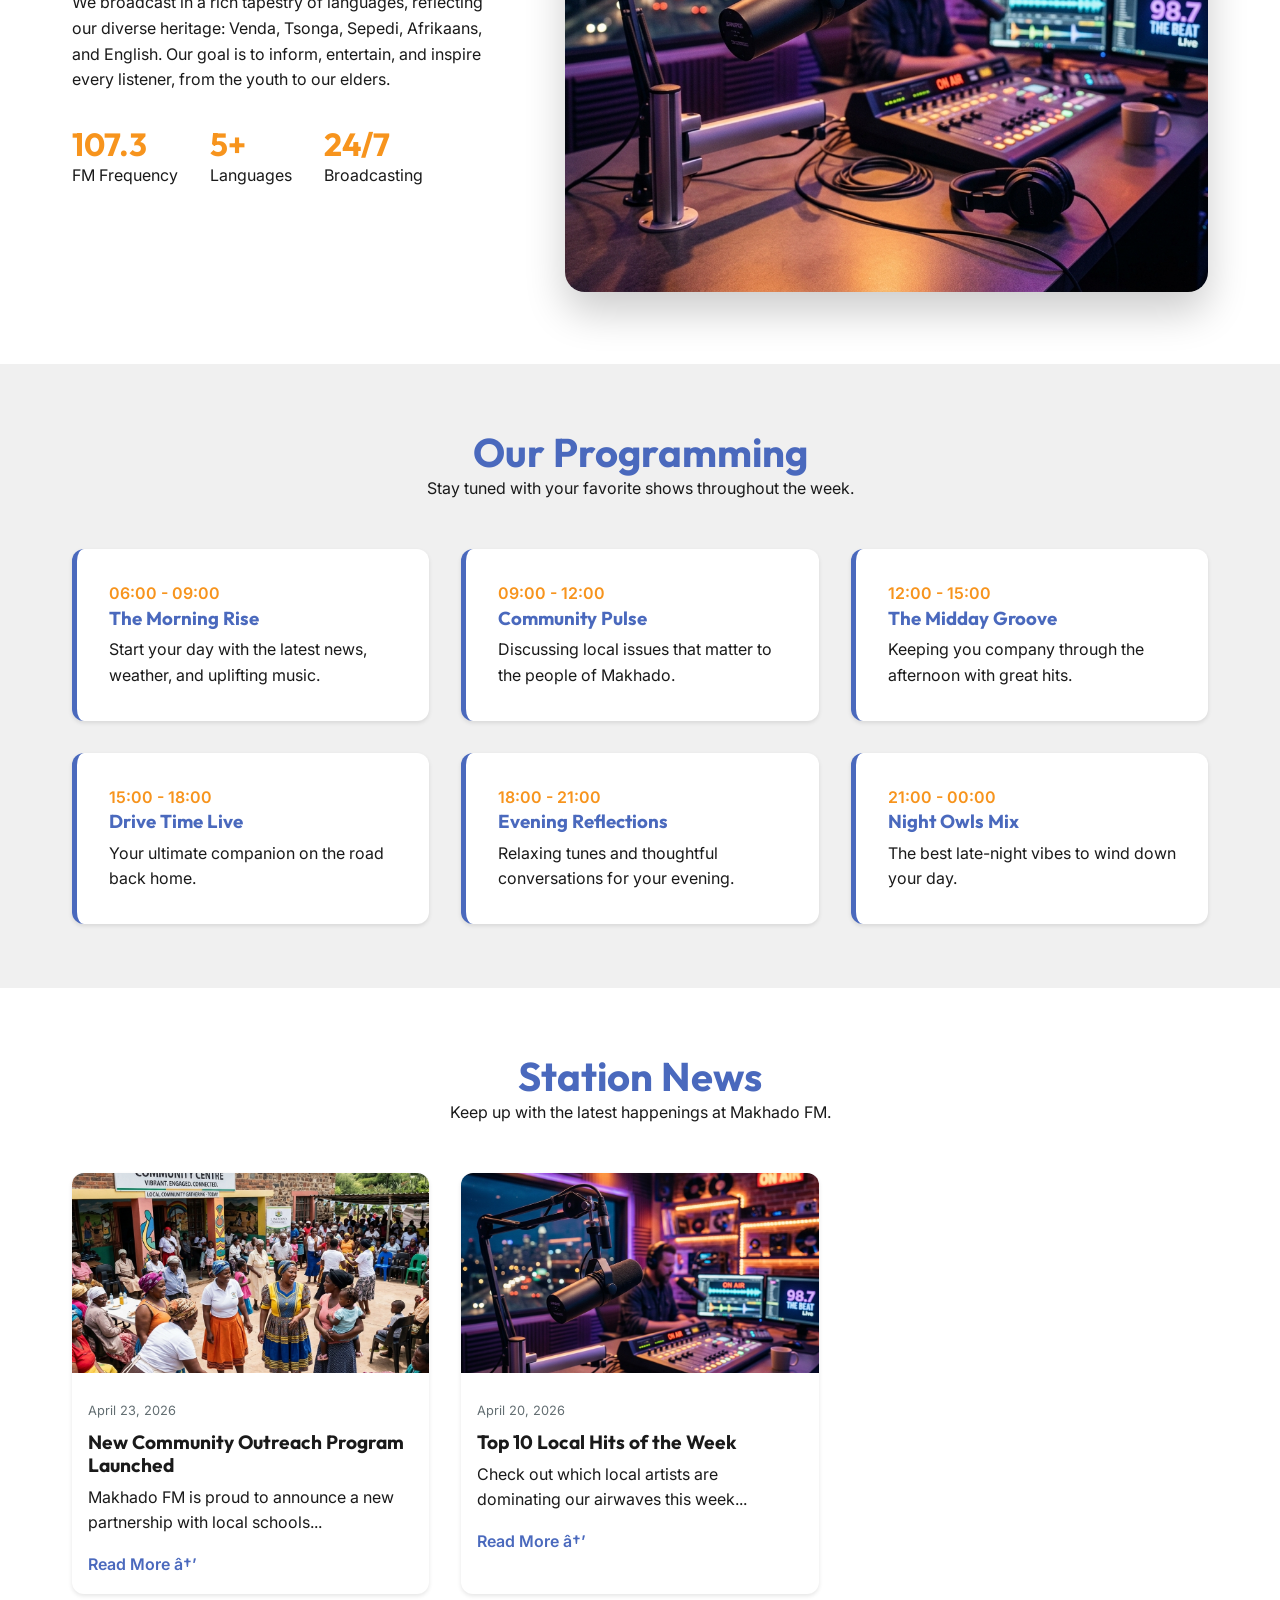
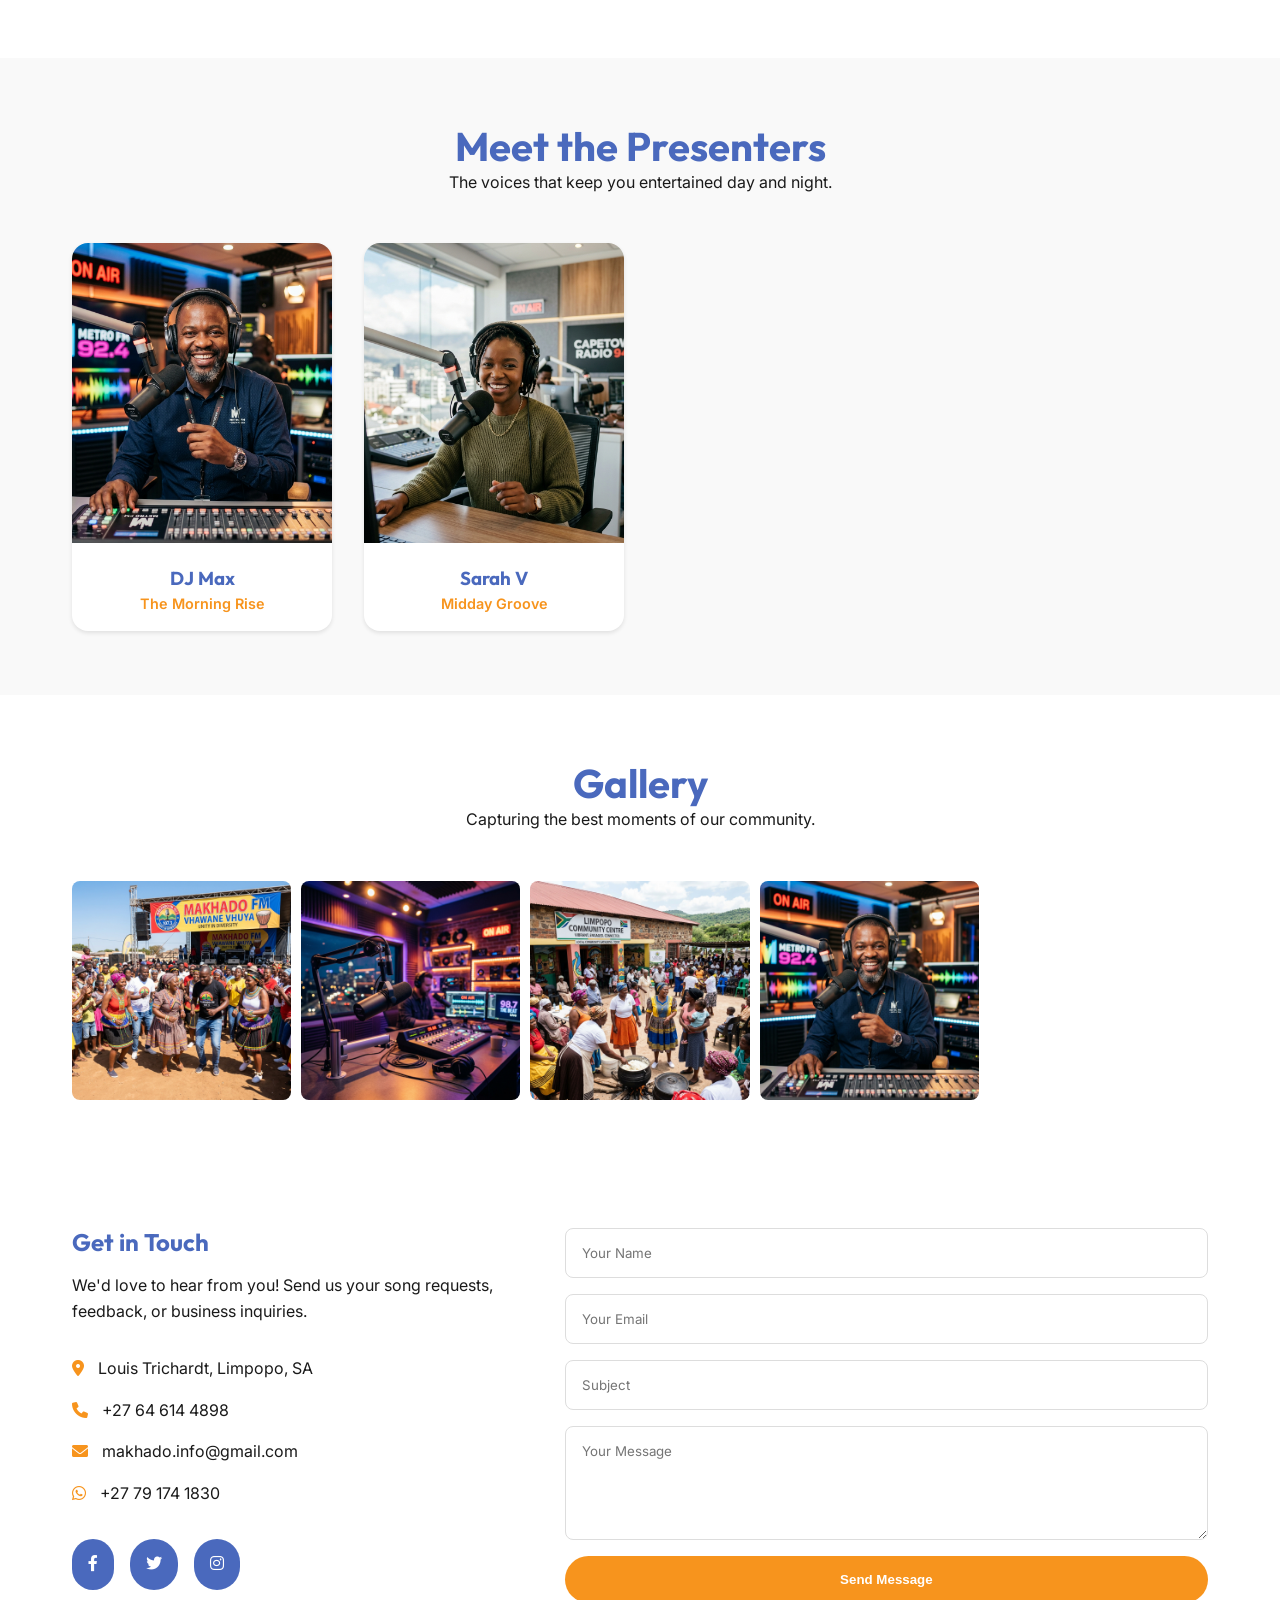
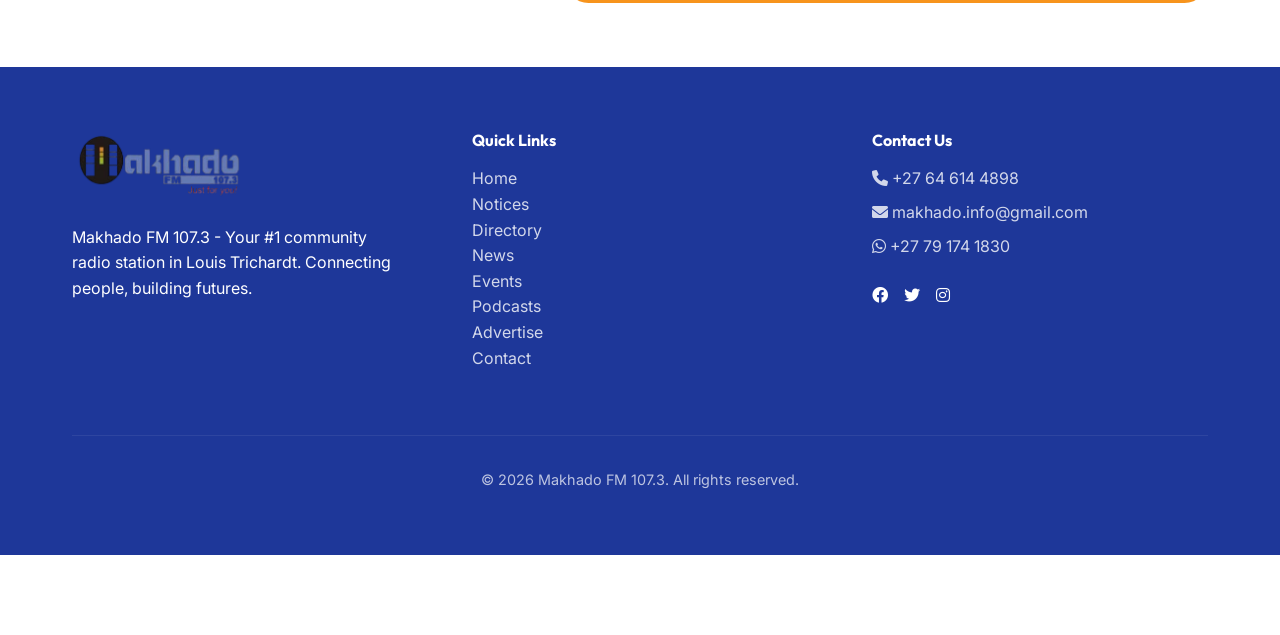
==== commit f28e613e: "Add new transparent footer logo and update all HTML pages" ====
--- a/index.html
+++ b/index.html
@@ -282,7 +282,7 @@
         <div class="container">
             <div class="footer-grid">
                 <div>
-                    <img src="assets/logo.jpg" alt="Makhado FM" style="height: 50px; margin-bottom: 1rem; filter: brightness(0) invert(1);">
+                    <img src="assets/footer-logo.png" alt="Makhado FM" style="height: 70px; margin-bottom: 1rem;">
                     <p>Makhado FM 107.3 - Your #1 community radio station in Louis Trichardt. Connecting people, building futures.</p>
                 </div>
                 <div>
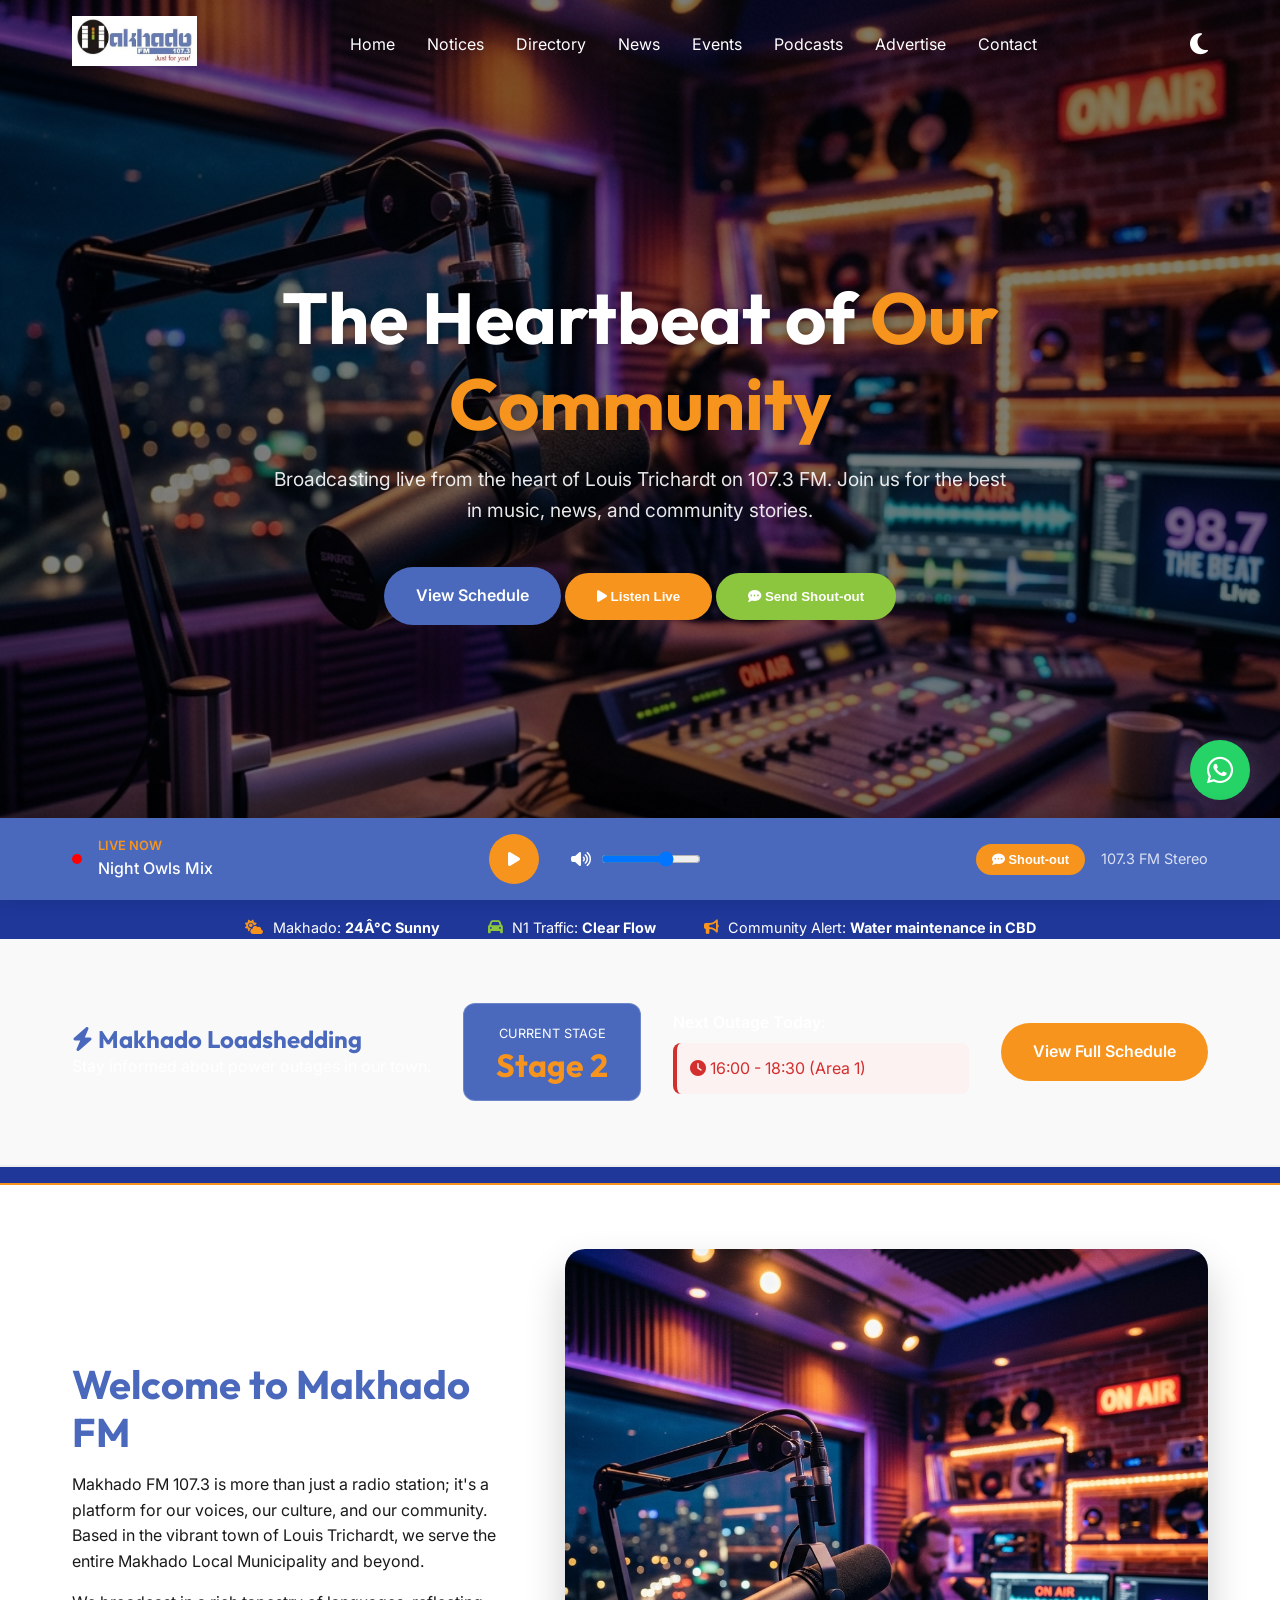
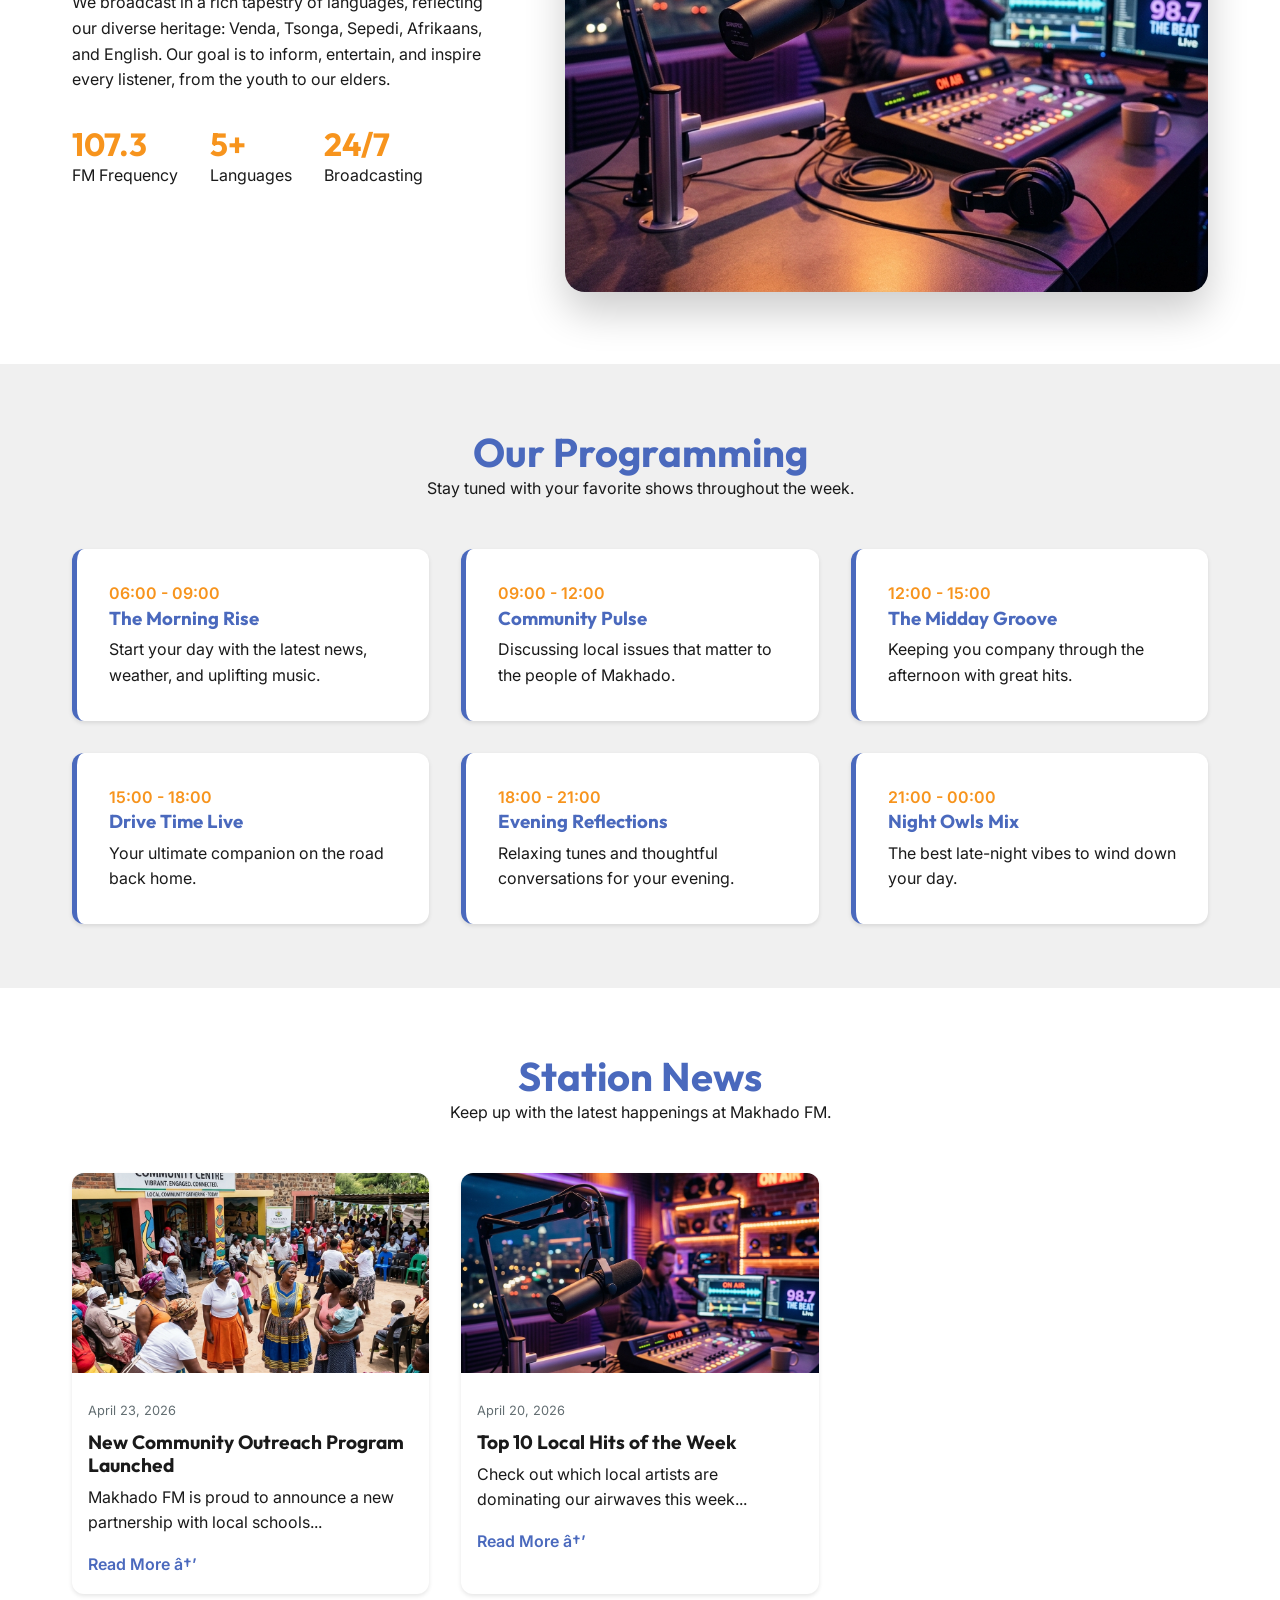
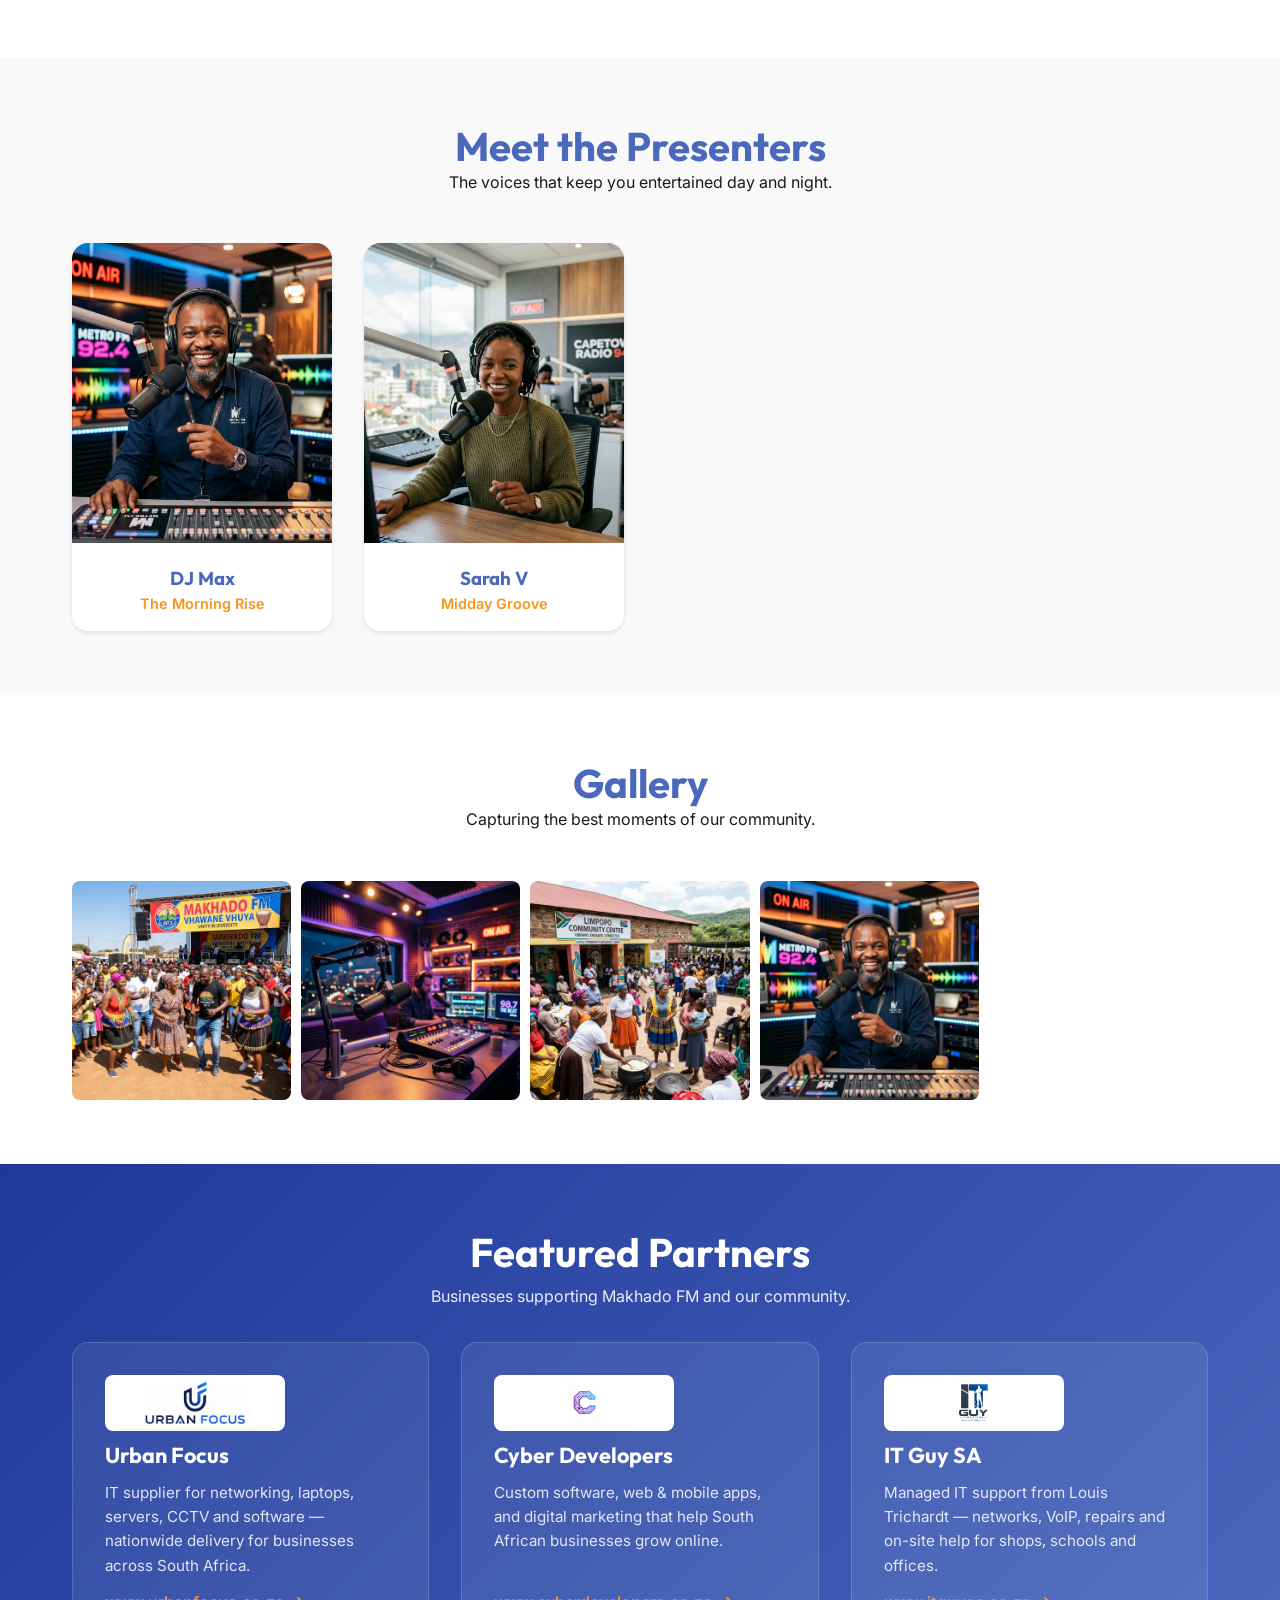
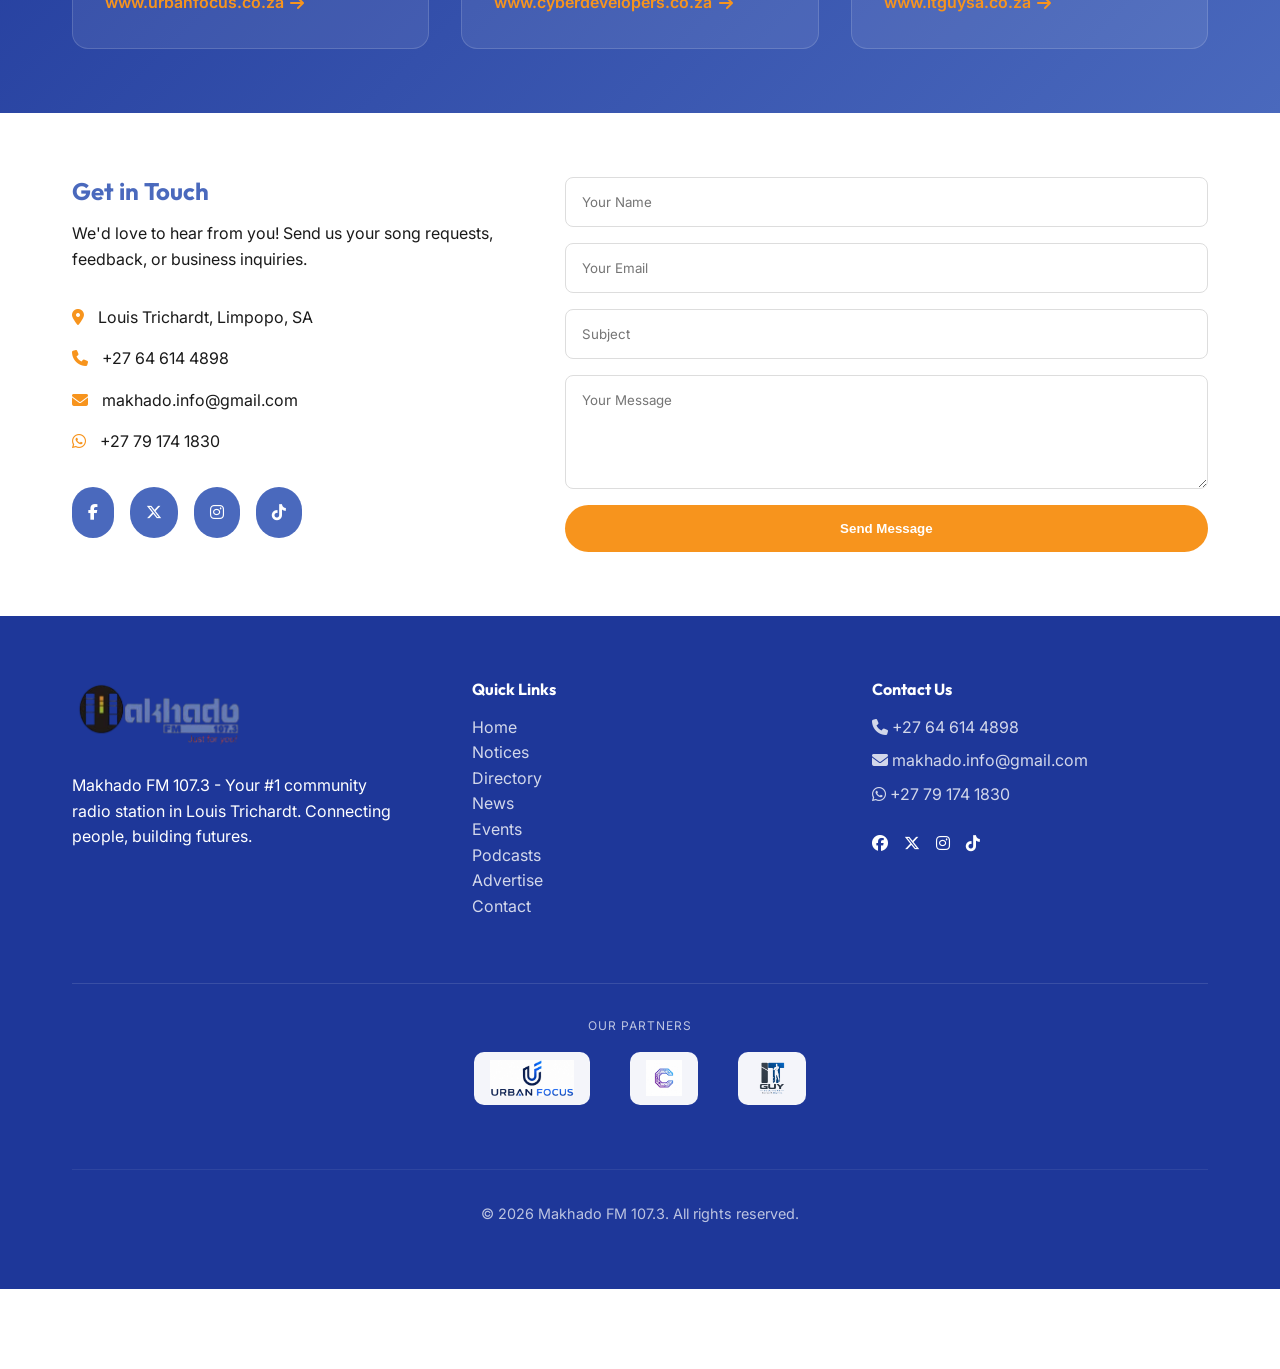
==== commit 6ba11205: "Add partner ads with logos and a sitewide footer strip. Show Urban Focus, Cyber Developers, and IT G" ====
--- a/index.html
+++ b/index.html
@@ -1,4 +1,4 @@
-﻿<!DOCTYPE html>
+<!DOCTYPE html>
 <html lang="en">
 <head>
     <meta charset="UTF-8">
@@ -16,7 +16,7 @@
     <link rel="icon" type="image/jpeg" href="assets/favicon.jpg">
     <link rel="stylesheet" href="style.css">
     <!-- Font Awesome for icons -->
-    <link rel="stylesheet" href="https://cdnjs.cloudflare.com/ajax/libs/font-awesome/6.0.0/css/all.min.css">
+    <link rel="stylesheet" href="https://cdnjs.cloudflare.com/ajax/libs/font-awesome/6.5.1/css/all.min.css">
 </head>
 <body>
 
@@ -245,6 +245,36 @@
             </div>
         </section>
 
+        <!-- Featured Partners -->
+        <section id="partners" class="section partners-section">
+            <div class="container">
+                <div style="text-align: center; margin-bottom: 1rem;">
+                    <h2 style="font-size: 2.5rem;">Featured Partners</h2>
+                    <p class="section-lead">Businesses supporting Makhado FM and our community.</p>
+                </div>
+                <div class="partners-grid">
+                    <a href="https://www.urbanfocus.co.za" class="partner-card" target="_blank" rel="noopener noreferrer">
+                        <img class="partner-logo" src="assets/partner-urbanfocus.jpg" alt="Urban Focus logo">
+                        <h3>Urban Focus</h3>
+                        <p>IT supplier for networking, laptops, servers, CCTV and software — nationwide delivery for businesses across South Africa.</p>
+                        <span class="partner-link">www.urbanfocus.co.za <i class="fas fa-arrow-right"></i></span>
+                    </a>
+                    <a href="https://www.cyberdevelopers.co.za" class="partner-card" target="_blank" rel="noopener noreferrer">
+                        <img class="partner-logo" src="assets/partner-cyberdevelopers.jpg" alt="Cyber Developers logo">
+                        <h3>Cyber Developers</h3>
+                        <p>Custom software, web &amp; mobile apps, and digital marketing that help South African businesses grow online.</p>
+                        <span class="partner-link">www.cyberdevelopers.co.za <i class="fas fa-arrow-right"></i></span>
+                    </a>
+                    <a href="https://www.itguysa.co.za" class="partner-card" target="_blank" rel="noopener noreferrer">
+                        <img class="partner-logo" src="assets/partner-itguysa.png" alt="IT Guy SA logo">
+                        <h3>IT Guy SA</h3>
+                        <p>Managed IT support from Louis Trichardt — networks, VoIP, repairs and on-site help for shops, schools and offices.</p>
+                        <span class="partner-link">www.itguysa.co.za <i class="fas fa-arrow-right"></i></span>
+                    </a>
+                </div>
+            </div>
+        </section>
+
         <!-- Contact Section -->
         <section id="contact" class="section">
             <div class="container">
@@ -260,8 +290,9 @@
                         </ul>
                         <div style="margin-top: 2rem; display: flex; gap: 1rem;">
                             <a href="https://www.facebook.com/MakhadofmRadio?mibextid=ZbWKwL" class="btn btn-primary" style="padding: 0.8rem 1rem;" target="_blank"><i class="fab fa-facebook-f"></i></a>
-                            <a href="#" class="btn btn-primary" style="padding: 0.8rem 1rem;"><i class="fab fa-twitter"></i></a>
-                            <a href="#" class="btn btn-primary" style="padding: 0.8rem 1rem;"><i class="fab fa-instagram"></i></a>
+                            <a href="https://x.com/Makhadofm1" class="btn btn-primary" style="padding: 0.8rem 1rem;" target="_blank"><i class="fab fa-x-twitter"></i></a>
+                            <a href="https://www.instagram.com/explore/locations/1019612818/makhado-fm-1073/" class="btn btn-primary" style="padding: 0.8rem 1rem;" target="_blank"><i class="fab fa-instagram"></i></a>
+                            <a href="https://www.tiktok.com/@makhado.fm" class="btn btn-primary" style="padding: 0.8rem 1rem;" target="_blank"><i class="fab fa-tiktok"></i></a>
                         </div>
                     </div>
                     <div class="contact-form">
@@ -306,10 +337,25 @@
                         <li><i class="fab fa-whatsapp"></i> +27 79 174 1830</li>
                     </ul>
                     <div style="margin-top: 1.5rem; display: flex; gap: 1rem;">
-                        <a href="#"><i class="fab fa-facebook"></i></a>
-                        <a href="#"><i class="fab fa-twitter"></i></a>
-                        <a href="#"><i class="fab fa-instagram"></i></a>
-                    </div>
+                        <a href="https://www.facebook.com/MakhadofmRadio?mibextid=ZbWKwL" target="_blank"><i class="fab fa-facebook"></i></a>
+                        <a href="https://x.com/Makhadofm1" target="_blank"><i class="fab fa-x-twitter"></i></a>
+                        <a href="https://www.instagram.com/explore/locations/1019612818/makhado-fm-1073/" target="_blank"><i class="fab fa-instagram"></i></a>
+                        <a href="https://www.tiktok.com/@makhado.fm" target="_blank"><i class="fab fa-tiktok"></i></a>
+                    </div>
+                </div>
+            </div>
+            <div class="footer-partners">
+                <p class="footer-partners-label">Our Partners</p>
+                <div class="footer-partners-logos">
+                    <a href="https://www.urbanfocus.co.za" target="_blank" rel="noopener noreferrer" title="Urban Focus">
+                        <img src="assets/partner-urbanfocus.jpg" alt="Urban Focus">
+                    </a>
+                    <a href="https://www.cyberdevelopers.co.za" target="_blank" rel="noopener noreferrer" title="Cyber Developers">
+                        <img src="assets/partner-cyberdevelopers.jpg" alt="Cyber Developers">
+                    </a>
+                    <a href="https://www.itguysa.co.za" target="_blank" rel="noopener noreferrer" title="IT Guy SA">
+                        <img src="assets/partner-itguysa.png" alt="IT Guy SA">
+                    </a>
                 </div>
             </div>
             <div class="footer-bottom">
--- a/style.css
+++ b/style.css
@@ -140,12 +140,18 @@
 }
 
 header.scrolled {
-    background: rgba(255, 255, 255, 0.9);
+    background: rgba(255, 255, 255, 0.95);
     backdrop-filter: blur(10px);
     box-shadow: var(--shadow-sm);
     padding: 0.5rem 0;
 }
 
+header:not(.scrolled) .nav-links a,
+header:not(.scrolled) .theme-toggle,
+header:not(.scrolled) .mobile-menu-btn {
+    color: white;
+}
+
 nav {
     display: flex;
     justify-content: space-between;
@@ -165,14 +171,18 @@
     color: var(--primary);
 }
 
-.theme-toggle {
+.theme-toggle, .mobile-menu-btn {
     cursor: pointer;
-    font-size: 1.2rem;
+    font-size: 1.5rem;
     color: var(--text-main);
     transition: var(--transition-fast);
 }
 
-.theme-toggle:hover {
+.mobile-menu-btn {
+    display: none;
+}
+
+.theme-toggle:hover, .mobile-menu-btn:hover {
     color: var(--primary);
 }
 
@@ -409,6 +419,24 @@
     gap: var(--space-md);
 }
 
+.news-layout {
+    display: grid;
+    grid-template-columns: 1fr 2.5fr; /* Social sidebar on left, News main on right */
+    gap: var(--space-lg);
+}
+
+@media (max-width: 1024px) {
+    .news-layout {
+        display: flex;
+        flex-direction: column-reverse; /* News stays on top on mobile */
+    }
+}
+
+.social-sidebar {
+    position: sticky;
+    top: 120px;
+}
+
 .news-card {
     background: white;
     border-radius: 12px;
@@ -458,6 +486,179 @@
 
 .gallery-item:hover img {
     transform: scale(1.1);
+}
+
+/* Featured Partners / Ads */
+.partners-section {
+    background: linear-gradient(135deg, var(--primary-dark) 0%, var(--primary) 100%);
+    color: white;
+}
+
+.partners-section h2 {
+    color: white;
+}
+
+.partners-section .section-lead {
+    opacity: 0.9;
+    margin-top: 0.5rem;
+}
+
+.partners-grid {
+    display: grid;
+    grid-template-columns: repeat(3, 1fr);
+    gap: var(--space-md);
+    margin-top: var(--space-md);
+}
+
+.partner-card {
+    background: rgba(255, 255, 255, 0.08);
+    border: 1px solid rgba(255, 255, 255, 0.15);
+    border-radius: 16px;
+    padding: var(--space-md);
+    display: flex;
+    flex-direction: column;
+    gap: 0.75rem;
+    transition: var(--transition-slow);
+    color: white;
+}
+
+.partner-card:hover {
+    background: rgba(255, 255, 255, 0.14);
+    transform: translateY(-6px);
+    box-shadow: var(--shadow-md);
+    border-color: var(--secondary);
+}
+
+.partner-card .partner-icon {
+    width: 48px;
+    height: 48px;
+    border-radius: 12px;
+    background: var(--secondary);
+    display: flex;
+    align-items: center;
+    justify-content: center;
+    font-size: 1.25rem;
+}
+
+.partner-card .partner-logo {
+    height: 56px;
+    width: auto;
+    max-width: 180px;
+    object-fit: contain;
+    border-radius: 8px;
+    background: white;
+    padding: 0.4rem 0.6rem;
+}
+
+.partner-card h3 {
+    color: white;
+    font-size: 1.35rem;
+}
+
+.partner-card p {
+    color: rgba(255, 255, 255, 0.85);
+    flex: 1;
+    font-size: 0.95rem;
+}
+
+.partner-card .partner-link {
+    color: var(--secondary);
+    font-weight: 600;
+    display: inline-flex;
+    align-items: center;
+    gap: 0.4rem;
+}
+
+.partner-card .partner-link:hover {
+    color: var(--secondary-light);
+}
+
+.partners-section.partners-light {
+    background: var(--bg-card);
+    color: var(--text-main);
+}
+
+.partners-section.partners-light h2 {
+    color: var(--primary);
+}
+
+.partners-section.partners-light .section-lead {
+    color: var(--text-muted);
+    opacity: 1;
+}
+
+.partners-section.partners-light .partner-card {
+    background: white;
+    border: 1px solid #eee;
+    color: var(--text-main);
+    box-shadow: var(--shadow-sm);
+}
+
+.partners-section.partners-light .partner-card:hover {
+    background: white;
+    border-color: var(--primary);
+}
+
+.partners-section.partners-light .partner-card h3 {
+    color: var(--primary);
+}
+
+.partners-section.partners-light .partner-card p {
+    color: var(--text-muted);
+}
+
+@media (max-width: 900px) {
+    .partners-grid {
+        grid-template-columns: 1fr;
+    }
+}
+
+/* Footer partner strip */
+.footer-partners {
+    margin-top: var(--space-lg);
+    padding-top: var(--space-md);
+    border-top: 1px solid rgba(255, 255, 255, 0.12);
+    text-align: center;
+}
+
+.footer-partners-label {
+    font-size: 0.75rem;
+    text-transform: uppercase;
+    letter-spacing: 0.08em;
+    opacity: 0.7;
+    margin-bottom: 1rem;
+}
+
+.footer-partners-logos {
+    display: flex;
+    flex-wrap: wrap;
+    justify-content: center;
+    align-items: center;
+    gap: 1.5rem 2.5rem;
+}
+
+.footer-partners-logos a {
+    display: flex;
+    align-items: center;
+    justify-content: center;
+    background: rgba(255, 255, 255, 0.95);
+    border-radius: 10px;
+    padding: 0.55rem 1rem;
+    min-height: 52px;
+    transition: var(--transition-fast);
+}
+
+.footer-partners-logos a:hover {
+    transform: translateY(-3px);
+    box-shadow: var(--shadow-md);
+}
+
+.footer-partners-logos img {
+    height: 36px;
+    width: auto;
+    max-width: 140px;
+    object-fit: contain;
+    display: block;
 }
 
 /* WhatsApp Button */
@@ -487,6 +688,10 @@
 @media (max-width: 768px) {
     .nav-links {
         display: none;
+    }
+    
+    .mobile-menu-btn {
+        display: block;
     }
     
     .contact-container {
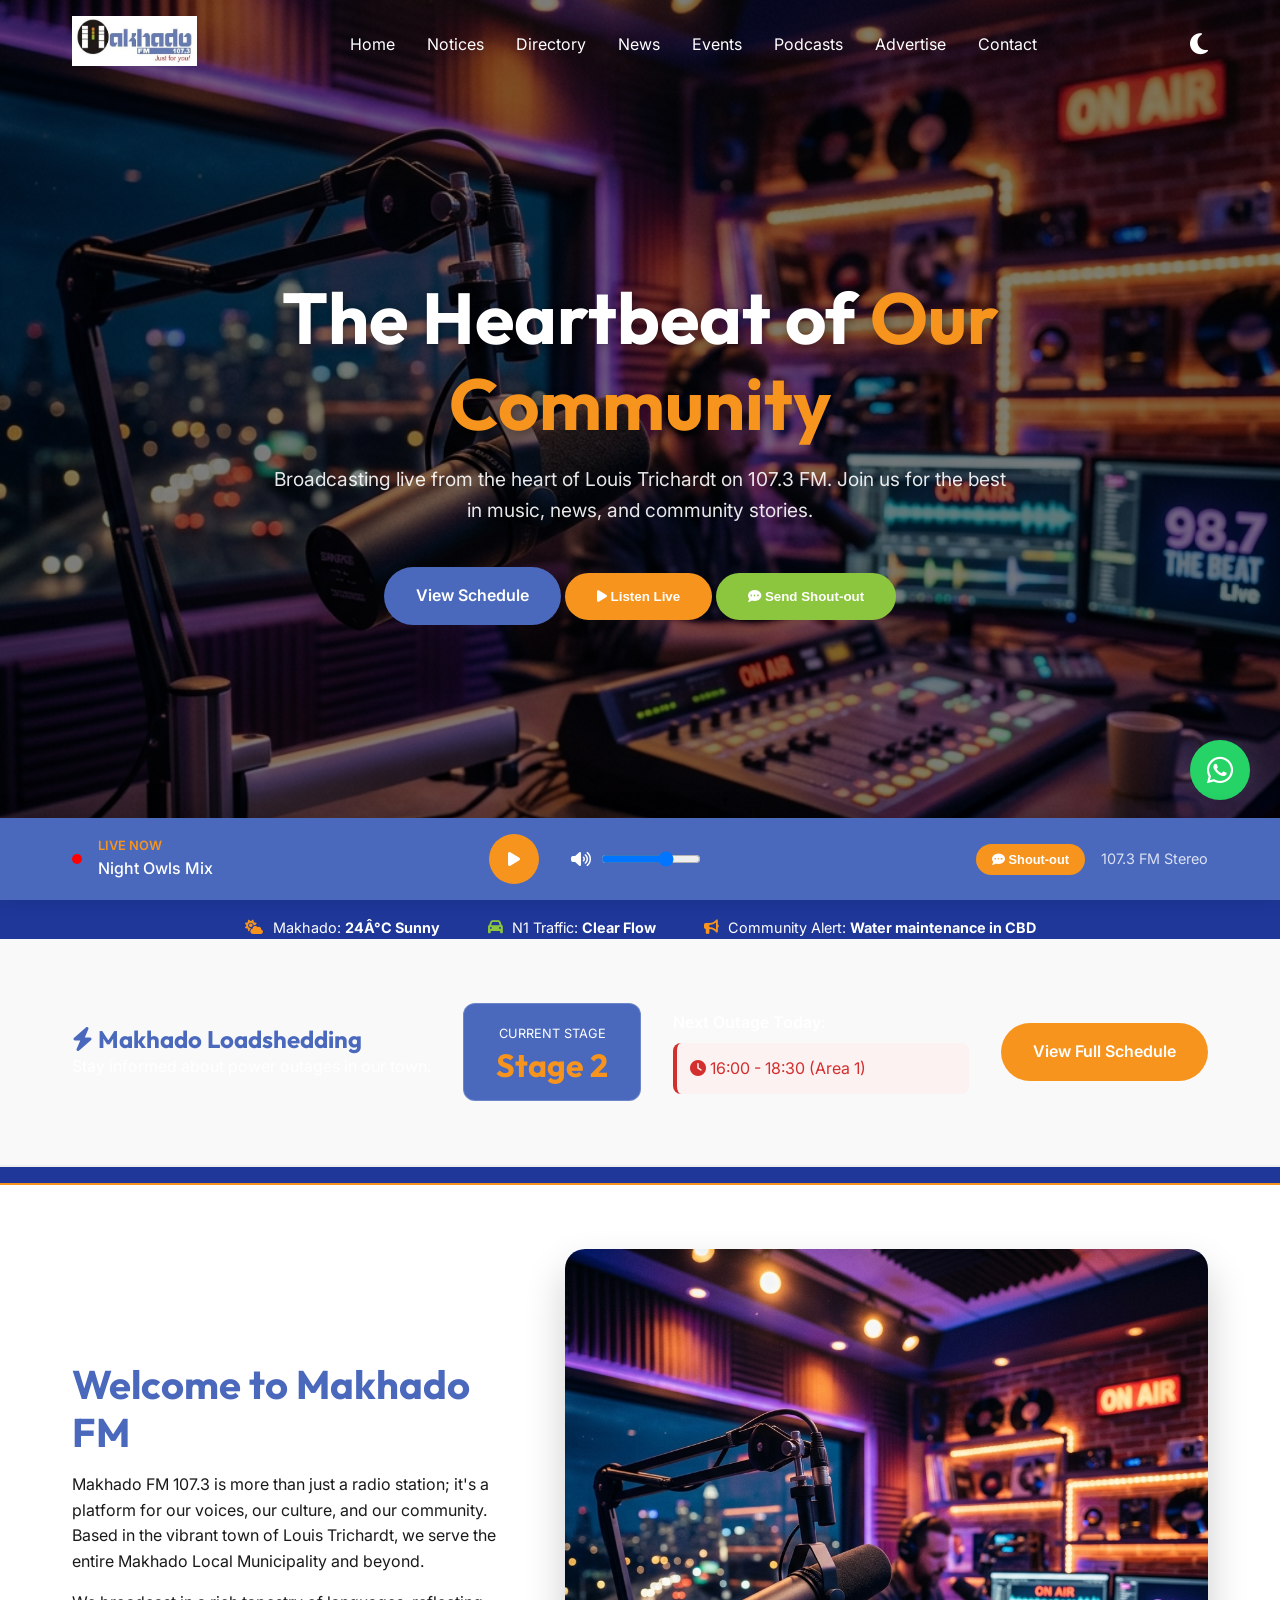
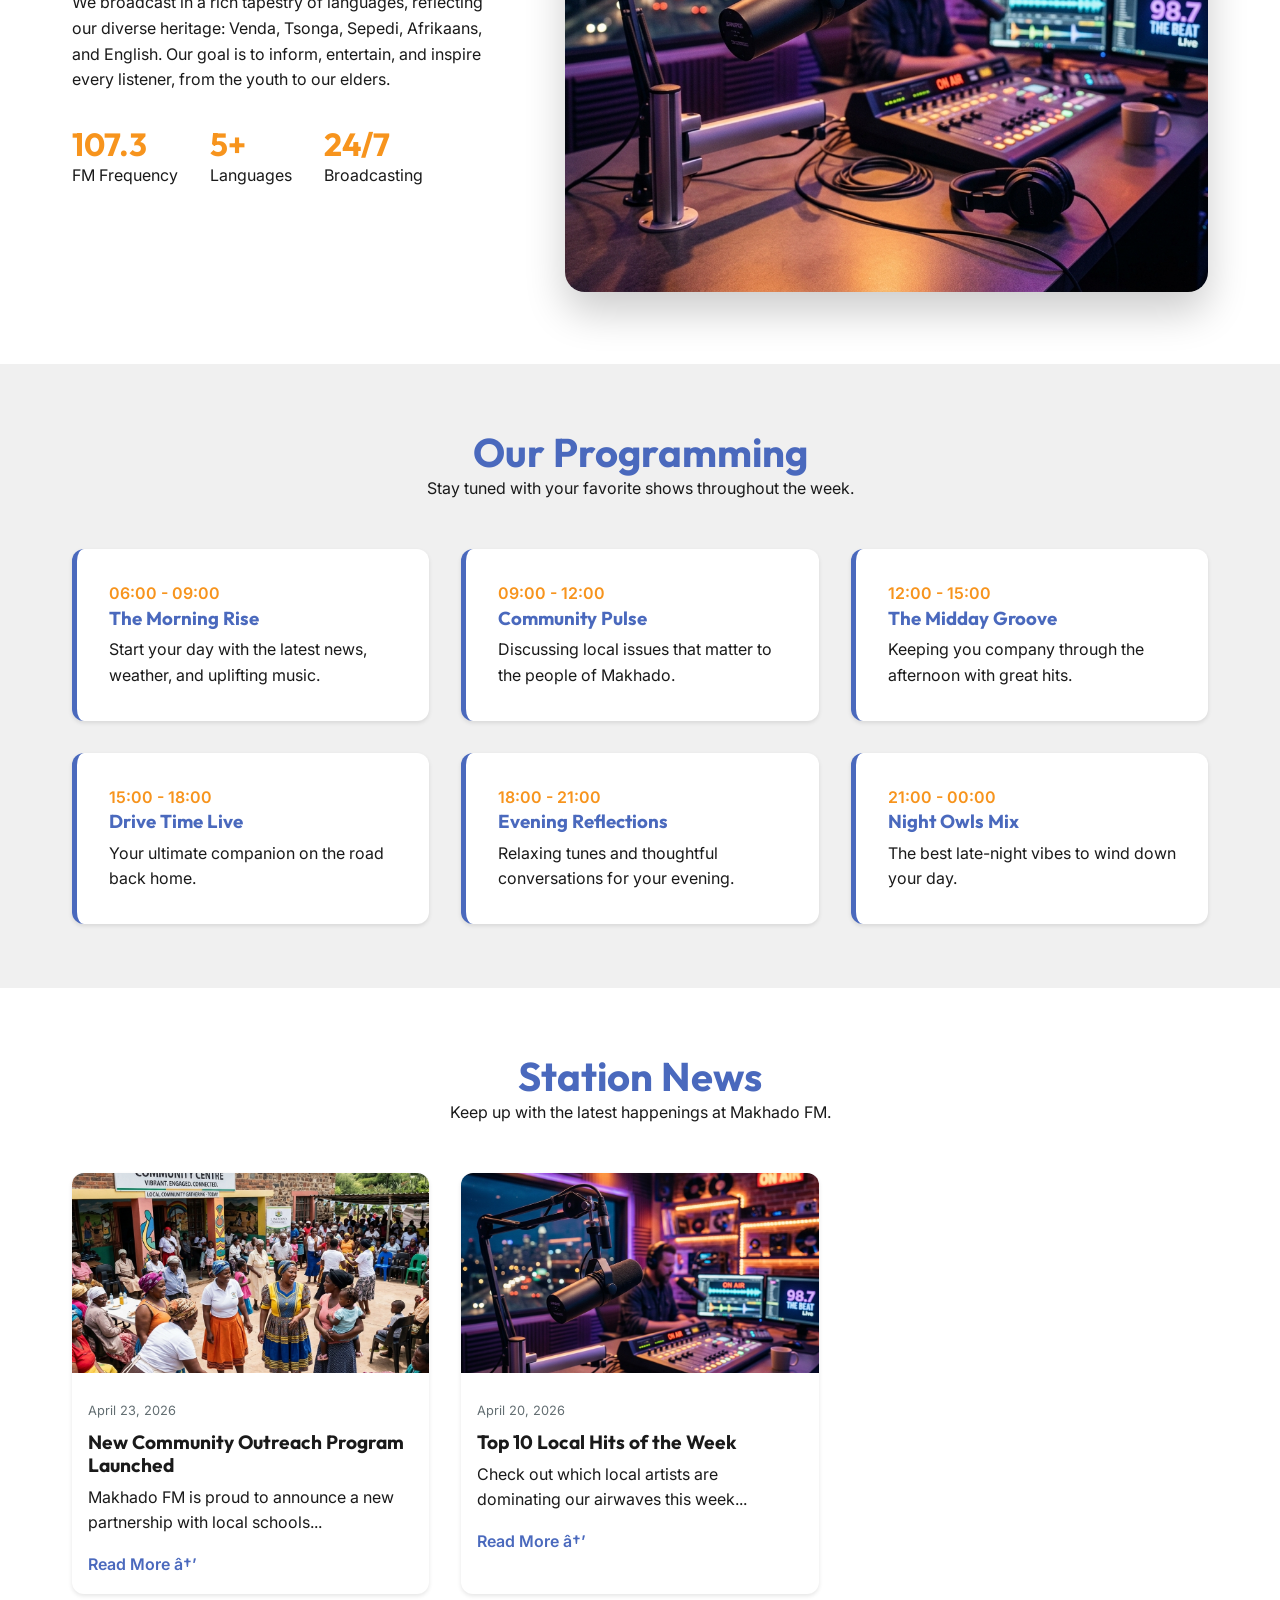
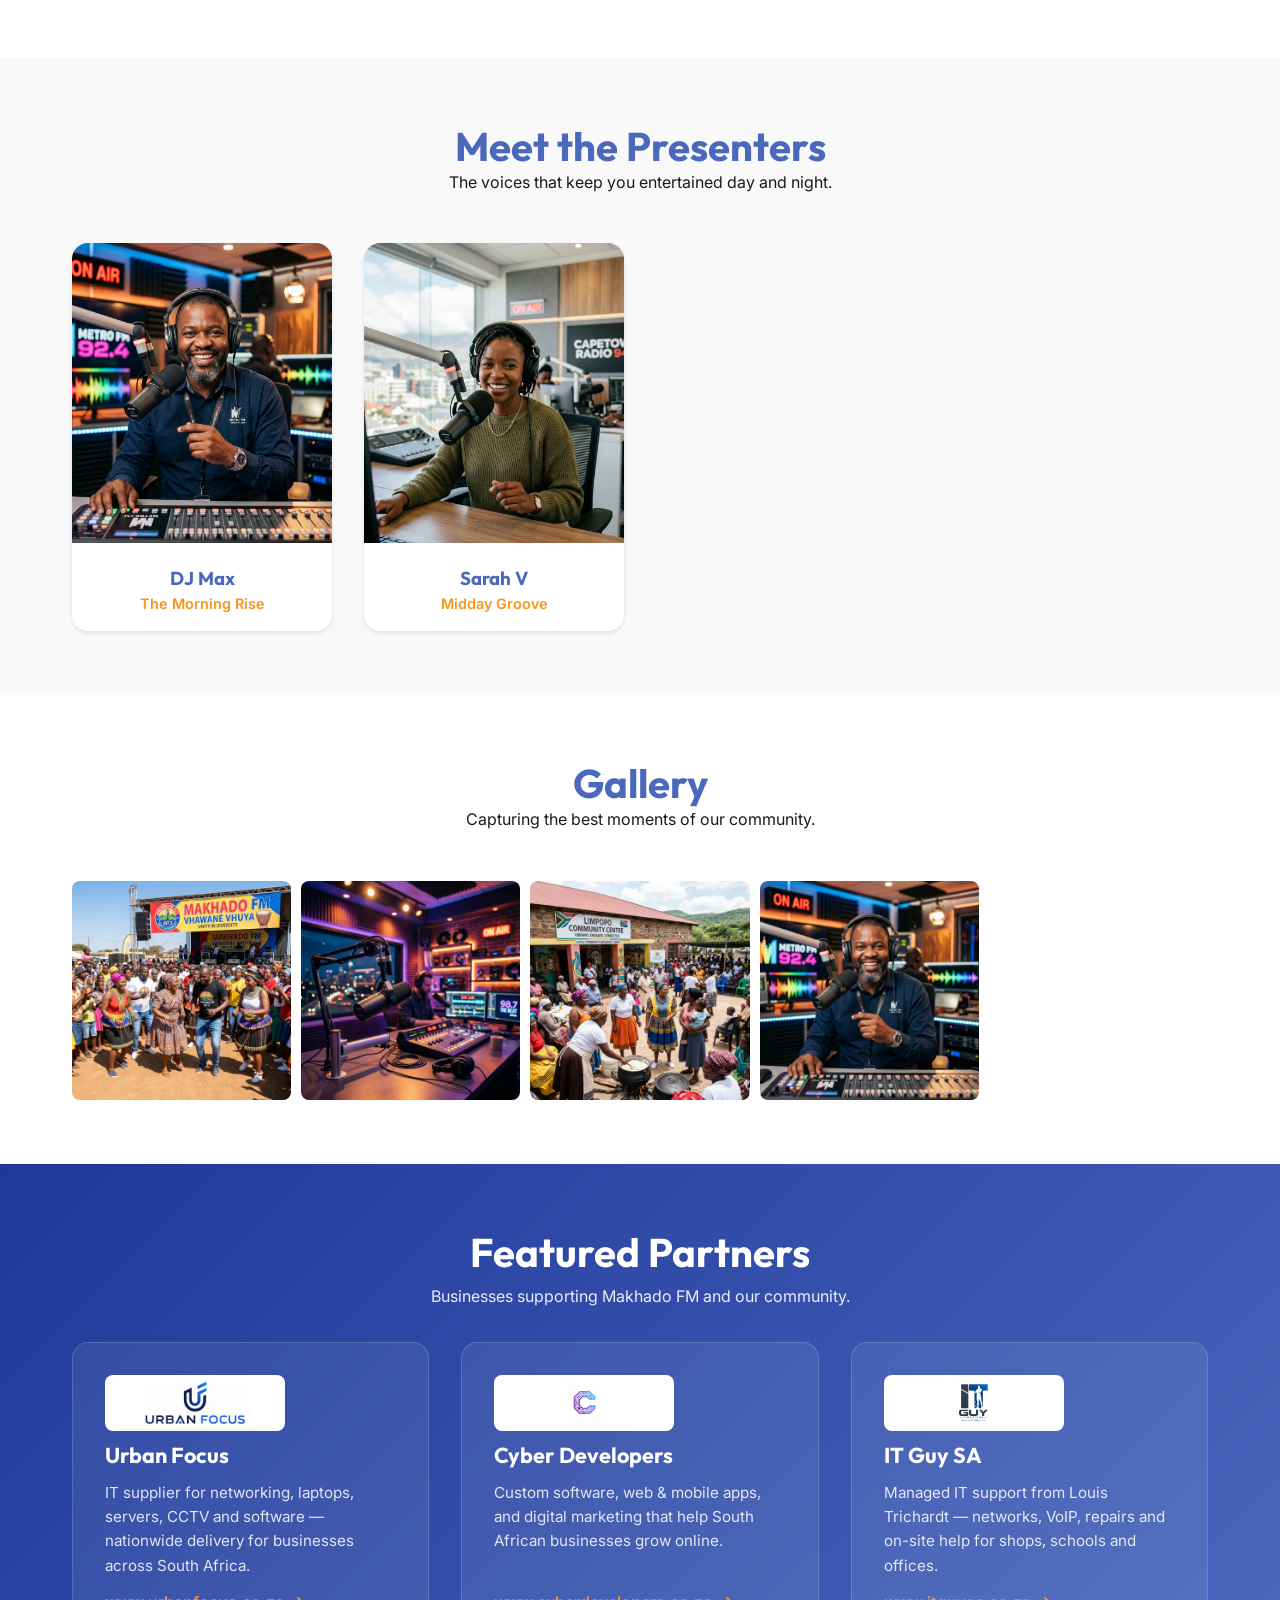
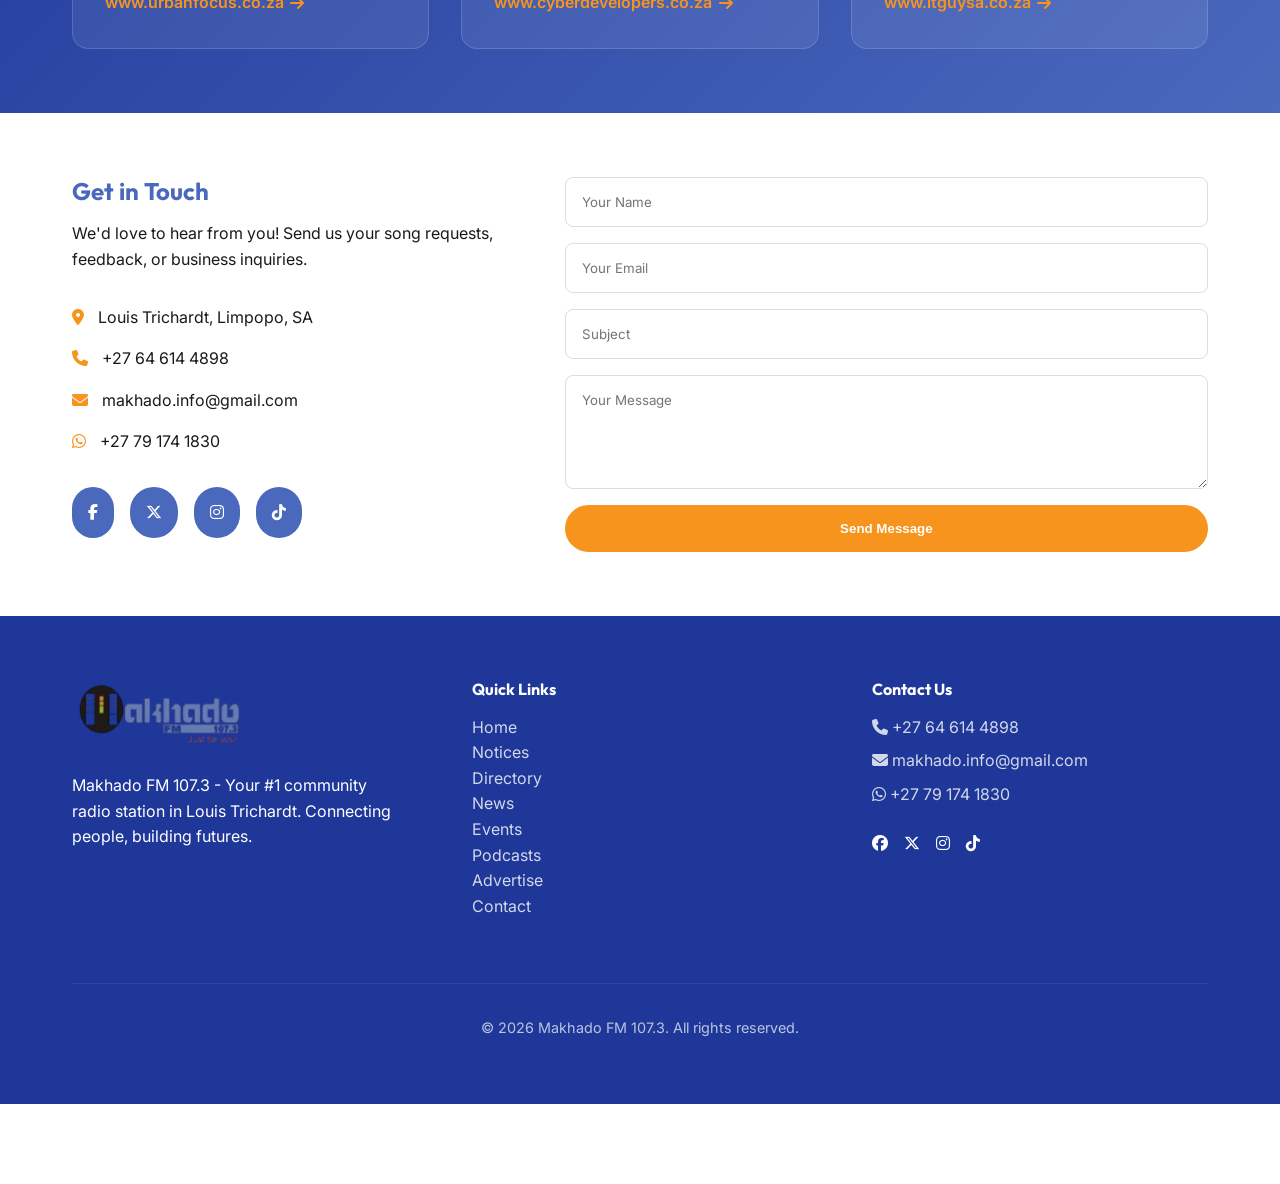
==== commit 49495c48: "Remove partner logos from the sitewide footer. Keep featured partner ads on Home, Directory, and Adv" ====
--- a/index.html
+++ b/index.html
@@ -344,21 +344,7 @@
                     </div>
                 </div>
             </div>
-            <div class="footer-partners">
-                <p class="footer-partners-label">Our Partners</p>
-                <div class="footer-partners-logos">
-                    <a href="https://www.urbanfocus.co.za" target="_blank" rel="noopener noreferrer" title="Urban Focus">
-                        <img src="assets/partner-urbanfocus.jpg" alt="Urban Focus">
-                    </a>
-                    <a href="https://www.cyberdevelopers.co.za" target="_blank" rel="noopener noreferrer" title="Cyber Developers">
-                        <img src="assets/partner-cyberdevelopers.jpg" alt="Cyber Developers">
-                    </a>
-                    <a href="https://www.itguysa.co.za" target="_blank" rel="noopener noreferrer" title="IT Guy SA">
-                        <img src="assets/partner-itguysa.png" alt="IT Guy SA">
-                    </a>
-                </div>
-            </div>
-            <div class="footer-bottom">
+<div class="footer-bottom">
                 <p>&copy; 2026 Makhado FM 107.3. All rights reserved.</p>
             </div>
         </div>
--- a/style.css
+++ b/style.css
@@ -611,54 +611,6 @@
     .partners-grid {
         grid-template-columns: 1fr;
     }
-}
-
-/* Footer partner strip */
-.footer-partners {
-    margin-top: var(--space-lg);
-    padding-top: var(--space-md);
-    border-top: 1px solid rgba(255, 255, 255, 0.12);
-    text-align: center;
-}
-
-.footer-partners-label {
-    font-size: 0.75rem;
-    text-transform: uppercase;
-    letter-spacing: 0.08em;
-    opacity: 0.7;
-    margin-bottom: 1rem;
-}
-
-.footer-partners-logos {
-    display: flex;
-    flex-wrap: wrap;
-    justify-content: center;
-    align-items: center;
-    gap: 1.5rem 2.5rem;
-}
-
-.footer-partners-logos a {
-    display: flex;
-    align-items: center;
-    justify-content: center;
-    background: rgba(255, 255, 255, 0.95);
-    border-radius: 10px;
-    padding: 0.55rem 1rem;
-    min-height: 52px;
-    transition: var(--transition-fast);
-}
-
-.footer-partners-logos a:hover {
-    transform: translateY(-3px);
-    box-shadow: var(--shadow-md);
-}
-
-.footer-partners-logos img {
-    height: 36px;
-    width: auto;
-    max-width: 140px;
-    object-fit: contain;
-    display: block;
 }
 
 /* WhatsApp Button */
